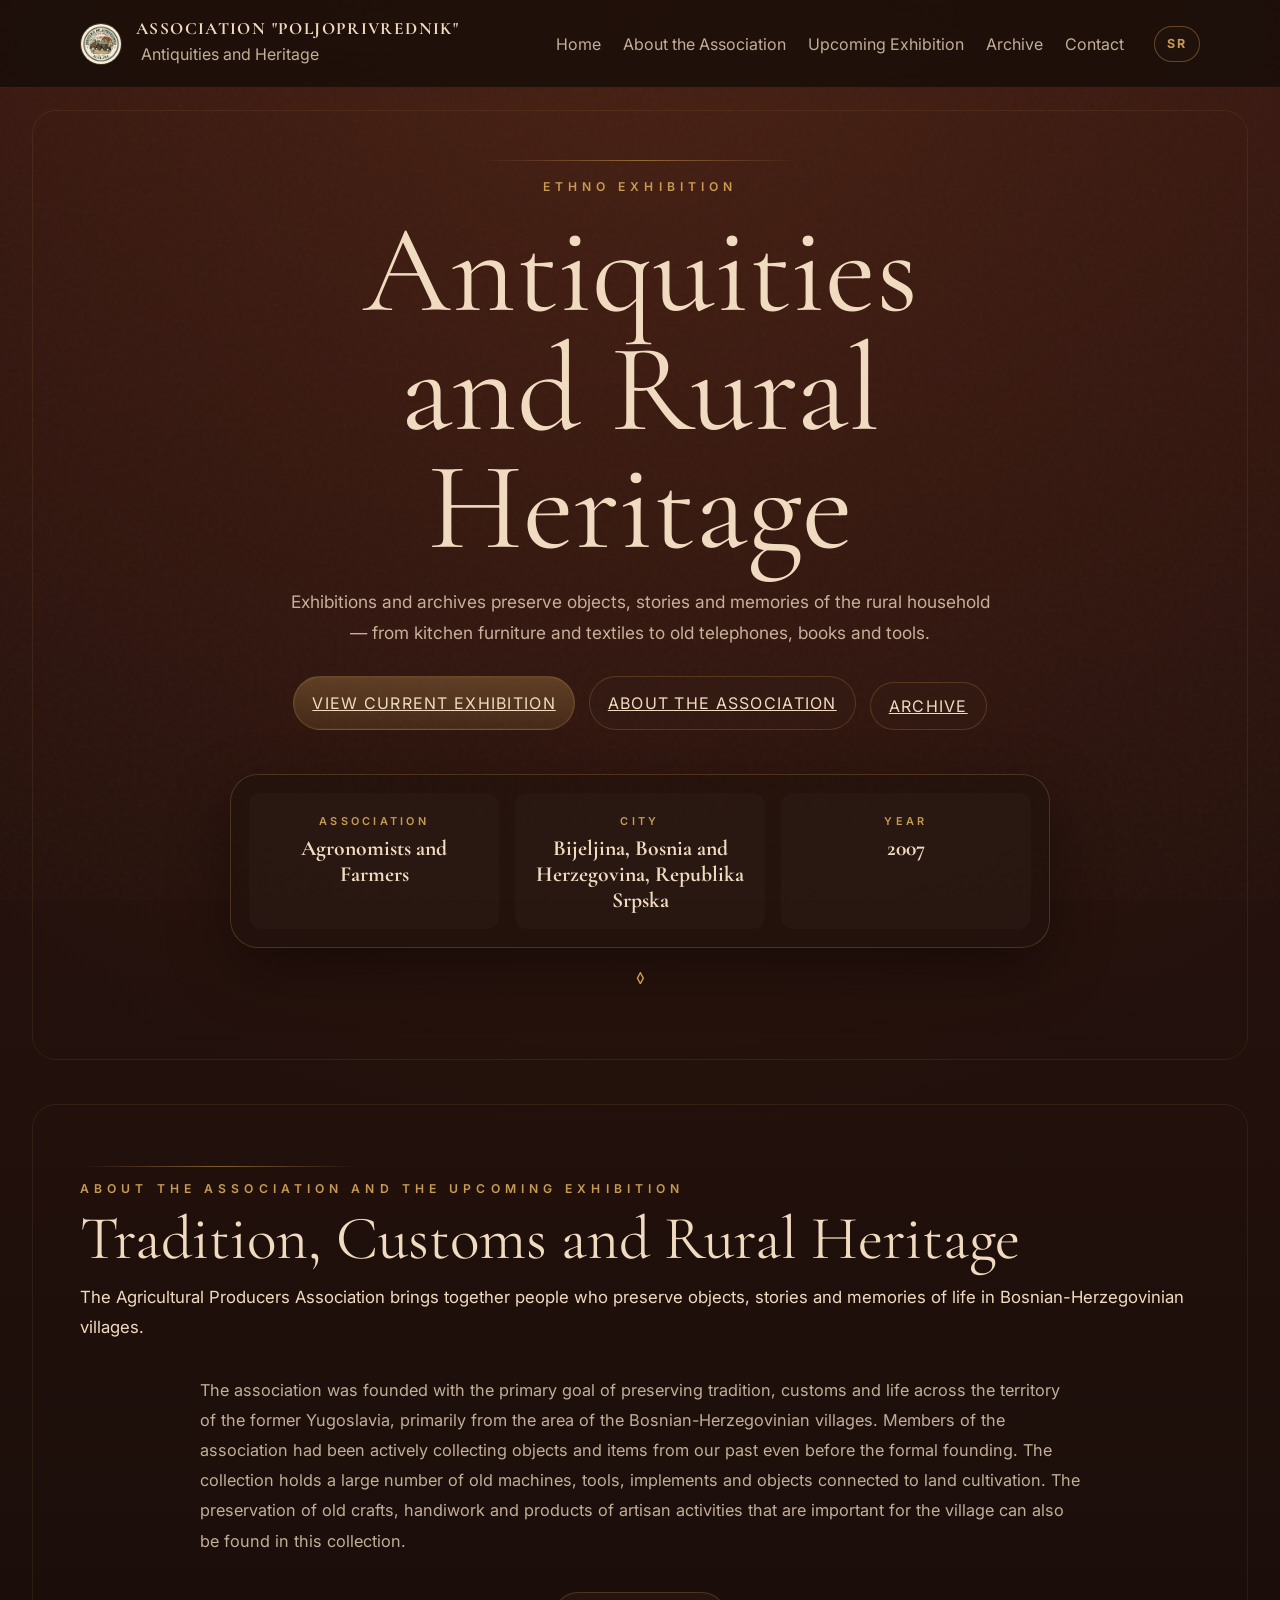
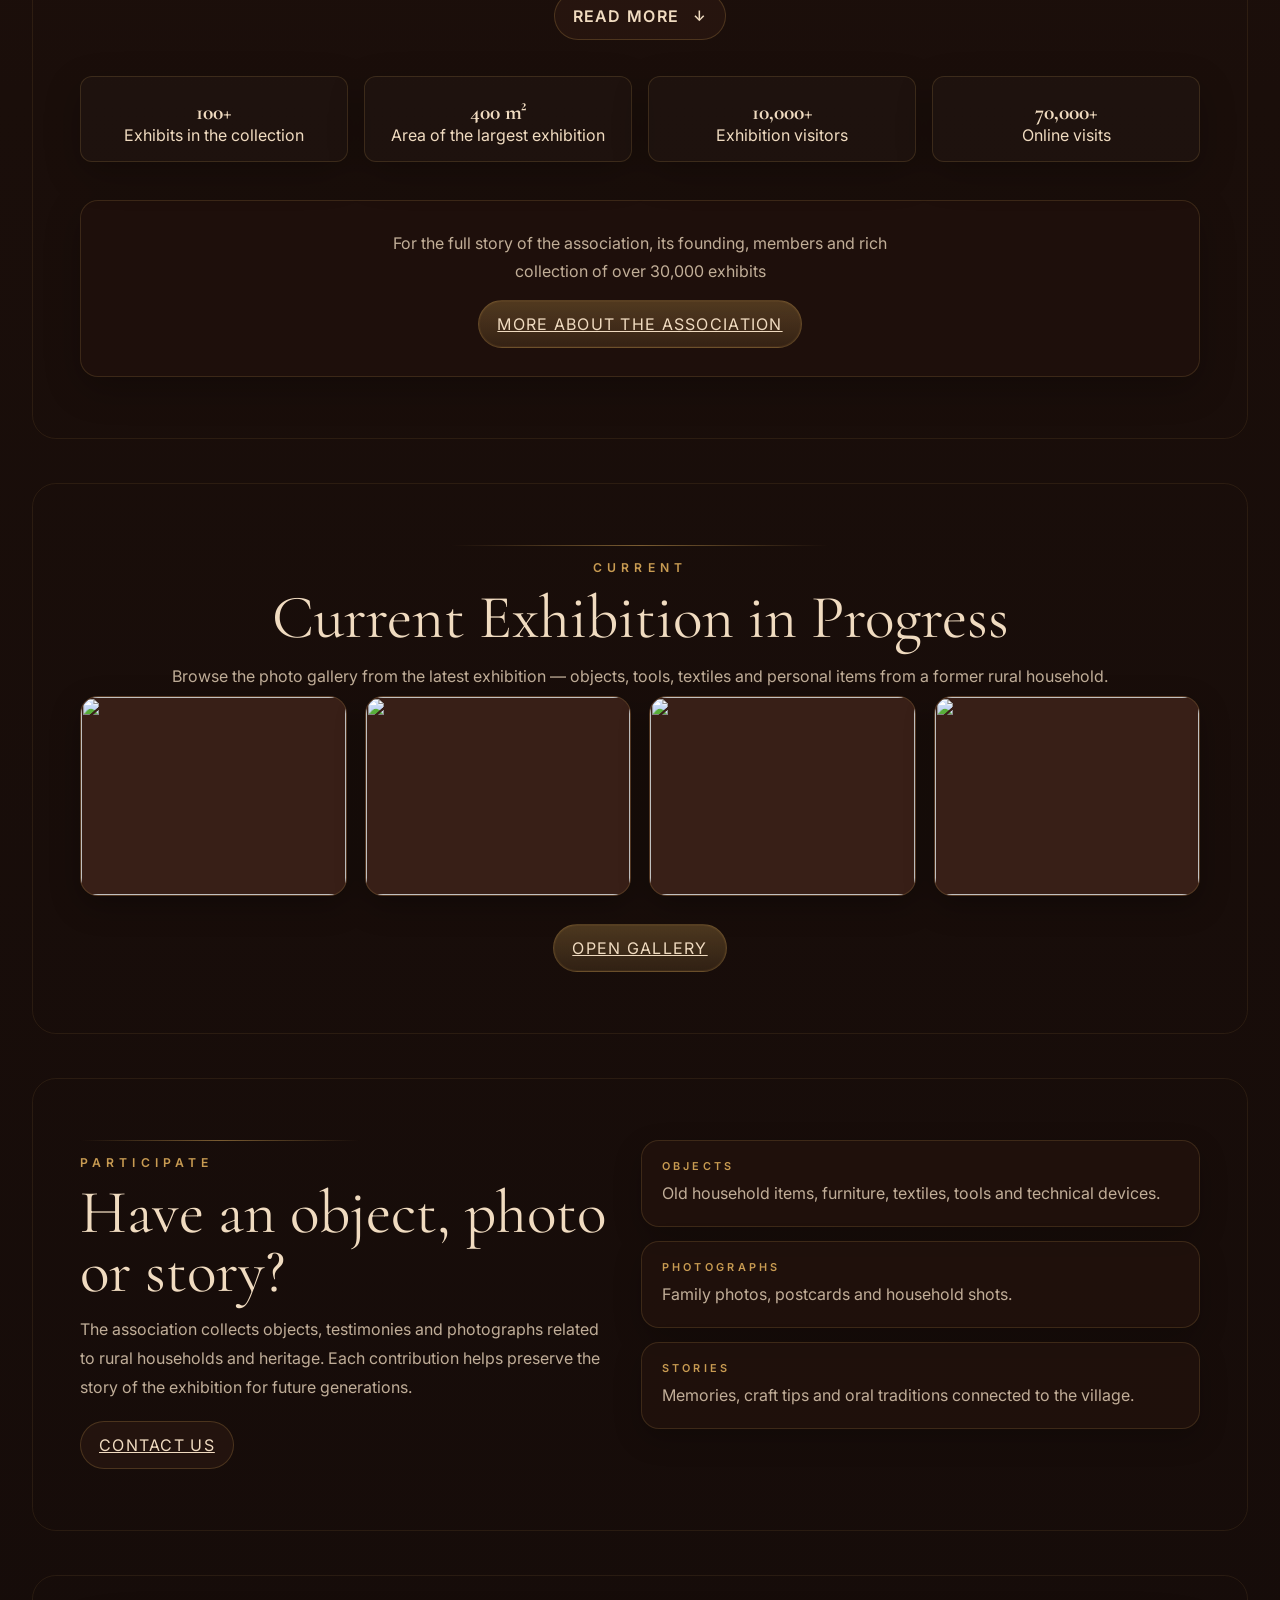
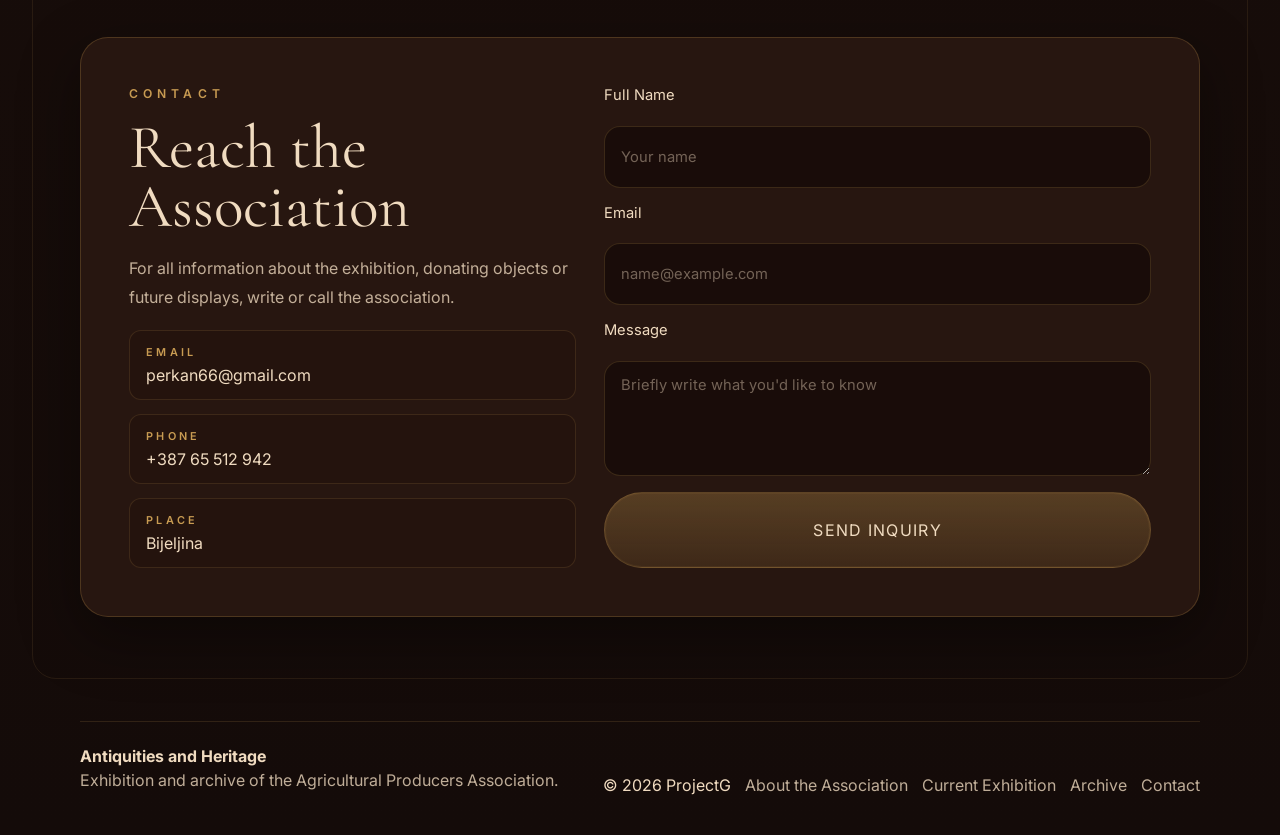
==== index.html @ a97cc7c9 "Add Formspree integration for contact form (currently placeholder), fix contact-info mailto link" ====
<!doctype html>
<html lang="en" data-i18n-title="site.title">
  <head>
    <meta charset="UTF-8" />
    <meta name="viewport" content="width=device-width, initial-scale=1.0" />
    <title>Antiquities and Heritage | Home</title>
    <meta
      name="description"
      data-i18n="site.description.home"
      content="Exhibition and archive of antiquities and rural heritage of the Agricultural Producers Association."
    />
    <meta name="theme-color" content="#1b0f0b" />
    <meta property="og:site_name" content="Antiquities and Heritage" />
    <meta property="og:locale" content="en_US" />
    <meta property="og:type" content="website" />
    <meta property="og:title" content="Antiquities and Heritage | Agricultural Producers Association" />
    <meta
      property="og:description"
      content="Exhibition and archive of antiquities and rural heritage of the Agricultural Producers Association."
    />
    <meta property="og:image" content="slike/1a49226b314358939cae71356e4f564d.JPEG" />
    <meta name="twitter:card" content="summary_large_image" />
    <script type="application/ld+json">
      {
        "@context": "https://schema.org",
        "@type": "Organization",
        "name": "Agricultural Producers Association",
        "alternateName": "Antiquities and Heritage",
        "description": "Association that preserves rural heritage, objects, crafts and memories from villages in Bosnia and Herzegovina."
      }
    </script>
    <link rel="preconnect" href="https://fonts.googleapis.com" />
    <link rel="preconnect" href="https://fonts.gstatic.com" crossorigin />
    <link
      href="https://fonts.googleapis.com/css2?family=Cormorant+Garamond:wght@500;600;700&family=Inter:wght@400;500;600;700&display=swap"
      rel="stylesheet"
    />
    <link rel="icon" href="favicon.svg" type="image/svg+xml" />
    <link rel="stylesheet" href="styles.css" />
    <script defer src="script.js"></script>
  </head>
  <body>
    <div class="page-noise"></div>

    <header class="site-header">
      <div class="container header-inner">
        <a class="brand" href="index.html">
          <span class="brand-mark"><img src="logo.jpg" data-i18n-alt="brand.img.alt" alt="Antiquities and Heritage" /></span>
          <span>
            <strong class="brand-title" data-i18n="brand.home">Association "Poljoprivrednik"</strong>
            <small class="brand-subtitle" data-i18n="brand.subtitle.home">Antiquities and Heritage</small>
          </span>
        </a>

        <button class="menu-toggle" type="button" aria-expanded="false" aria-controls="site-nav">
          <span></span>
          <span></span>
          <span></span>
        </button>

        <nav id="site-nav" class="site-nav">
          <a href="index.html" data-i18n="nav.home">Home</a>
          <a href="udruzenje.html" data-i18n="nav.about">About the Association</a>
          <a href="current.html" data-i18n="nav.upcoming">Upcoming Exhibition</a>
          <a href="archive.html" data-i18n="nav.archive">Archive</a>
          <a href="#kontakt" data-i18n="nav.contact">Contact</a>
          <button class="lang-toggle" type="button" data-lang-toggle>SR</button>
        </nav>
      </div>
    </header>

    <main>
      <section class="hero section reveal">
        <div class="container hero-grid">
          <div class="eyebrow" data-i18n="hero.eyebrow.home">Ethno Exhibition</div>
          <h1 data-i18n="hero.h1.home">Antiquities and Rural Heritage</h1>
          <p class="hero-lead" data-i18n="hero.lead.home">
            Exhibitions and archives preserve objects, stories and memories of the rural
            household — from kitchen furniture and textiles to old telephones, books
            and tools.
          </p>

          <div class="hero-actions">
            <a class="button button-primary" href="current.html" data-i18n="hero.cta.view">View Current Exhibition</a>
            <a class="button button-secondary" href="udruzenje.html" data-i18n="hero.cta.about">About the Association</a>
            <a class="button button-secondary intro-cta" href="udruzenje.html" data-i18n="hero.cta.archive">Archive</a>

          </div>

          <div class="hero-panel">
            <article>
              <span class="label" data-i18n="hero.panel.association">Association</span>
              <strong data-i18n="hero.panel.association.value">Agronomists and Farmers</strong>
            </article>
            <article>
              <span class="label" data-i18n="hero.panel.city">City</span>
              <strong data-i18n="hero.panel.city.value">Bijeljina, Bosnia and Herzegovina, Republika Srpska</strong>
            </article>
            <article>
              <span class="label" data-i18n="hero.panel.year">Year</span>
              <strong>2007</strong>
            </article>
          </div>
        </div>
      </section>



      <section id="o-udruzenju" class="section reveal">
        <div class="container">
          <div class="section-heading narrow">
            <span class="eyebrow" data-i18n="about.eyebrow">About the Association and the Upcoming Exhibition</span>
            <h2 data-i18n="about.h2">Tradition, Customs and Rural Heritage</h2>
            <p class="about-lead" data-i18n="about.lead">
              The Agricultural Producers Association brings together people who preserve
              objects, stories and memories of life in Bosnian-Herzegovinian villages.
            </p>
          </div>

          <div class="about-prose">
            <p data-i18n="about.p1">
              The association was founded with the primary goal of preserving tradition,
              customs and life across the territory of the former Yugoslavia, primarily
              from the area of the Bosnian-Herzegovinian villages. Members of the
              association had been actively collecting objects and items from our past
              even before the formal founding. The collection holds a large number of
              old machines, tools, implements and objects connected to land cultivation.
              The preservation of old crafts, handiwork and products of artisan
              activities that are important for the village can also be found in this
              collection.
            </p>

            <div class="about-more" id="about-more-text" hidden>
              <p data-i18n="about.more.p1">
                Hundreds of books, textiles and clothing, an impressive collection of old
                radio and TV sets, a rich collection of old furniture and carpets will
              be displayed at the ethno exhibition "Srce Semberije" (Heart of Semberija).
              The exhibition aims to show what was used in our region at the end of the
              19th and the beginning of the 20th century, which materials were used, how
              they were made, how long they lasted, and many other questions this
              exhibition will answer.
              </p>
              <p data-i18n="about.more.p2">
                The careful visitor of the exhibition will not miss how rational, efficient
                and simple life and work in the past were, how everyday objects were made of
                natural materials, how much harmony existed between life in the village
                and the natural surroundings — and that is just one of the goals this
                exhibition aims to show. We particularly want to point out that each visitor
                should pay attention to the design, ergonomics and colours of the objects
                as well as the textiles and clothing used in the past.
              </p>
              <p data-i18n="about.more.p3">
                The exhibition will display more than 1,000 exhibits covering a range of
                segments from the past, such as agriculture, crafts, education, music and
                medicine. We highlight the collection of old irons, cameras, radio devices,
                clocks, books, dishes, clothing, carpets, handiwork, vinyl records,
                furniture, typewriters, lamps and more.
              </p>
              <p data-i18n="about.more.p4">
                The goal of the exhibition is to educate and inform visitors about the past
                and to encourage them to think about the connection between the past and
                the present, and to awaken feeling and emotion. The association has
                repeatedly appeared publicly at fairs and ethno gatherings in Republika
                Srpska, and during 2026 they independently organised an ethno exhibition
                set up across a surface of 400 m² with an equally impressive number of
                displayed objects. The exhibition lasted two months and was visited by more
                than 10,000 visitors. More than 70,000 visitors viewed the online
                presentation.
              </p>
              <p data-i18n="about.more.p5">
                We were particularly pleased by the positive comments about the exhibition,
                and what is encouraging is the fact that the exhibition presented only a
                part of the objects in our collection. Due to conditions, the impossibility
                of properly processing the objects, and the lack of adequate exhibition
                space and furniture, a large part of the objects remained in the
                association's storage to be preserved, hopefully until the next exhibition.
                We invite you to visit our exhibition.
              </p>
            </div>

            <div class="about-readmore" style="margin-top: 18px; display: flex; justify-content: center;">
              <button
                class="button button-secondary about-readmore-btn"
                type="button"
                aria-expanded="false"
                aria-controls="about-more-text"
                style="
                  display: inline-flex;
                  align-items: center;
                  gap: 10px;
                  font-weight: 600;
                "
              >
                <span class="readmore-text-show" data-i18n="about.readmore.show">Read more</span>
                <span class="readmore-text-hide" hidden data-i18n="about.readmore.hide">Read less</span>
                <span class="readmore-icon" aria-hidden="true" style="
                  display: inline-block;
                  margin-left: 4px;
                  transition: transform 220ms ease;
                  font-size: 0.9em;
                ">↓</span>
              </button>
            </div>
          </div>

          <ul class="about-cards">
            <li class="info-card">
              <strong data-i18n="about.stat1.value">100+</strong>
              <span data-i18n="about.stat1.label">Exhibits in the collection</span>
            </li>
            <li class="info-card">
              <strong data-i18n="about.stat2.value">400 m²</strong>
              <span data-i18n="about.stat2.label">Area of the largest exhibition</span>
            </li>
            <li class="info-card">
              <strong data-i18n="about.stat3.value">10,000+</strong>
              <span data-i18n="about.stat3.label">Exhibition visitors</span>
            </li>
            <li class="info-card">
              <strong data-i18n="about.stat4.value">70,000+</strong>
              <span data-i18n="about.stat4.label">Online visits</span>
            </li>
          </ul>

          <div class="about-cta">
            <p data-i18n="about.cta.text">
              For the full story of the association, its founding, members and rich
              collection of over 30,000 exhibits
            </p>
            <a class="button button-primary" href="udruzenje.html" data-i18n="about.cta.button">More about the Association</a>
          </div>
        </div>
      </section>

      <section class="section reveal">
        <div class="container">
          <div class="section-heading">
            <span class="eyebrow" data-i18n="current.eyebrow">Current</span>
            <h2 data-i18n="current.h2">Current Exhibition in Progress</h2>
            <p data-i18n="current.lead">
              Browse the photo gallery from the latest exhibition — objects, tools,
              textiles and personal items from a former rural household.
            </p>
          </div>

          <div class="current-teaser">
            <div class="current-teaser-grid">
              <a class="current-teaser-card" href="current.html">
                <img src="trenutnaizlozba/jpg/IMG_4612.jpg" alt="" loading="lazy" decoding="async" />
              </a>
              <a class="current-teaser-card" href="current.html">
                <img src="trenutnaizlozba/jpg/IMG_4615.jpg" alt="" loading="lazy" decoding="async" />
              </a>
              <a class="current-teaser-card" href="current.html">
                <img src="trenutnaizlozba/jpg/IMG_4623.jpg" alt="" loading="lazy" decoding="async" />
              </a>
              <a class="current-teaser-card" href="current.html">
                <img src="trenutnaizlozba/jpg/IMG_4643.jpg" alt="" loading="lazy" decoding="async" />
              </a>
            </div>
            <a class="button button-primary current-teaser-cta" href="current.html" data-i18n="current.cta">
              Open Gallery
            </a>
          </div>
        </div>
      </section>



      <section class="section reveal">
        <div class="container contribute-grid">
          <div class="section-heading narrow">
            <span class="eyebrow" data-i18n="contribute.eyebrow">Participate</span>
            <h2 data-i18n="contribute.h2">Have an object, photo or story?</h2>
            <p data-i18n="contribute.lead">
              The association collects objects, testimonies and photographs related to
              rural households and heritage. Each contribution helps preserve the story
              of the exhibition for future generations.
            </p>
            <a class="button button-secondary intro-cta" href="#kontakt" data-i18n="contribute.cta">Contact Us</a>
          </div>

          <ul class="contribute-list">
            <li>
              <span class="label" data-i18n="contribute.item1.label">Objects</span>
              <p data-i18n="contribute.item1.text">Old household items, furniture, textiles, tools and technical devices.</p>
            </li>
            <li>
              <span class="label" data-i18n="contribute.item2.label">Photographs</span>
              <p data-i18n="contribute.item2.text">Family photos, postcards and household shots.</p>
            </li>
            <li>
              <span class="label" data-i18n="contribute.item3.label">Stories</span>
              <p data-i18n="contribute.item3.text">Memories, craft tips and oral traditions connected to the village.</p>
            </li>
          </ul>
        </div>
      </section>

      <section class="section reveal">
        <div class="container contact-card" id="kontakt">
          <div class="contact-info">
            <span class="eyebrow" data-i18n="contact.eyebrow">Contact</span>
            <h2 data-i18n="contact.h2">Reach the Association</h2>
            <p data-i18n="contact.lead">
              For all information about the exhibition, donating objects or future
              displays, write or call the association.
            </p>

            <ul class="contact-list">
              <li>
                <span class="label" data-i18n="contact.label.email">Email</span>
                <a href="mailto:perkan66@gmail.com?subject=Inquiry%20from%20Antiquities%20and%20Heritage%20website">perkan66@gmail.com</a>
              </li>
              <li>
                <span class="label" data-i18n="contact.label.phone">Phone</span>
                <a href="tel:+381000000000">+387 65 512 942</a>
              </li>
              <li>
                <span class="label" data-i18n="contact.label.place">Place</span>
                <span>Bijeljina</span>
              </li>
            </ul>
          </div>

          <form class="contact-form" novalidate>
            <label class="contact-field">
              <span data-i18n="contact.form.name">Full Name</span>
              <input type="text" name="name" data-i18n-placeholder="contact.form.name.placeholder" placeholder="Your name" required />
            </label>
            <label class="contact-field">
              <span data-i18n="contact.form.email">Email</span>
              <input type="email" name="email" data-i18n-placeholder="contact.form.email.placeholder" placeholder="name@example.com" required />
            </label>
            <label class="contact-field">
              <span data-i18n="contact.form.message">Message</span>
              <textarea name="message" rows="4" data-i18n-placeholder="contact.form.message.placeholder" placeholder="Briefly write what you'd like to know" required></textarea>
            </label>
            <button class="button button-primary" type="submit" data-i18n="contact.form.submit">Send Inquiry</button>

            <div class="form-confirmation" data-form-confirmation hidden role="status" aria-live="polite">
              <h3 data-i18n="contact.form.confirmation.title">Your message has been received</h3>
              <p class="form-confirmation-lead" data-i18n="contact.form.confirmation.lead">
                Thank you for reaching out. Here is what we received from you:
              </p>
              <dl class="form-confirmation-list">
                <div>
                  <dt data-i18n="contact.form.confirmation.name">Name</dt>
                  <dd data-confirmation-field="name"></dd>
                </div>
                <div>
                  <dt data-i18n="contact.form.confirmation.email">Email</dt>
                  <dd data-confirmation-field="email"></dd>
                </div>
                <div>
                  <dt data-i18n="contact.form.confirmation.message">Message</dt>
                  <dd data-confirmation-field="message"></dd>
                </div>
              </dl>
              <button class="button button-secondary" type="button" data-form-reset data-i18n="contact.form.confirmation.new">
                Send another message
              </button>
            </div>
          </form>
        </div>
      </section>
    </main>

    <footer class="site-footer">
      <div class="container footer-inner">
        <div>
          <strong>Antiquities and Heritage</strong>
          <p data-i18n="footer.copy">Exhibition and archive of the Agricultural Producers Association.</p>
        </div>
        <div class="footer-meta">
          <span>© 2026 ProjectG</span>
          <a href="udruzenje.html" data-i18n="footer.about">About the Association</a>
          <a href="current.html" data-i18n="footer.current">Current Exhibition</a>
          <a href="archive.html" data-i18n="footer.archive">Archive</a>
          <a href="#kontakt" data-i18n="footer.contact">Contact</a>
        </div>
      </div>
    </footer>
  </body>
</html>
---- styles.css ----
:root {
  color-scheme: dark;
  --bg: #1b0f0b;
  --bg-soft: #26140f;
  --panel: rgba(43, 24, 18, 0.88);
  --panel-strong: rgba(58, 33, 24, 0.96);
  --text: #f0dbc0;
  --muted: rgba(240, 219, 192, 0.78);
  --gold: #c89b52;
  --line: rgba(200, 155, 82, 0.24);
  --shadow: 0 20px 60px rgba(0, 0, 0, 0.38);
  --radius-lg: 28px;
  --radius-md: 18px;
  --radius-sm: 12px;
  --container: min(1120px, calc(100vw - 32px));
}

* {
  box-sizing: border-box;
}

html {
  scroll-behavior: smooth;
}

body {
  margin: 0;
  font-family: "Inter", system-ui, sans-serif;
  background:
    radial-gradient(circle at top, rgba(139, 65, 32, 0.28), transparent 28%),
    linear-gradient(180deg, #2f140f 0%, #1a0e0a 42%, #140b09 100%);
  color: var(--text);
}

body::before {
  content: "";
  position: fixed;
  inset: 0;
  pointer-events: none;
  background:
    linear-gradient(90deg, rgba(255, 255, 255, 0.025) 1px, transparent 1px),
    linear-gradient(rgba(255, 255, 255, 0.015) 1px, transparent 1px);
  background-size: 54px 54px;
  opacity: 0.16;
}

.page-noise {
  position: fixed;
  inset: 0;
  pointer-events: none;
  opacity: 0.08;
  background-image: url("data:image/svg+xml,%3Csvg xmlns='http://www.w3.org/2000/svg' viewBox='0 0 200 200'%3E%3Cfilter id='n'%3E%3CfeTurbulence type='fractalNoise' baseFrequency='0.9' numOctaves='2' stitchTiles='stitch'/%3E%3C/filter%3E%3Crect width='200' height='200' filter='url(%23n)' opacity='0.35'/%3E%3C/svg%3E");
}

.container {
  width: var(--container);
  margin: 0 auto;
}

.section {
  position: relative;
  padding: 84px 0;
}

.section::before {
  content: "";
  position: absolute;
  inset: 22px clamp(16px, 3vw, 32px);
  border: 1px solid rgba(200, 155, 82, 0.11);
  border-radius: 24px;
  pointer-events: none;
}

.site-header {
  position: sticky;
  top: 0;
  z-index: 20;
  backdrop-filter: blur(18px);
  background: rgba(20, 11, 8, 0.74);
  border-bottom: 1px solid rgba(200, 155, 82, 0.14);
}

.brand-title{
  font: size 10px;
}
.site-header .brand-subtitle{
  color: var(--muted);
  font-size: 1rem;
  padding: 5px;
}

.header-inner {
  display: flex;
  align-items: center;
  justify-content: space-between;
  gap: 18px;
  padding: 18px 0;
}

.brand {
  display: inline-flex;
  align-items: center;
  gap: 14px;
  color: var(--text);
  text-decoration: none;
}

.brand strong,
.brand small {
  display: block;
}

.brand strong {
  font-family: "Cormorant Garamond", Georgia, serif;
  font-size: 1.08rem;
  letter-spacing: 0.08em;
  text-transform: uppercase;
}

.brand small {
  color: var(--muted);
  font-size: 0.82rem;
}

.brand-mark {
  display: grid;
  place-items: center;
  width: 42px;
  height: 42px;
  border: 1px solid var(--line);
  border-radius: 999px;
  color: var(--gold);
  overflow: hidden;
}

.brand-mark img {
  display: block;
  width: 100%;
  height: 100%;
  object-fit: cover;
}

.site-nav {
  display: flex;
  align-items: center;
  gap: 22px;
}

.site-nav a,
.site-header .button,
.footer-inner a {
  color: var(--muted);
  text-decoration: none;
  transition: color 180ms ease, border-color 180ms ease, transform 180ms ease;
}

.site-nav a:hover,
.footer-inner a:hover {
  color: var(--text);
}

.lang-toggle {
  display: inline-flex;
  align-items: center;
  justify-content: center;
  min-width: 40px;
  height: 36px;
  padding: 0 12px;
  border: 1px solid rgba(200, 155, 82, 0.4);
  border-radius: 999px;
  background: rgba(34, 18, 13, 0.85);
  color: var(--gold);
  font-family: "Inter", system-ui, sans-serif;
  font-size: 0.78rem;
  font-weight: 700;
  letter-spacing: 0.18em;
  cursor: pointer;
  margin-left: 8px;
  transition: transform 200ms ease, border-color 200ms ease,
    background 200ms ease, color 200ms ease, box-shadow 220ms ease;
}

.lang-toggle:hover {
  transform: translateY(-2px);
  border-color: var(--gold);
  background: rgba(200, 155, 82, 0.18);
  color: var(--text);
  box-shadow: 0 8px 22px rgba(0, 0, 0, 0.3);
}

.lang-toggle:focus-visible {
  outline: 2px solid var(--gold);
  outline-offset: 3px;
}

.lang-toggle:active {
  transform: scale(0.95);
}

.menu-toggle {
  display: none;
  width: 48px;
  height: 48px;
  border: 1px solid var(--line);
  border-radius: 999px;
  background: rgba(43, 24, 18, 0.8);
}

.menu-toggle span {
  display: block;
  width: 18px;
  height: 2px;
  margin: 4px auto;
  background: var(--text);
}

.eyebrow,
.label {
  color: var(--gold);
  letter-spacing: 0.42em;
  text-transform: uppercase;
  font-size: 0.76rem;
  font-weight: 600;
}

.label {
  letter-spacing: 0.3em;
  font-size: 0.68rem;
}

h1,
h2,
h3 {
  margin: 0;
  font-family: "Cormorant Garamond", Georgia, serif;
  font-weight: 400;
  line-height: 0.95;
}

h1 {
  font-size: clamp(3.6rem, 10vw, 7.8rem);
  max-width: 10.5ch;
}

h2 {
  font-size: clamp(2.3rem, 4.8vw, 4rem);
}

h3 {
  font-size: clamp(1.6rem, 2.8vw, 2.4rem);
}

p {
  margin: 0;
  color: var(--muted);
  line-height: 1.8;
}

.hero {
  padding-top: 72px;
  padding-bottom: 92px;
}

.hero-grid {
  display: grid;
  gap: 18px;
  justify-items: center;
  text-align: center;
}

.hero-grid::before {
  content: "";
  width: min(320px, 72vw);
  height: 1px;
  background: linear-gradient(90deg, transparent, rgba(200, 155, 82, 0.6), transparent);
}

.hero-grid::after {
  content: "◊";
  display: grid;
  place-items: center;
  width: 24px;
  height: 24px;
  color: var(--gold);
}

.hero-lead {
  max-width: 720px;
  font-size: 1.08rem;
}

.hero-actions {
  display: flex;
  flex-wrap: wrap;
  justify-content: center;
  gap: 14px;
  margin-top: 10px;
}

.button {
  display: inline-flex;
  align-items: center;
  justify-content: center;
  gap: 10px;
  min-height: 48px;
  padding: 0 18px;
  border: 1px solid var(--line);
  border-radius: 999px;
  background: transparent;
  color: var(--text);
  font: inherit;
  letter-spacing: 0.08em;
  text-transform: uppercase;
  cursor: pointer;
  transition: transform 180ms ease, border-color 180ms ease, background 180ms ease;
}

.button:hover {
  transform: translateY(-1px);
  border-color: rgba(200, 155, 82, 0.5);
}

.button-primary {
  background: linear-gradient(180deg, rgba(200, 155, 82, 0.3), rgba(200, 155, 82, 0.14));
  box-shadow: inset 0 0 0 1px rgba(200, 155, 82, 0.08);
}

.button-secondary {
  background: rgba(54, 30, 22, 0.44);
}

.hero-panel {
  width: min(820px, 100%);
  display: grid;
  grid-template-columns: repeat(3, 1fr);
  gap: 16px;
  margin-top: 26px;
  padding: 18px;
  border: 1px solid var(--line);
  border-radius: var(--radius-lg);
  background: rgba(34, 18, 13, 0.74);
  box-shadow: var(--shadow);
}

.hero-panel article,
.info-card {
  padding: 16px 18px;
  border-radius: var(--radius-sm);
  background: rgba(255, 255, 255, 0.02);
}

.hero-panel strong,
.info-card strong {
  display: block;
  margin-top: 6px;
  font-family: "Cormorant Garamond", Georgia, serif;
  font-size: 1.35rem;
}

.section-heading {
  display: grid;
  gap: 14px;
  align-content: start;
  justify-items: center;
  text-align: center;
}

.section-heading::before {
  content: "";
  width: min(380px, 70vw);
  height: 1px;
  background: linear-gradient(90deg, transparent, rgba(200, 155, 82, 0.56), transparent);
}

.section-heading::after {
  
  display: grid;
  place-items: center;
  width: 24px;
  height: 24px;
  color: var(--gold);
}

.section-heading.narrow {
  justify-items: start;
  text-align: left;
}

.section-heading.narrow::before {
  width: min(280px, 58vw);
}

.section-heading.narrow::after {
  justify-self: start;
}

.intro-grid,
.about-grid,
.contact-card {
  display: grid;
  gap: 28px;
}

.intro-grid {
  grid-template-columns: minmax(0, 0.92fr) minmax(0, 1.08fr);
  align-items: start;
}

.feature-card,
.contact-card {
  border: 1px solid var(--line);
  border-radius: var(--radius-lg);
  overflow: hidden;
  background: var(--panel);
  box-shadow: var(--shadow);
}

.feature-card {
  display: grid;
  grid-template-columns: minmax(280px, 0.95fr) minmax(0, 1.05fr);
}

.feature-media {
  min-height: 100%;
}

.feature-media img {
  display: block;
  width: 100%;
  height: 100%;
  min-height: 420px;
  object-fit: cover;
}

.feature-copy {
  display: grid;
  align-content: center;
  gap: 18px;
  padding: clamp(24px, 4vw, 48px);
}

#o-udruzenju .section-heading {
  margin-bottom: 32px;
}

.about-prose {
  display: grid;
  gap: 18px;
  max-width: 880px;
  margin: 0 auto 36px;
}

.about-prose p {
  font-size: 1.02rem;
  line-height: 1.85;
}

.about-lead {
  color: var(--text);
  font-size: 1.05rem;
}

.about-cards {
  display: grid;
  grid-template-columns: repeat(4, minmax(0, 1fr));
  gap: 16px;
  list-style: none;
  margin: 0;
  padding: 0;
}

.about-cards .info-card {
  text-align: center;
}

.info-card {
  border: 1px solid rgba(200, 155, 82, 0.18);
  box-shadow: 0 12px 36px rgba(0, 0, 0, 0.24);
}

.intro-cta {
  justify-self: start;
  margin-top: 6px;
}

.category-grid {
  display: grid;
  grid-template-columns: repeat(4, minmax(0, 1fr));
  gap: 18px;
  margin-top: 18px;
}

.category-card {
  position: relative;
  display: block;
  min-height: 260px;
  border-radius: var(--radius-md);
  overflow: hidden;
  border: 1px solid rgba(200, 155, 82, 0.18);
  background-color: #25130f;
  background-image: linear-gradient(180deg, rgba(20, 11, 8, 0.35), rgba(20, 11, 8, 0.85)), var(--card-bg);
  background-size: cover;
  background-position: center;
  color: var(--text);
  text-decoration: none;
  transition: transform 200ms ease, border-color 200ms ease;
  box-shadow: 0 12px 36px rgba(0, 0, 0, 0.28);
}

.category-card:hover {
  transform: translateY(-3px);
  border-color: rgba(200, 155, 82, 0.5);
}

.category-overlay {
  position: absolute;
  inset: auto 0 0 0;
  padding: 22px 22px 24px;
  display: grid;
  gap: 6px;
}

.category-overlay h3 {
  font-size: 1.6rem;
}

.category-overlay p {
  font-size: 0.95rem;
}

.contribute-grid {
  display: grid;
  grid-template-columns: minmax(0, 1fr) minmax(0, 1.05fr);
  gap: 28px;
  align-items: start;
}

.contribute-list {
  list-style: none;
  margin: 0;
  padding: 0;
  display: grid;
  gap: 14px;
}

.contribute-list li {
  padding: 18px 20px;
  border: 1px solid rgba(200, 155, 82, 0.18);
  border-radius: var(--radius-md);
  background: rgba(34, 18, 13, 0.74);
  box-shadow: 0 10px 28px rgba(0, 0, 0, 0.22);
  display: grid;
  gap: 6px;
}

.contact-card {
  align-items: stretch;
}

.contact-info {
  display: grid;
  align-content: start;
  gap: 18px;
}

.contact-list {
  list-style: none;
  margin: 0;
  padding: 0;
  display: grid;
  gap: 14px;
}

.contact-list li {
  display: grid;
  gap: 6px;
  padding: 14px 16px;
  border: 1px solid rgba(200, 155, 82, 0.16);
  border-radius: var(--radius-sm);
  background: rgba(34, 18, 13, 0.56);
}

.contact-list a {
  color: var(--text);
  text-decoration: none;
}

.contact-list a:hover {
  color: var(--gold);
}

.form-status {
  margin-top: 4px;
  padding: 12px 14px;
  border-radius: var(--radius-sm);
  background: rgba(200, 155, 82, 0.14);
  border: 1px solid rgba(200, 155, 82, 0.32);
  color: var(--text);
  font-size: 0.95rem;
}

/* Confirmation panel (shown after submit) */
.contact-field {
  display: grid;
  gap: 8px;
  color: var(--text);
  font-size: 0.92rem;
}

.form-confirmation[hidden] {
  display: none;
}

.form-confirmation {
  margin-top: 8px;
  padding: 22px 24px;
  border-radius: var(--radius-md);
  border: 1px solid rgba(200, 155, 82, 0.36);
  background: rgba(34, 18, 13, 0.62);
  box-shadow: 0 16px 44px rgba(0, 0, 0, 0.36);
  display: grid;
  gap: 14px;
  animation: confirm-in 480ms cubic-bezier(0.22, 1, 0.36, 1);
}

.form-confirmation h3 {
  font-family: "Cormorant Garamond", Georgia, serif;
  color: var(--gold);
  font-size: 1.55rem;
  margin: 0;
  letter-spacing: 0.02em;
}

.form-confirmation-lead {
  color: var(--muted);
  font-size: 0.95rem;
  margin: 0;
}

.form-confirmation-list {
  display: grid;
  gap: 12px;
  margin: 6px 0 12px;
}

.form-confirmation-list > div {
  display: grid;
  grid-template-columns: minmax(80px, max-content) 1fr;
  gap: 14px;
  align-items: start;
  padding: 12px 14px;
  border-radius: var(--radius-sm);
  background: rgba(20, 11, 8, 0.5);
  border: 1px solid rgba(200, 155, 82, 0.18);
}

.form-confirmation-list dt {
  font-size: 0.78rem;
  letter-spacing: 0.22em;
  text-transform: uppercase;
  font-weight: 600;
  color: var(--gold);
  margin: 0;
  padding-top: 2px;
}

.form-confirmation-list dd {
  margin: 0;
  color: var(--text);
  font-size: 1rem;
  line-height: 1.55;
  word-break: break-word;
  white-space: pre-wrap;
}

@keyframes confirm-in {
  from {
    opacity: 0;
    transform: translateY(8px);
  }
  to {
    opacity: 1;
    transform: translateY(0);
  }
}

.footer-meta {
  display: flex;
  align-items: center;
  gap: 14px;
  flex-wrap: wrap;
}

.footer-meta a {
  color: var(--muted);
  text-decoration: none;
}

.footer-meta a:hover {
  color: var(--text);
}

.header-action {
  white-space: nowrap;
}

.current-hero {
  padding-top: 72px;
  padding-bottom: 40px;
}

.current-grid {
  display: grid;
  grid-template-columns: repeat(3, minmax(0, 1fr));
  gap: 28px;
}

.current-card {
  margin: 0;
  overflow: hidden;
  border: 1px solid rgba(200, 155, 82, 0.18);
  border-radius: var(--radius-lg);
  background: var(--panel-strong);
  box-shadow: 0 14px 40px rgba(0, 0, 0, 0.32);
}

.current-card img {
  display: block;
  width: 100%;
  height: 280px;
  object-fit: cover;
  background: #25130f;
}

.current-card figcaption {
  display: grid;
  gap: 8px;
  padding: 22px 24px 24px;
}

.current-card h3 {
  font-size: clamp(1.4rem, 2.1vw, 1.9rem);
}

.current-card-feature {
  grid-column: span 2;
}

.current-card-feature img {
  height: 380px;
}

.current-divider {
  padding: 40px 0 8px;
}

.current-divider .section-heading::before,
.current-divider .section-heading::after {
  display: none;
}

.current-teaser {
  display: grid;
  gap: 28px;
  justify-items: center;
  margin-top: 6px;
}

.current-teaser-grid {
  display: grid;
  grid-template-columns: repeat(4, minmax(0, 1fr));
  gap: 18px;
  width: 100%;
}

.current-teaser-card {
  display: block;
  overflow: hidden;
  border-radius: var(--radius-md);
  border: 1px solid rgba(200, 155, 82, 0.2);
  background: var(--panel-strong);
  box-shadow: 0 10px 30px rgba(0, 0, 0, 0.28);
  aspect-ratio: 4 / 3;
}

.current-teaser-card img {
  display: block;
  width: 100%;
  height: 100%;
  object-fit: cover;
  transition: transform 240ms ease;
}

.current-teaser-card:hover img {
  transform: scale(1.04);
}

.current-teaser-cta {
  justify-self: center;
}

.header-actions,
.footer-actions {
  display: flex;
  align-items: center;
  gap: 10px;
  flex-wrap: wrap;
}

.contact-card {
  grid-template-columns: minmax(0, 0.9fr) minmax(0, 1.1fr);
  padding: clamp(24px, 5vw, 48px);
}

.contact-form {
  display: grid;
  gap: 16px;
}

.contact-form label {
  display: grid;
  gap: 8px;
  color: var(--text);
  font-size: 0.92rem;
}

.contact-form input,
.contact-form textarea {
  width: 100%;
  border: 1px solid rgba(200, 155, 82, 0.2);
  border-radius: 16px;
  padding: 14px 16px;
  background: rgba(21, 11, 8, 0.72);
  color: var(--text);
  font: inherit;
}

.contact-form input::placeholder,
.contact-form textarea::placeholder {
  color: rgba(240, 219, 192, 0.42);
}

.archive-block {
  display: grid;
  gap: 24px;
}

.archive-grid,
.archive-grid-large,
.archive-final-grid {
  display: grid;
  gap: 18px;
}

.archive-grid {
  grid-template-columns: repeat(3, minmax(0, 1fr));
}

.archive-grid-large {
  grid-template-columns: minmax(0, 1.25fr) repeat(2, minmax(0, 1fr));
}

.archive-final-grid {
  grid-template-columns: repeat(4, minmax(0, 1fr));
}

.archive-card {
  margin: 0;
  overflow: hidden;
  border: 1px solid rgba(200, 155, 82, 0.18);
  border-radius: var(--radius-md);
  background: var(--panel-strong);
  box-shadow: 0 12px 36px rgba(0, 0, 0, 0.26);
}

.archive-card-large {
  grid-column: span 2;
}

.archive-card img {
  display: block;
  width: 100%;
  height: 300px;
  object-fit: cover;
  background: #25130f;
}

.archive-card-large img {
  height: 420px;
}

.archive-card figcaption {
  display: grid;
  gap: 10px;
  padding: 18px 20px 20px;
}

.archive-card h3 {
  font-size: clamp(1.5rem, 2.3vw, 2.1rem);
}

.archive-hero {
  padding-top: 72px;
  padding-bottom: 54px;
}

.archive-page .hero-lead {
  max-width: 780px;
}

.reveal {
  opacity: 0;
  transform: translateY(24px);
  transition: opacity 700ms ease, transform 700ms ease;
}

.reveal.is-visible {
  opacity: 1;
  transform: translateY(0);
}

.site-footer {
  padding: 20px 0 40px;
}

.footer-inner {
  display: flex;
  justify-content: space-between;
  align-items: end;
  gap: 20px;
  padding-top: 24px;
  border-top: 1px solid rgba(200, 155, 82, 0.16);
}

.archive-page .site-header .button {
  white-space: nowrap;
}

@media (max-width: 980px) {
  .intro-grid,
  .feature-card,
  .contact-card,
  .contribute-grid,
  .archive-grid-large,
  .archive-final-grid {
    grid-template-columns: 1fr;
  }

  .archive-grid {
    grid-template-columns: 1fr;
  }

  .current-grid {
    grid-template-columns: repeat(2, minmax(0, 1fr));
    gap: 22px;
  }

  .current-card-feature {
    grid-column: span 2;
  }

  .about-cards {
    grid-template-columns: repeat(2, minmax(0, 1fr));
  }

  .category-grid {
    grid-template-columns: repeat(2, minmax(0, 1fr));
  }

  .current-teaser-grid {
    grid-template-columns: repeat(2, minmax(0, 1fr));
  }

  .archive-card-large {
    grid-column: auto;
  }

  .hero-panel {
    grid-template-columns: 1fr;
  }

  .feature-media img,
  .archive-card img {
    min-height: 360px;
  }
}

@media (max-width: 760px) {
  .menu-toggle {
    display: inline-grid;
    place-items: center;
  }

  .site-nav {
    position: absolute;
    inset: calc(100% + 1px) 0 auto;
    display: grid;
    gap: 0;
    padding: 14px;
    background: rgba(22, 12, 9, 0.98);
    border-bottom: 1px solid rgba(200, 155, 82, 0.16);
    transform-origin: top;
    transform: scaleY(0);
    opacity: 0;
    pointer-events: none;
    transition: transform 180ms ease, opacity 180ms ease;
  }

  .site-nav.is-open {
    transform: scaleY(1);
    opacity: 1;
    pointer-events: auto;
  }

  .site-nav a {
    padding: 14px 10px;
    border-radius: 12px;
  }

  .header-inner {
    position: relative;
  }

  .section {
    padding: 64px 0;
  }

  .section::before {
    inset: 16px;
    border-radius: 18px;
  }

  .hero {
    padding-top: 46px;
  }

  .site-header .button {
    padding-inline: 14px;
  }

  .footer-inner {
    flex-direction: column;
    align-items: start;
  }

  .about-cards {
    grid-template-columns: 1fr;
  }

  .current-grid {
    grid-template-columns: 1fr;
  }

  .current-card-feature {
    grid-column: auto;
  }

  .current-teaser-grid {
    grid-template-columns: 1fr;
  }
}

/* Accessibility: visible keyboard focus */
:focus-visible {
  outline: 2px solid var(--gold);
  outline-offset: 3px;
}

/* Accessibility: respect reduced-motion preference */
@media (prefers-reduced-motion: reduce) {
  html {
    scroll-behavior: auto;
  }

  .reveal {
    opacity: 1;
    transform: none;
    transition: none;
  }

  .button,
  .category-card,
  .current-teaser-card img {
    transition: none;
  }

  * {
    animation-duration: 0.001ms !important;
    animation-iteration-count: 1 !important;
  }
}

/* Lightbox for gallery pages */
.lightbox {
  position: fixed;
  inset: 0;
  z-index: 100;
  display: grid;
  place-items: center;
  padding: 24px;
  background: rgba(10, 5, 3, 0.94);
  opacity: 0;
  pointer-events: none;
  transition: opacity 200ms ease;
}

.lightbox.is-open {
  opacity: 1;
  pointer-events: auto;
}

.lightbox-figure {
  margin: 0;
  display: grid;
  gap: 14px;
  max-width: min(1000px, 92vw);
  text-align: center;
}

.lightbox-figure img {
  max-width: 100%;
  max-height: 82vh;
  width: auto;
  margin: 0 auto;
  border-radius: 12px;
  box-shadow: 0 30px 80px rgba(0, 0, 0, 0.6);
}

.lightbox-figure figcaption {
  color: var(--text);
  font-family: "Cormorant Garamond", Georgia, serif;
  font-size: 1.3rem;
}

.lightbox-close,
.lightbox-nav {
  position: absolute;
  border: 1px solid var(--line);
  background: rgba(43, 24, 18, 0.9);
  color: var(--text);
  cursor: pointer;
  border-radius: 999px;
  transition: border-color 180ms ease, background 180ms ease;
}

.lightbox-close:hover,
.lightbox-nav:hover {
  border-color: var(--gold);
}

.lightbox-close {
  top: 20px;
  right: 20px;
  width: 48px;
  height: 48px;
  font-size: 1.7rem;
  line-height: 1;
}

.lightbox-nav {
  top: 50%;
  transform: translateY(-50%);
  width: 52px;
  height: 52px;
  font-size: 2.1rem;
  line-height: 1;
}

.lightbox-prev {
  left: 18px;
}

.lightbox-next {
  right: 18px;
}

.no-scroll {
  overflow: hidden;
}

/* "O udruženju" dedicated page */
.udruzenje-hero {
  padding-top: 72px;
  padding-bottom: 64px;
}

.about-cta {
  display: grid;
  justify-items: center;
  text-align: center;
  gap: 14px;
  margin-top: 38px;
  padding: 28px 24px;
  border: 1px solid rgba(200, 155, 82, 0.18);
  border-radius: var(--radius-md);
  background: rgba(34, 18, 13, 0.6);
  box-shadow: 0 12px 36px rgba(0, 0, 0, 0.24);
}

.about-cta p {
  max-width: 540px;
  color: var(--muted);
}

.contact-person {
  display: inline-block;
  margin-top: 2px;
  padding: 6px 12px;
  border-radius: 999px;
  background: linear-gradient(180deg, rgba(200, 155, 82, 0.32), rgba(200, 155, 82, 0.16));
  color: var(--text);
  font-family: "Cormorant Garamond", Georgia, serif;
  font-size: 1.18rem;
  letter-spacing: 0.04em;
  box-shadow: inset 0 0 0 1px rgba(200, 155, 82, 0.18);
}

.outro-cta {
  display: grid;
  gap: 22px;
  justify-items: start;
}

.outro-cta-actions {
  display: flex;
  flex-wrap: wrap;
  gap: 12px;
}

/* Carousel gallery for current exhibition */
.carousel {
  display: grid;
  grid-template-columns: auto minmax(0, 1fr) auto;
  align-items: center;
  gap: 18px;
  margin-top: 14px;
}

.carousel-arrow {
  display: inline-grid;
  place-items: center;
  width: 60px;
  height: 60px;
  border: 1px solid var(--line);
  border-radius: 999px;
  background: rgba(43, 24, 18, 0.84);
  color: var(--gold);
  font-size: 2.4rem;
  line-height: 1;
  cursor: pointer;
  transition: transform 220ms ease, border-color 220ms ease,
    background 220ms ease, color 220ms ease, box-shadow 220ms ease;
  flex-shrink: 0;
  box-shadow: 0 10px 28px rgba(0, 0, 0, 0.28);
  font-family: "Cormorant Garamond", Georgia, serif;
}

.carousel-arrow:hover {
  border-color: rgba(200, 155, 82, 0.7);
  background: rgba(200, 155, 82, 0.2);
  color: var(--text);
  transform: translateY(-2px) scale(1.06);
  box-shadow: 0 16px 36px rgba(0, 0, 0, 0.38);
}

.carousel-arrow:active {
  transform: scale(0.94);
}

.carousel-arrow:focus-visible {
  outline: 2px solid var(--gold);
  outline-offset: 3px;
}

.carousel-stage {
  display: grid;
  grid-template-columns: 0.78fr 1.55fr 0.78fr;
  gap: 18px;
  align-items: stretch;
  min-width: 0;
}

.carousel-card {
  position: relative;
  display: block;
  margin: 0;
  border-radius: var(--radius-lg);
  overflow: hidden;
  background: var(--panel-strong);
  border: 1px solid rgba(200, 155, 82, 0.2);
  cursor: pointer;
  transition: transform 460ms cubic-bezier(0.22, 1, 0.36, 1),
    filter 380ms ease, opacity 380ms ease, box-shadow 380ms ease,
    border-color 220ms ease;
}

.carousel-card img {
  display: block;
  width: 100%;
  height: 460px;
  object-fit: cover;
  background: #25130f;
  transition: transform 520ms ease;
}

.carousel-card-side {
  transform: scale(0.9);
  filter: brightness(0.66) saturate(0.92);
  opacity: 0.72;
  box-shadow: 0 12px 32px rgba(0, 0, 0, 0.26);
}

.carousel-card-side::after {
  content: "";
  position: absolute;
  inset: 0;
  background: linear-gradient(
    135deg,
    rgba(20, 11, 8, 0) 0%,
    rgba(20, 11, 8, 0.34) 100%
  );
  pointer-events: none;
  transition: opacity 220ms ease;
}

.carousel-card-active {
  transform: scale(1);
  filter: brightness(1);
  opacity: 1;
  z-index: 2;
  box-shadow: 0 30px 80px rgba(0, 0, 0, 0.46);
  border-color: rgba(200, 155, 82, 0.42);
}

.carousel-card figcaption {
  display: grid;
  gap: 6px;
  padding: 18px 22px 20px;
  background: linear-gradient(
    180deg,
    rgba(20, 11, 8, 0) 0%,
    rgba(20, 11, 8, 0.9) 100%
  );
  position: absolute;
  inset: auto 0 0 0;
  transition: padding-bottom 220ms ease;
}

.carousel-card-active figcaption {
  padding: 22px 26px 26px;
}

.carousel-card-side figcaption {
  opacity: 0.9;
}

.carousel-card-side figcaption h3 {
  font-size: 1.05rem;
}

.carousel-card-active figcaption h3 {
  font-size: clamp(1.5rem, 2.4vw, 2.05rem);
}

.carousel-card figcaption h3 {
  color: var(--text);
}

/* Hover animations */
.carousel-card:hover {
  box-shadow: 0 26px 70px rgba(0, 0, 0, 0.42);
}

.carousel-card-active:hover {
  transform: translateY(-4px) scale(1.012);
  box-shadow: 0 34px 90px rgba(200, 155, 82, 0.18),
    0 18px 60px rgba(0, 0, 0, 0.5);
}

.carousel-card-active:hover img {
  transform: scale(1.05);
}

.carousel-card-side:hover {
  transform: scale(0.95) translateY(-3px);
  filter: brightness(0.92);
  opacity: 1;
  border-color: rgba(200, 155, 82, 0.5);
}

.carousel-card-side:hover::after {
  opacity: 0.5;
}

.carousel-card-side:hover img {
  transform: scale(1.04);
}

.carousel-card:focus-visible {
  outline: 2px solid var(--gold);
  outline-offset: 4px;
}

.carousel-caption {
  display: grid;
  gap: 8px;
  text-align: center;
  margin: 28px auto 0;
  padding: 20px 24px;
  border: 1px solid rgba(200, 155, 82, 0.18);
  border-radius: var(--radius-md);
  background: rgba(34, 18, 13, 0.6);
  box-shadow: 0 12px 36px rgba(0, 0, 0, 0.24);
  max-width: 920px;
  transition: border-color 240ms ease, transform 240ms ease;
}

.carousel-caption-meta {
  display: inline-flex;
  flex-wrap: wrap;
  align-items: center;
  justify-content: center;
  gap: 14px;
  margin-bottom: 2px;
}

.carousel-theme-chip {
  display: inline-flex;
  align-items: center;
  gap: 6px;
  padding: 5px 12px;
  border: 1px solid rgba(200, 155, 82, 0.36);
  border-radius: 999px;
  background: linear-gradient(180deg, rgba(200, 155, 82, 0.22), rgba(200, 155, 82, 0.08));
  color: var(--gold);
  font-size: 0.74rem;
  letter-spacing: 0.3em;
  text-transform: uppercase;
  font-weight: 600;
  box-shadow: inset 0 0 0 1px rgba(200, 155, 82, 0.14);
  transition: transform 220ms ease, box-shadow 220ms ease;
}

.carousel-theme-chip[hidden] {
  display: none;
}

.carousel-caption:hover .carousel-theme-chip {
  transform: translateY(-1px);
  box-shadow: 0 4px 18px rgba(200, 155, 82, 0.2),
    inset 0 0 0 1px rgba(200, 155, 82, 0.22);
}

.carousel-caption:hover {
  border-color: rgba(200, 155, 82, 0.4);
  transform: translateY(-1px);
}

.carousel-caption h3 {
  font-size: clamp(1.45rem, 2.5vw, 2.2rem);
  margin: 0;
}

.carousel-caption p {
  color: var(--muted);
  font-size: 1rem;
  max-width: 720px;
  margin: 0 auto;
  line-height: 1.7;
}

.carousel-dots {
  list-style: none;
  margin: 22px auto 0;
  padding: 0;
  display: flex;
  flex-wrap: wrap;
  justify-content: center;
  gap: 8px;
  max-width: 760px;
}

.carousel-dot {
  width: 32px;
  height: 5px;
  border-radius: 999px;
  background: rgba(240, 219, 192, 0.18);
  border: none;
  cursor: pointer;
  padding: 0;
  transition: background 200ms ease, transform 200ms ease,
    box-shadow 220ms ease;
}

.carousel-dot[aria-current="true"] {
  background: linear-gradient(
    90deg,
    rgba(200, 155, 82, 0.92),
    rgba(200, 155, 82, 0.55)
  );
  transform: scaleY(1.6);
  box-shadow: 0 0 14px rgba(200, 155, 82, 0.5);
}

.carousel-dot:hover {
  background: rgba(200, 155, 82, 0.5);
  transform: scaleY(1.3);
}

.carousel-dot:focus-visible {
  outline: 2px solid var(--gold);
  outline-offset: 3px;
}

.carousel-hint {
  display: flex;
  flex-wrap: wrap;
  justify-content: center;
  gap: 6px;
  align-items: center;
  margin: 22px auto 0;
  color: var(--muted);
  font-size: 0.92rem;
  text-align: center;
}

.carousel-hint kbd {
  display: inline-grid;
  place-items: center;
  min-width: 24px;
  padding: 2px 6px;
  border: 1px solid rgba(200, 155, 82, 0.4);
  border-radius: 6px;
  background: rgba(43, 24, 18, 0.84);
  color: var(--text);
  font-family: "Inter", system-ui, sans-serif;
  font-size: 0.82rem;
}

/* Archive theme tabs (archive.html) */
.archive-themes {
  display: flex;
  flex-wrap: wrap;
  justify-content: center;
  gap: 10px;
  margin: 20px auto 28px;
}

.archive-theme-tab {
  display: inline-flex;
  align-items: center;
  gap: 10px;
  padding: 10px 18px;
  border: 1px solid var(--line);
  border-radius: 999px;
  background: rgba(43, 24, 18, 0.78);
  color: var(--text);
  font: inherit;
  font-size: 0.86rem;
  letter-spacing: 0.16em;
  text-transform: uppercase;
  text-decoration: none;
  cursor: pointer;
  box-shadow: 0 8px 22px rgba(0, 0, 0, 0.22);
  transition: transform 220ms cubic-bezier(0.22, 1, 0.36, 1),
    border-color 220ms ease, background 220ms ease,
    box-shadow 220ms ease, color 220ms ease;
}

.archive-theme-tab .archive-theme-index {
  display: inline-grid;
  place-items: center;
  width: 24px;
  height: 24px;
  border-radius: 999px;
  background: rgba(200, 155, 82, 0.22);
  color: var(--gold);
  font-family: "Cormorant Garamond", Georgia, serif;
  font-size: 0.78rem;
  letter-spacing: 0.04em;
  transition: background 220ms ease, color 220ms ease;
}

.archive-theme-tab:hover {
  transform: translateY(-3px);
  border-color: rgba(200, 155, 82, 0.6);
  background: rgba(200, 155, 82, 0.18);
  box-shadow: 0 14px 32px rgba(0, 0, 0, 0.32);
  color: var(--text);
}

.archive-theme-tab:hover .archive-theme-index {
  background: rgba(200, 155, 82, 0.5);
  color: var(--text);
}

.archive-theme-tab:focus-visible {
  outline: 2px solid var(--gold);
  outline-offset: 3px;
}

.archive-theme-tab[aria-current="true"] {
  background: linear-gradient(180deg, rgba(200, 155, 82, 0.32), rgba(200, 155, 82, 0.16));
  border-color: rgba(200, 155, 82, 0.7);
  color: var(--text);
  box-shadow: 0 10px 28px rgba(200, 155, 82, 0.18),
    0 6px 18px rgba(0, 0, 0, 0.32);
}

.archive-theme-tab[aria-current="true"] .archive-theme-index {
  background: rgba(200, 155, 82, 0.78);
  color: #1a0e0a;
}

.archive-theme-anchor {
  display: block;
  height: 0;
  scroll-margin-top: 90px;
}

/* Archive media list (TV, video, articles) */
.archive-media-list {
  list-style: none;
  margin: 0;
  padding: 0;
  display: grid;
  gap: 14px;
}

.archive-media-list li {
  display: grid;
  grid-template-columns: minmax(0, 1fr);
  gap: 6px;
  padding: 18px 22px;
  border: 1px solid rgba(200, 155, 82, 0.18);
  border-radius: var(--radius-md);
  background: rgba(34, 18, 13, 0.74);
  box-shadow: 0 10px 28px rgba(0, 0, 0, 0.22);
  transition: transform 220ms ease, border-color 220ms ease,
    background 220ms ease, box-shadow 220ms ease;
}

.archive-media-list li:hover {
  transform: translateY(-3px);
  border-color: rgba(200, 155, 82, 0.5);
  background: rgba(200, 155, 82, 0.08);
  box-shadow: 0 16px 36px rgba(0, 0, 0, 0.3);
}

.archive-media-list li .label {
  align-self: start;
}

.archive-media-list a {
  color: var(--text);
  text-decoration: none;
  font-family: "Cormorant Garamond", Georgia, serif;
  font-size: 1.2rem;
  line-height: 1.5;
  transition: color 180ms ease;
}

.archive-media-list a:hover {
  color: var(--gold);
}

/* Previous events */
.archive-event {
  display: grid;
  gap: 10px;
  margin: 12px auto;
  padding: 22px 26px;
  border: 1px solid rgba(200, 155, 82, 0.18);
  border-radius: var(--radius-md);
  background: rgba(34, 18, 13, 0.6);
  box-shadow: 0 12px 36px rgba(0, 0, 0, 0.22);
}

.archive-event h3 {
  font-size: clamp(1.4rem, 2.2vw, 1.95rem);
  color: var(--text);
  margin: 0;
}

.archive-event p {
  color: var(--muted);
  margin: 0;
}

.archive-event-links {
  list-style: none;
  margin: 8px 0 0;
  padding: 0;
  display: grid;
  gap: 6px;
}

.archive-event-links a {
  color: var(--text);
  text-decoration: none;
  display: inline-flex;
  align-items: center;
  gap: 8px;
  padding: 6px 0;
  transition: color 180ms ease, transform 180ms ease;
}

.archive-event-links a::before {
  content: "→";
  color: var(--gold);
  font-size: 0.9em;
}

.archive-event-links a:hover {
  color: var(--gold);
  transform: translateX(3px);
}

/* Tablet */
@media (max-width: 980px) {
  .carousel-stage {
    grid-template-columns: 0.7fr 1.4fr 0.7fr;
    gap: 12px;
  }

  .carousel-card img {
    height: 380px;
  }

  .carousel-arrow {
    width: 50px;
    height: 50px;
    font-size: 2rem;
  }
}

/* Mobile — show only the active center image */
@media (max-width: 760px) {
  .carousel {
    grid-template-columns: auto minmax(0, 1fr) auto;
    gap: 10px;
  }

  .carousel-arrow {
    width: 44px;
    height: 44px;
    font-size: 1.7rem;
  }

  .carousel-card-side {
    display: none;
  }

  .carousel-stage {
    grid-template-columns: 1fr;
    gap: 0;
  }

  .carousel-card img {
    height: 320px;
  }
}

@media (max-width: 480px) {
  .carousel-arrow {
    width: 40px;
    height: 40px;
    font-size: 1.5rem;
  }

  .carousel-card img {
    height: 260px;
  }
}

@media (max-width: 760px) {
  .lightbox-nav {
    width: 42px;
    height: 42px;
    font-size: 1.7rem;
  }

  .lightbox-prev {
    left: 8px;
  }

  .lightbox-next {
    right: 8px;
  }
}
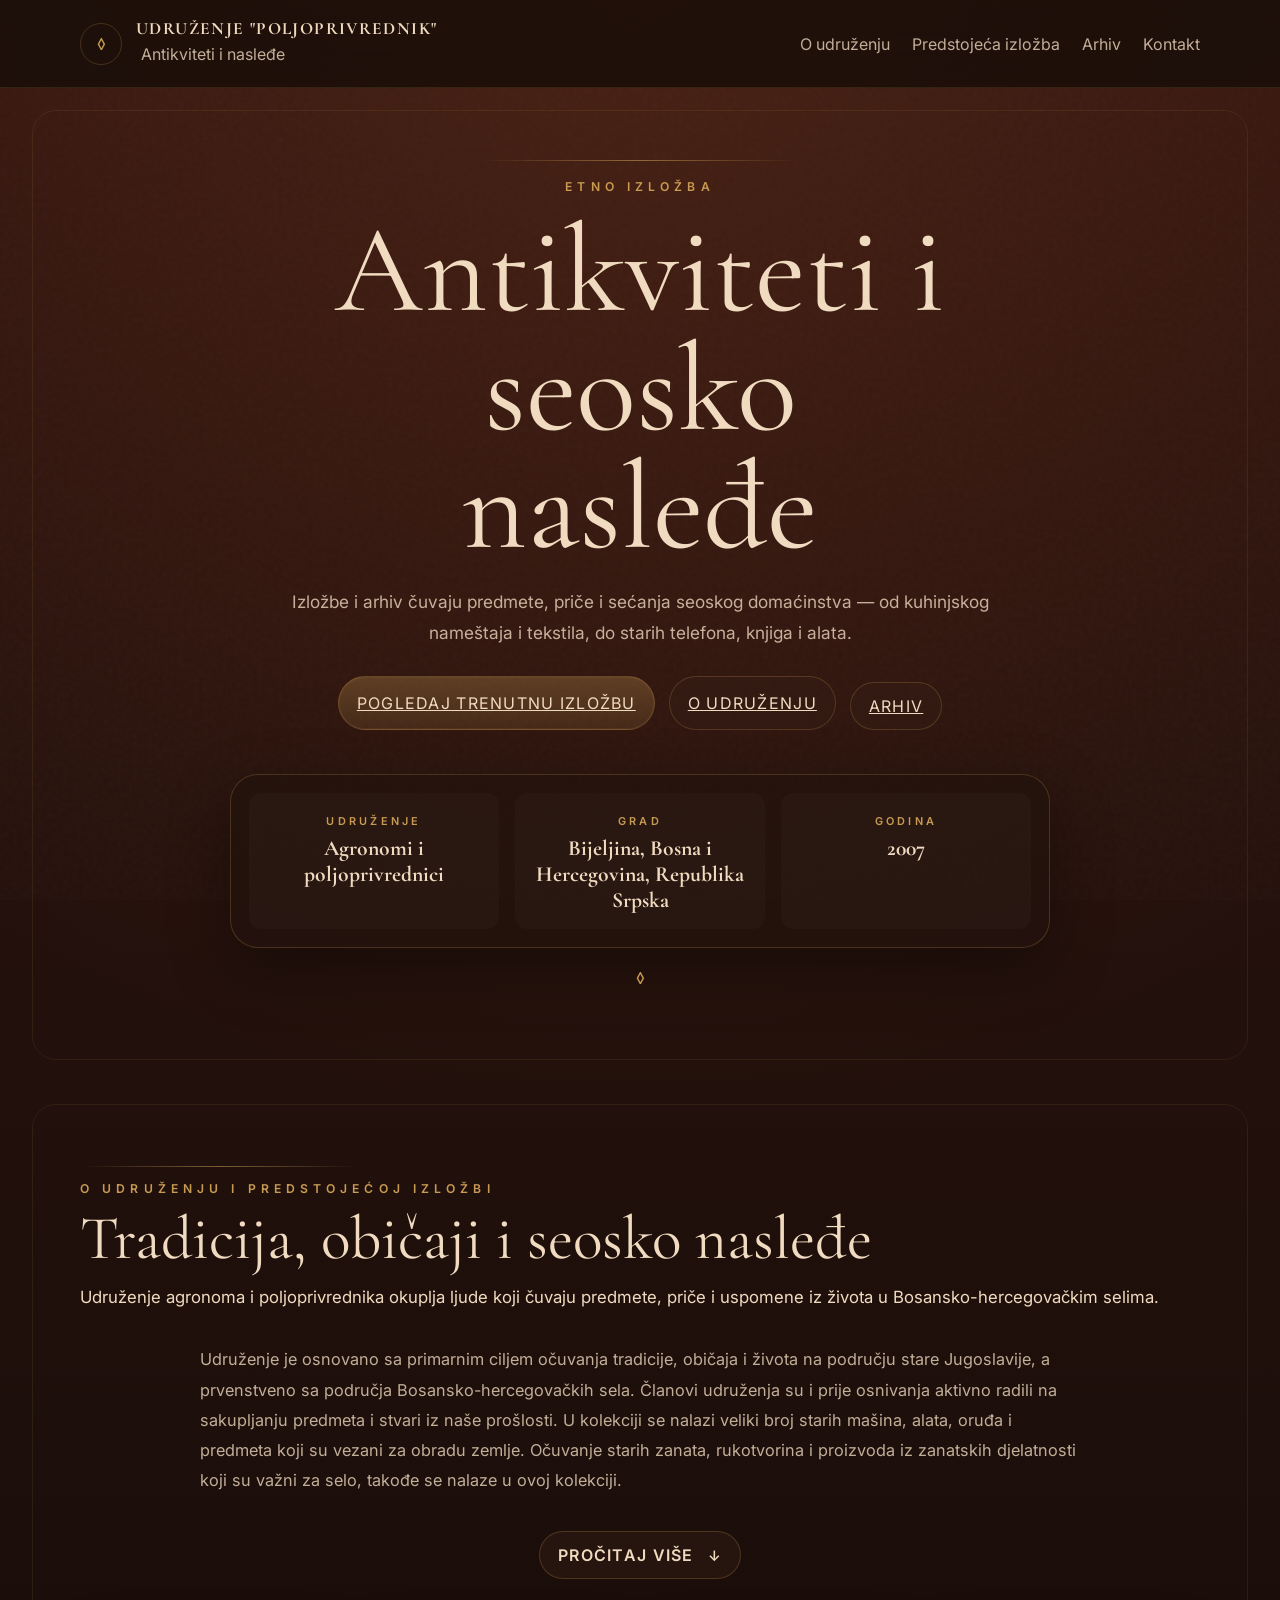
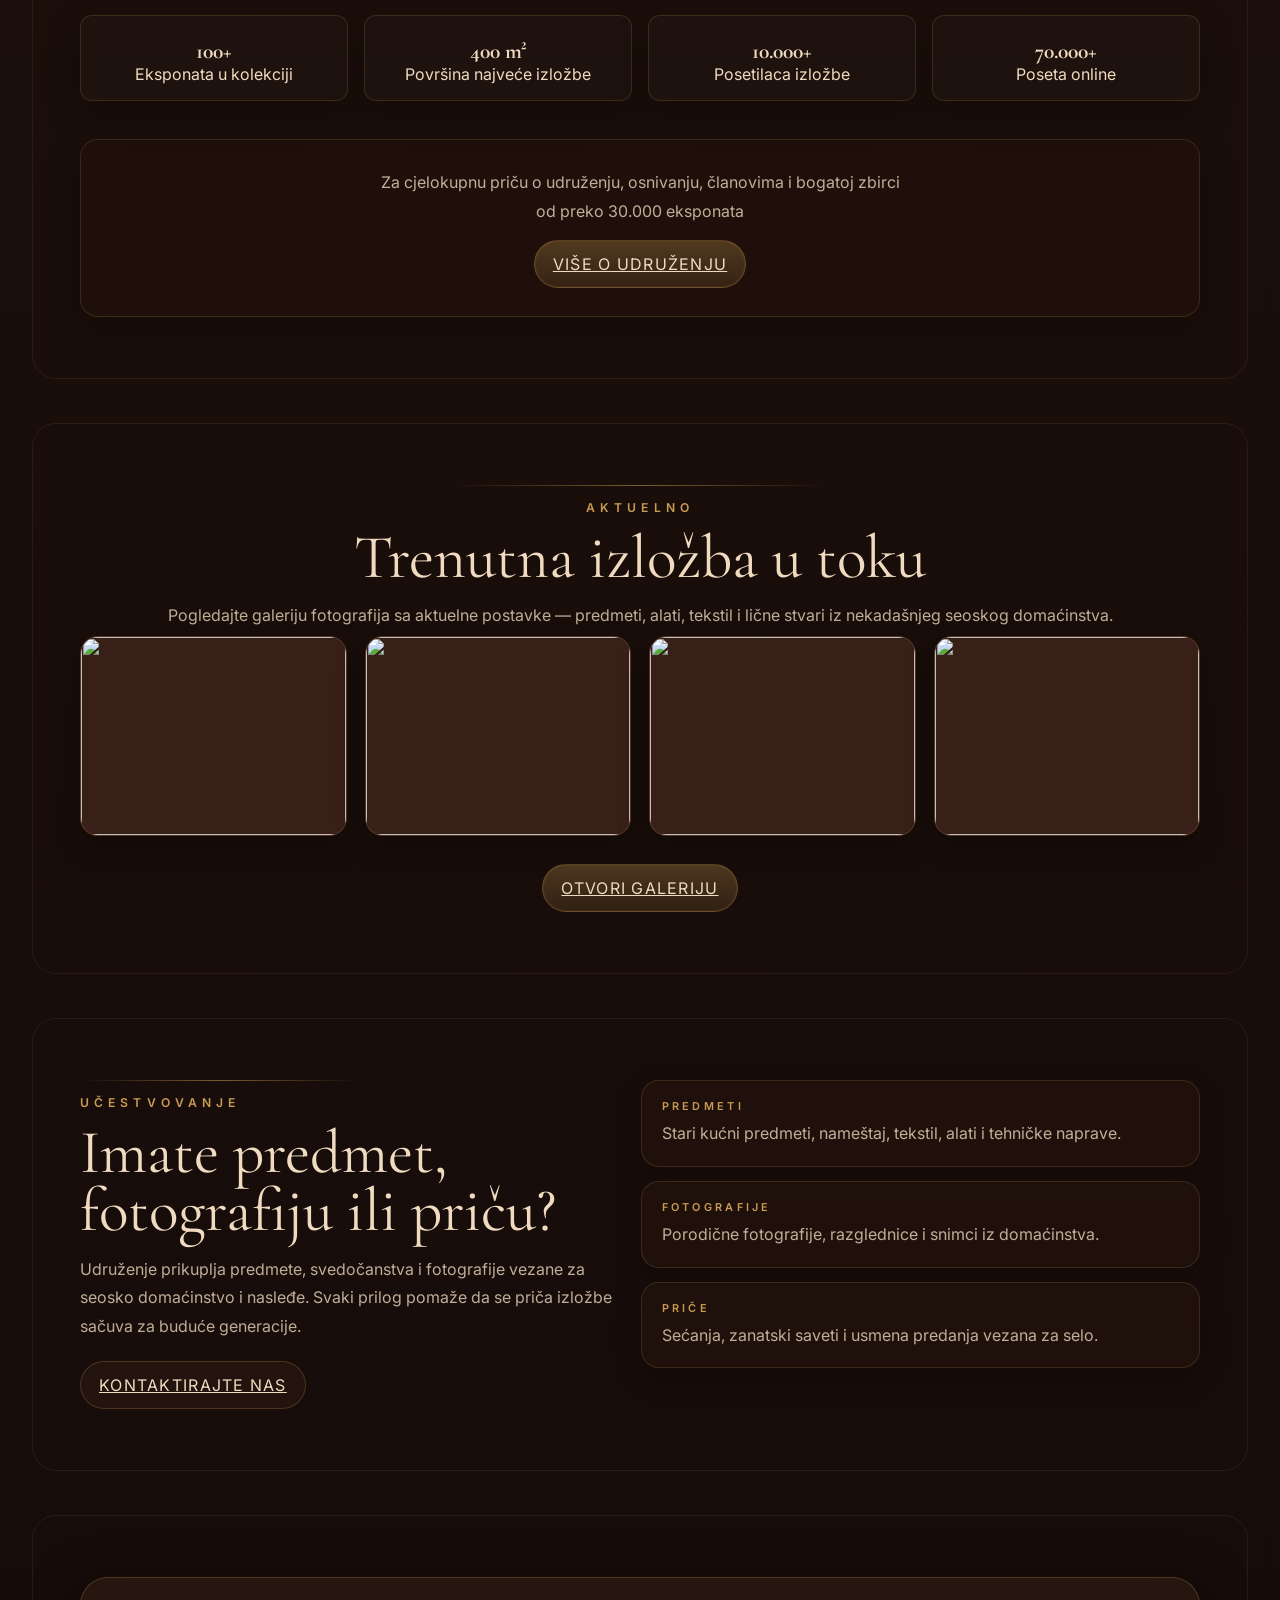
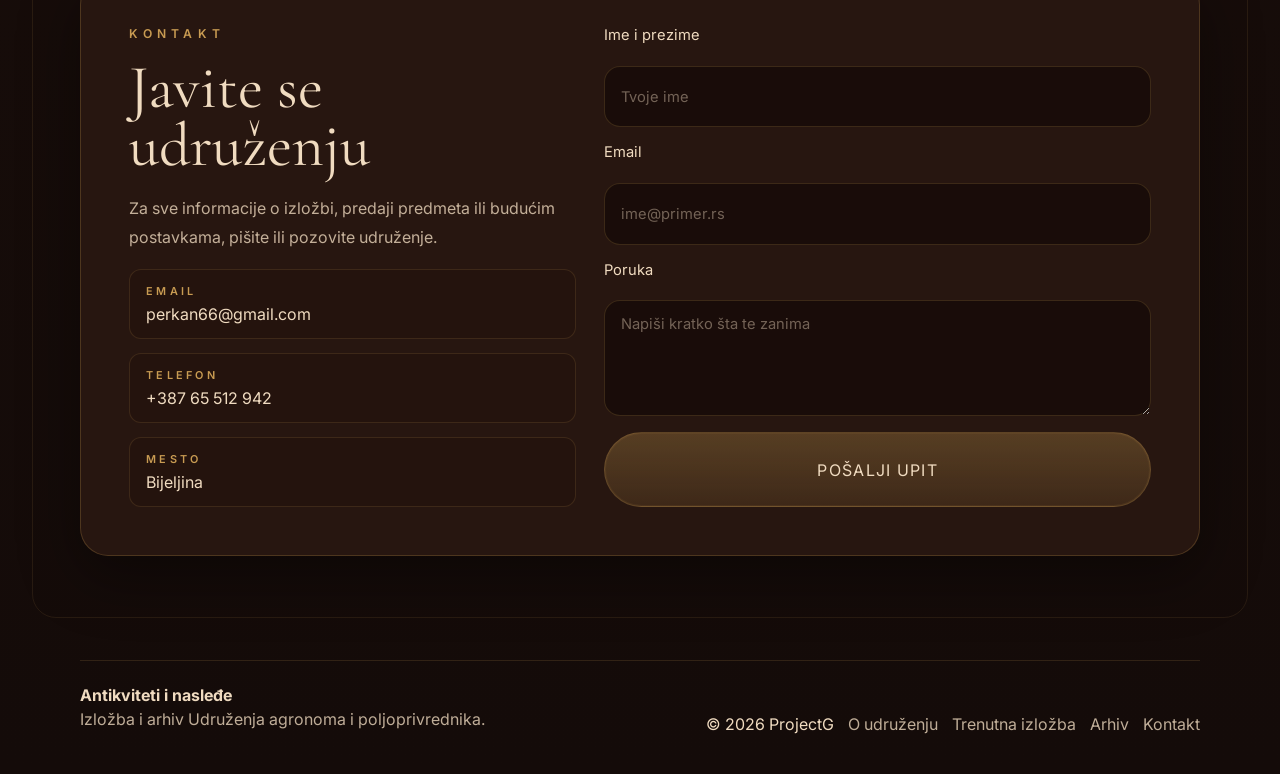
==== commit 6daf1309: "ispravljen naslov , vrijeme i adresa." ====
--- a/index.html
+++ b/index.html
@@ -1,22 +1,21 @@
 <!doctype html>
-<html lang="en" data-i18n-title="site.title">
+<html lang="sr-Latn">
   <head>
     <meta charset="UTF-8" />
     <meta name="viewport" content="width=device-width, initial-scale=1.0" />
-    <title>Antiquities and Heritage | Home</title>
+    <title>Antikviteti i nasleđe | Početna</title>
     <meta
       name="description"
-      data-i18n="site.description.home"
-      content="Exhibition and archive of antiquities and rural heritage of the Agricultural Producers Association."
+      content="Izložba i arhiv antikviteta i seoskog nasleđa Udruženja agronoma i poljoprivrednika."
     />
     <meta name="theme-color" content="#1b0f0b" />
-    <meta property="og:site_name" content="Antiquities and Heritage" />
-    <meta property="og:locale" content="en_US" />
+    <meta property="og:site_name" content="Antikviteti i nasleđe" />
+    <meta property="og:locale" content="sr_Latn_RS" />
     <meta property="og:type" content="website" />
-    <meta property="og:title" content="Antiquities and Heritage | Agricultural Producers Association" />
+    <meta property="og:title" content="Antikviteti i nasleđe | Udruženje agronoma i poljoprivrednika" />
     <meta
       property="og:description"
-      content="Exhibition and archive of antiquities and rural heritage of the Agricultural Producers Association."
+      content="Izložba i arhiv antikviteta i seoskog nasleđa Udruženja agronoma i poljoprivrednika."
     />
     <meta property="og:image" content="slike/1a49226b314358939cae71356e4f564d.JPEG" />
     <meta name="twitter:card" content="summary_large_image" />
@@ -24,9 +23,9 @@
       {
         "@context": "https://schema.org",
         "@type": "Organization",
-        "name": "Agricultural Producers Association",
-        "alternateName": "Antiquities and Heritage",
-        "description": "Association that preserves rural heritage, objects, crafts and memories from villages in Bosnia and Herzegovina."
+        "name": "Udruženje agronoma i poljoprivrednika",
+        "alternateName": "Antikviteti i nasleđe",
+        "description": "Udruženje koje čuva seosko nasleđe, predmete, zanate i uspomene iz bosansko-hercegovačkih sela."
       }
     </script>
     <link rel="preconnect" href="https://fonts.googleapis.com" />
@@ -45,10 +44,10 @@
     <header class="site-header">
       <div class="container header-inner">
         <a class="brand" href="index.html">
-          <span class="brand-mark"><img src="logo.jpg" data-i18n-alt="brand.img.alt" alt="Antiquities and Heritage" /></span>
+          <span class="brand-mark">◊</span>
           <span>
-            <strong class="brand-title" data-i18n="brand.home">Association "Poljoprivrednik"</strong>
-            <small class="brand-subtitle" data-i18n="brand.subtitle.home">Antiquities and Heritage</small>
+            <strong class="brand-title">Udruženje "Poljoprivrednik"</strong>
+            <small class="brand-subtitle">Antikviteti i nasleđe</small>
           </span>
         </a>
 
@@ -59,12 +58,10 @@
         </button>
 
         <nav id="site-nav" class="site-nav">
-          <a href="index.html" data-i18n="nav.home">Home</a>
-          <a href="udruzenje.html" data-i18n="nav.about">About the Association</a>
-          <a href="current.html" data-i18n="nav.upcoming">Upcoming Exhibition</a>
-          <a href="archive.html" data-i18n="nav.archive">Archive</a>
-          <a href="#kontakt" data-i18n="nav.contact">Contact</a>
-          <button class="lang-toggle" type="button" data-lang-toggle>SR</button>
+          <a href="udruzenje.html">O udruženju</a>
+          <a href="current.html">Predstojeća izložba</a>
+          <a href="archive.html">Arhiv</a>
+          <a href="#kontakt">Kontakt</a>
         </nav>
       </div>
     </header>
@@ -72,109 +69,98 @@
     <main>
       <section class="hero section reveal">
         <div class="container hero-grid">
-          <div class="eyebrow" data-i18n="hero.eyebrow.home">Ethno Exhibition</div>
-          <h1 data-i18n="hero.h1.home">Antiquities and Rural Heritage</h1>
-          <p class="hero-lead" data-i18n="hero.lead.home">
-            Exhibitions and archives preserve objects, stories and memories of the rural
-            household — from kitchen furniture and textiles to old telephones, books
-            and tools.
+          <div class="eyebrow">Etno izložba</div>
+          <h1>Antikviteti i seosko nasleđe</h1>
+          <p class="hero-lead">
+            Izložbe i arhiv čuvaju predmete, priče i sećanja seoskog domaćinstva —
+            od kuhinjskog nameštaja i tekstila, do starih telefona, knjiga i alata. 
           </p>
 
           <div class="hero-actions">
-            <a class="button button-primary" href="current.html" data-i18n="hero.cta.view">View Current Exhibition</a>
-            <a class="button button-secondary" href="udruzenje.html" data-i18n="hero.cta.about">About the Association</a>
-            <a class="button button-secondary intro-cta" href="udruzenje.html" data-i18n="hero.cta.archive">Archive</a>
-
+            <a class="button button-primary" href="current.html">Pogledaj trenutnu izložbu</a>
+            <a class="button button-secondary" href="udruzenje.html">O udruženju</a>
+            <a class="button button-secondary intro-cta" href="udruzenje.html">Arhiv</a>
+            
           </div>
 
           <div class="hero-panel">
             <article>
-              <span class="label" data-i18n="hero.panel.association">Association</span>
-              <strong data-i18n="hero.panel.association.value">Agronomists and Farmers</strong>
+              <span class="label">Udruženje</span>
+              <strong>Agronomi i poljoprivrednici</strong>
             </article>
             <article>
-              <span class="label" data-i18n="hero.panel.city">City</span>
-              <strong data-i18n="hero.panel.city.value">Bijeljina, Bosnia and Herzegovina, Republika Srpska</strong>
+              <span class="label">Grad</span>
+              <strong>Bijeljina, Bosna i Hercegovina, Republika Srpska</strong>
             </article>
             <article>
-              <span class="label" data-i18n="hero.panel.year">Year</span>
+              <span class="label">Godina</span>
               <strong>2007</strong>
             </article>
           </div>
         </div>
       </section>
 
-
+      
 
       <section id="o-udruzenju" class="section reveal">
         <div class="container">
           <div class="section-heading narrow">
-            <span class="eyebrow" data-i18n="about.eyebrow">About the Association and the Upcoming Exhibition</span>
-            <h2 data-i18n="about.h2">Tradition, Customs and Rural Heritage</h2>
-            <p class="about-lead" data-i18n="about.lead">
-              The Agricultural Producers Association brings together people who preserve
-              objects, stories and memories of life in Bosnian-Herzegovinian villages.
+            <span class="eyebrow">O udruženju i predstojećoj izložbi</span>
+            <h2>Tradicija, običaji i seosko nasleđe</h2>
+            <p class="about-lead">
+              Udruženje agronoma i poljoprivrednika okuplja ljude koji čuvaju predmete,
+              priče i uspomene iz života u Bosansko-hercegovačkim selima. 
             </p>
           </div>
 
           <div class="about-prose">
-            <p data-i18n="about.p1">
-              The association was founded with the primary goal of preserving tradition,
-              customs and life across the territory of the former Yugoslavia, primarily
-              from the area of the Bosnian-Herzegovinian villages. Members of the
-              association had been actively collecting objects and items from our past
-              even before the formal founding. The collection holds a large number of
-              old machines, tools, implements and objects connected to land cultivation.
-              The preservation of old crafts, handiwork and products of artisan
-              activities that are important for the village can also be found in this
-              collection.
+            <p>
+              Udruženje je osnovano sa primarnim ciljem očuvanja tradicije, običaja i života
+              na području stare Jugoslavije, a prvenstveno sa područja Bosansko-hercegovačkih
+              sela. Članovi udruženja su i prije osnivanja aktivno radili na
+              sakupljanju predmeta i stvari iz naše prošlosti. U kolekciji se nalazi veliki
+              broj starih mašina, alata, oruđa i predmeta koji su vezani za obradu zemlje.
+              Očuvanje starih zanata, rukotvorina i proizvoda iz zanatskih djelatnosti koji
+              su važni za selo, takođe se nalaze u ovoj kolekciji.
             </p>
 
             <div class="about-more" id="about-more-text" hidden>
-              <p data-i18n="about.more.p1">
-                Hundreds of books, textiles and clothing, an impressive collection of old
-                radio and TV sets, a rich collection of old furniture and carpets will
-              be displayed at the ethno exhibition "Srce Semberije" (Heart of Semberija).
-              The exhibition aims to show what was used in our region at the end of the
-              19th and the beginning of the 20th century, which materials were used, how
-              they were made, how long they lasted, and many other questions this
-              exhibition will answer.
-              </p>
-              <p data-i18n="about.more.p2">
-                The careful visitor of the exhibition will not miss how rational, efficient
-                and simple life and work in the past were, how everyday objects were made of
-                natural materials, how much harmony existed between life in the village
-                and the natural surroundings — and that is just one of the goals this
-                exhibition aims to show. We particularly want to point out that each visitor
-                should pay attention to the design, ergonomics and colours of the objects
-                as well as the textiles and clothing used in the past.
-              </p>
-              <p data-i18n="about.more.p3">
-                The exhibition will display more than 1,000 exhibits covering a range of
-                segments from the past, such as agriculture, crafts, education, music and
-                medicine. We highlight the collection of old irons, cameras, radio devices,
-                clocks, books, dishes, clothing, carpets, handiwork, vinyl records,
-                furniture, typewriters, lamps and more.
-              </p>
-              <p data-i18n="about.more.p4">
-                The goal of the exhibition is to educate and inform visitors about the past
-                and to encourage them to think about the connection between the past and
-                the present, and to awaken feeling and emotion. The association has
-                repeatedly appeared publicly at fairs and ethno gatherings in Republika
-                Srpska, and during 2026 they independently organised an ethno exhibition
-                set up across a surface of 400 m² with an equally impressive number of
-                displayed objects. The exhibition lasted two months and was visited by more
-                than 10,000 visitors. More than 70,000 visitors viewed the online
-                presentation.
-              </p>
-              <p data-i18n="about.more.p5">
-                We were particularly pleased by the positive comments about the exhibition,
-                and what is encouraging is the fact that the exhibition presented only a
-                part of the objects in our collection. Due to conditions, the impossibility
-                of properly processing the objects, and the lack of adequate exhibition
-                space and furniture, a large part of the objects remained in the
-                association's storage to be preserved, hopefully until the next exhibition.
-                We invite you to visit our exhibition.
+              <p>
+                Više stotina knjiga, tekstila i odjeće, zavidna kolekcija starih radio i TV
+              aparata, bogata kolekcija starog namještaja i ćilima će biti izložena na etno
+              izložbi „Srce Semberije - život u prošlosti". Izložba treba da prikaže šta se sve koristilo na
+              našim prostorima krajem 19. i početkom 20. vijeka, koji materijali su se
+              koristili, kako su pravljeni, koliko su trajali i niz drugih pitanja i
+              odgovora daće ova izložba.
+            </p>
+            <p>
+              Pažljivom posjetiocu izložbe neće promaći koliko je život i rad u prošlosti
+              bio racionalan, efikasan i jednostavan, koliko su svakodnevni predmeti bili od
+              prirodnih materijala, koliki je sklad postojao između života na selu i
+              prirodnog okruženja, i to je samo jedan od ciljeva koje treba da prikaže ova izložba.
+              Posebno želimo da istaknemo da svaki posjetilac obrati pažnju na dizajn, ergonomiju i
+              boje predmeta ali i tekstila kao i odjeće koja se koristila u prošlosti.
+            </p>
+            <p>
+              Na izložbi će biti prikazano više od 1000 eksponata, kojim je obuhvaćen niz segmenata iz prošlosti, kao što su: poljoprivreda, zanatstvo, školstvo, muzika i medicina. Ističemo kolekciju starih pegli,
+              fotoaparata, radio uređaja, satova, knjiga, posuđa, odjeće, ćilima,
+              rukotvorina, ploča, namještaja, pisaćih mašina, lampi i drugog.
+            </p>
+            <p>
+              Cilj izložbe je da edukuje i informiše posjetioce o prošlosti i da ih podstakne da razmišljaju o vezi između prošlosti i sadašnjosti, ali i da probudi osjećaj i emocije. Udruženje je do sada više puta javno nastupalo na
+              sajmovima i etno smotrama u Republici Srpskoj, a tokom 2026. godine samostalno su organizovali
+              etno izložbu koja je bila postavljena na površini od 400 m² sa takođe zavidnim
+              brojem izloženih predmeta. Izložba je trajala dva mjeseca, a istu je posjetilo
+              preko 10.000 posjetilaca. Internet prezentaciju je pogledalo više od 70.000
+              posjetilaca.
+            </p>
+            <p>
+              Posebno su nas obradovali pozitivni komentari izložbe, a ono što ohrabruje
+              jeste činjenica da je na izložbi predstavljen samo dio predmeta koji se nalaze
+              u našoj kolekciji. Zbog uslova, nemogućnosti pravilne obrade predmeta,
+              nepostojanja adekvatnog izložbenog prostora i namještaja, veliki dio predmeta
+              ostao je u magacinu udruženja da se čuva, nadamo se, do sledeće izložbe.
+              Pozivamo vas da posjetite našu izložbu.
               </p>
             </div>
 
@@ -191,8 +177,8 @@
                   font-weight: 600;
                 "
               >
-                <span class="readmore-text-show" data-i18n="about.readmore.show">Read more</span>
-                <span class="readmore-text-hide" hidden data-i18n="about.readmore.hide">Read less</span>
+                <span class="readmore-text-show">Pročitaj više</span>
+                <span class="readmore-text-hide" hidden>Pročitaj manje</span>
                 <span class="readmore-icon" aria-hidden="true" style="
                   display: inline-block;
                   margin-left: 4px;
@@ -205,29 +191,29 @@
 
           <ul class="about-cards">
             <li class="info-card">
-              <strong data-i18n="about.stat1.value">100+</strong>
-              <span data-i18n="about.stat1.label">Exhibits in the collection</span>
+              <strong>100+</strong>
+              <span>Eksponata u kolekciji</span>
             </li>
             <li class="info-card">
-              <strong data-i18n="about.stat2.value">400 m²</strong>
-              <span data-i18n="about.stat2.label">Area of the largest exhibition</span>
+              <strong>400 m²</strong>
+              <span>Površina najveće izložbe</span>
             </li>
             <li class="info-card">
-              <strong data-i18n="about.stat3.value">10,000+</strong>
-              <span data-i18n="about.stat3.label">Exhibition visitors</span>
+              <strong>10.000+</strong>
+              <span>Posetilaca izložbe</span>
             </li>
             <li class="info-card">
-              <strong data-i18n="about.stat4.value">70,000+</strong>
-              <span data-i18n="about.stat4.label">Online visits</span>
+              <strong>70.000+</strong>
+              <span>Poseta online</span>
             </li>
           </ul>
 
           <div class="about-cta">
-            <p data-i18n="about.cta.text">
-              For the full story of the association, its founding, members and rich
-              collection of over 30,000 exhibits
-            </p>
-            <a class="button button-primary" href="udruzenje.html" data-i18n="about.cta.button">More about the Association</a>
+            <p>
+              Za cjelokupnu priču o udruženju, osnivanju, članovima i bogatoj zbirci od
+              preko 30.000 eksponata
+            </p>
+            <a class="button button-primary" href="udruzenje.html">Više o udruženju</a>
           </div>
         </div>
       </section>
@@ -235,11 +221,11 @@
       <section class="section reveal">
         <div class="container">
           <div class="section-heading">
-            <span class="eyebrow" data-i18n="current.eyebrow">Current</span>
-            <h2 data-i18n="current.h2">Current Exhibition in Progress</h2>
-            <p data-i18n="current.lead">
-              Browse the photo gallery from the latest exhibition — objects, tools,
-              textiles and personal items from a former rural household.
+            <span class="eyebrow">Aktuelno</span>
+            <h2>Trenutna izložba u toku</h2>
+            <p>
+              Pogledajte galeriju fotografija sa aktuelne postavke — predmeti, alati,
+              tekstil i lične stvari iz nekadašnjeg seoskog domaćinstva.
             </p>
           </div>
 
@@ -258,40 +244,40 @@
                 <img src="trenutnaizlozba/jpg/IMG_4643.jpg" alt="" loading="lazy" decoding="async" />
               </a>
             </div>
-            <a class="button button-primary current-teaser-cta" href="current.html" data-i18n="current.cta">
-              Open Gallery
+            <a class="button button-primary current-teaser-cta" href="current.html">
+              Otvori galeriju
             </a>
           </div>
         </div>
       </section>
 
-
+      
 
       <section class="section reveal">
         <div class="container contribute-grid">
           <div class="section-heading narrow">
-            <span class="eyebrow" data-i18n="contribute.eyebrow">Participate</span>
-            <h2 data-i18n="contribute.h2">Have an object, photo or story?</h2>
-            <p data-i18n="contribute.lead">
-              The association collects objects, testimonies and photographs related to
-              rural households and heritage. Each contribution helps preserve the story
-              of the exhibition for future generations.
-            </p>
-            <a class="button button-secondary intro-cta" href="#kontakt" data-i18n="contribute.cta">Contact Us</a>
+            <span class="eyebrow">Učestvovanje</span>
+            <h2>Imate predmet, fotografiju ili priču?</h2>
+            <p>
+              Udruženje prikuplja predmete, svedočanstva i fotografije vezane za seosko
+              domaćinstvo i nasleđe. Svaki prilog pomaže da se priča izložbe sačuva za
+              buduće generacije.
+            </p>
+            <a class="button button-secondary intro-cta" href="#kontakt">Kontaktirajte nas</a>
           </div>
 
           <ul class="contribute-list">
             <li>
-              <span class="label" data-i18n="contribute.item1.label">Objects</span>
-              <p data-i18n="contribute.item1.text">Old household items, furniture, textiles, tools and technical devices.</p>
+              <span class="label">Predmeti</span>
+              <p>Stari kućni predmeti, nameštaj, tekstil, alati i tehničke naprave.</p>
             </li>
             <li>
-              <span class="label" data-i18n="contribute.item2.label">Photographs</span>
-              <p data-i18n="contribute.item2.text">Family photos, postcards and household shots.</p>
+              <span class="label">Fotografije</span>
+              <p>Porodične fotografije, razglednice i snimci iz domaćinstva.</p>
             </li>
             <li>
-              <span class="label" data-i18n="contribute.item3.label">Stories</span>
-              <p data-i18n="contribute.item3.text">Memories, craft tips and oral traditions connected to the village.</p>
+              <span class="label">Priče</span>
+              <p>Sećanja, zanatski saveti i usmena predanja vezana za selo.</p>
             </li>
           </ul>
         </div>
@@ -300,67 +286,46 @@
       <section class="section reveal">
         <div class="container contact-card" id="kontakt">
           <div class="contact-info">
-            <span class="eyebrow" data-i18n="contact.eyebrow">Contact</span>
-            <h2 data-i18n="contact.h2">Reach the Association</h2>
-            <p data-i18n="contact.lead">
-              For all information about the exhibition, donating objects or future
-              displays, write or call the association.
+            <span class="eyebrow">Kontakt</span>
+            <h2>Javite se udruženju</h2>
+            <p>
+              Za sve informacije o izložbi, predaji predmeta ili budućim postavkama,
+              pišite ili pozovite udruženje.
             </p>
 
             <ul class="contact-list">
               <li>
-                <span class="label" data-i18n="contact.label.email">Email</span>
-                <a href="mailto:perkan66@gmail.com?subject=Inquiry%20from%20Antiquities%20and%20Heritage%20website">perkan66@gmail.com</a>
+                <span class="label">Email</span>
+                <a href="mailto:perkan66@gmail.com">perkan66@gmail.com</a>
               </li>
               <li>
-                <span class="label" data-i18n="contact.label.phone">Phone</span>
-                <a href="tel:+381000000000">+387 65 512 942</a>
+                <span class="label">Telefon</span>
+                <a href="tel:+38765512942">+387 65 512 942</a>
               </li>
               <li>
-                <span class="label" data-i18n="contact.label.place">Place</span>
+                <span class="label">Mesto</span>
                 <span>Bijeljina</span>
               </li>
             </ul>
           </div>
 
           <form class="contact-form" novalidate>
-            <label class="contact-field">
-              <span data-i18n="contact.form.name">Full Name</span>
-              <input type="text" name="name" data-i18n-placeholder="contact.form.name.placeholder" placeholder="Your name" required />
+            <label>
+              Ime i prezime
+              <input type="text" name="name" placeholder="Tvoje ime" required />
             </label>
-            <label class="contact-field">
-              <span data-i18n="contact.form.email">Email</span>
-              <input type="email" name="email" data-i18n-placeholder="contact.form.email.placeholder" placeholder="name@example.com" required />
+            <label>
+              Email
+              <input type="email" name="email" placeholder="ime@primer.rs" required />
             </label>
-            <label class="contact-field">
-              <span data-i18n="contact.form.message">Message</span>
-              <textarea name="message" rows="4" data-i18n-placeholder="contact.form.message.placeholder" placeholder="Briefly write what you'd like to know" required></textarea>
+            <label>
+              Poruka
+              <textarea name="message" rows="4" placeholder="Napiši kratko šta te zanima" required></textarea>
             </label>
-            <button class="button button-primary" type="submit" data-i18n="contact.form.submit">Send Inquiry</button>
-
-            <div class="form-confirmation" data-form-confirmation hidden role="status" aria-live="polite">
-              <h3 data-i18n="contact.form.confirmation.title">Your message has been received</h3>
-              <p class="form-confirmation-lead" data-i18n="contact.form.confirmation.lead">
-                Thank you for reaching out. Here is what we received from you:
-              </p>
-              <dl class="form-confirmation-list">
-                <div>
-                  <dt data-i18n="contact.form.confirmation.name">Name</dt>
-                  <dd data-confirmation-field="name"></dd>
-                </div>
-                <div>
-                  <dt data-i18n="contact.form.confirmation.email">Email</dt>
-                  <dd data-confirmation-field="email"></dd>
-                </div>
-                <div>
-                  <dt data-i18n="contact.form.confirmation.message">Message</dt>
-                  <dd data-confirmation-field="message"></dd>
-                </div>
-              </dl>
-              <button class="button button-secondary" type="button" data-form-reset data-i18n="contact.form.confirmation.new">
-                Send another message
-              </button>
-            </div>
+            <button class="button button-primary" type="submit">Pošalji upit</button>
+            <p class="form-status" role="status" aria-live="polite" hidden>
+              Hvala na poruci. Udruženje će odgovoriti u najkraćem roku.
+            </p>
           </form>
         </div>
       </section>
@@ -369,15 +334,15 @@
     <footer class="site-footer">
       <div class="container footer-inner">
         <div>
-          <strong>Antiquities and Heritage</strong>
-          <p data-i18n="footer.copy">Exhibition and archive of the Agricultural Producers Association.</p>
+          <strong>Antikviteti i nasleđe</strong>
+          <p>Izložba i arhiv Udruženja agronoma i poljoprivrednika.</p>
         </div>
         <div class="footer-meta">
           <span>© 2026 ProjectG</span>
-          <a href="udruzenje.html" data-i18n="footer.about">About the Association</a>
-          <a href="current.html" data-i18n="footer.current">Current Exhibition</a>
-          <a href="archive.html" data-i18n="footer.archive">Archive</a>
-          <a href="#kontakt" data-i18n="footer.contact">Contact</a>
+          <a href="udruzenje.html">O udruženju</a>
+          <a href="current.html">Trenutna izložba</a>
+          <a href="archive.html">Arhiv </a>
+          <a href="#kontakt">Kontakt</a>
         </div>
       </div>
     </footer>
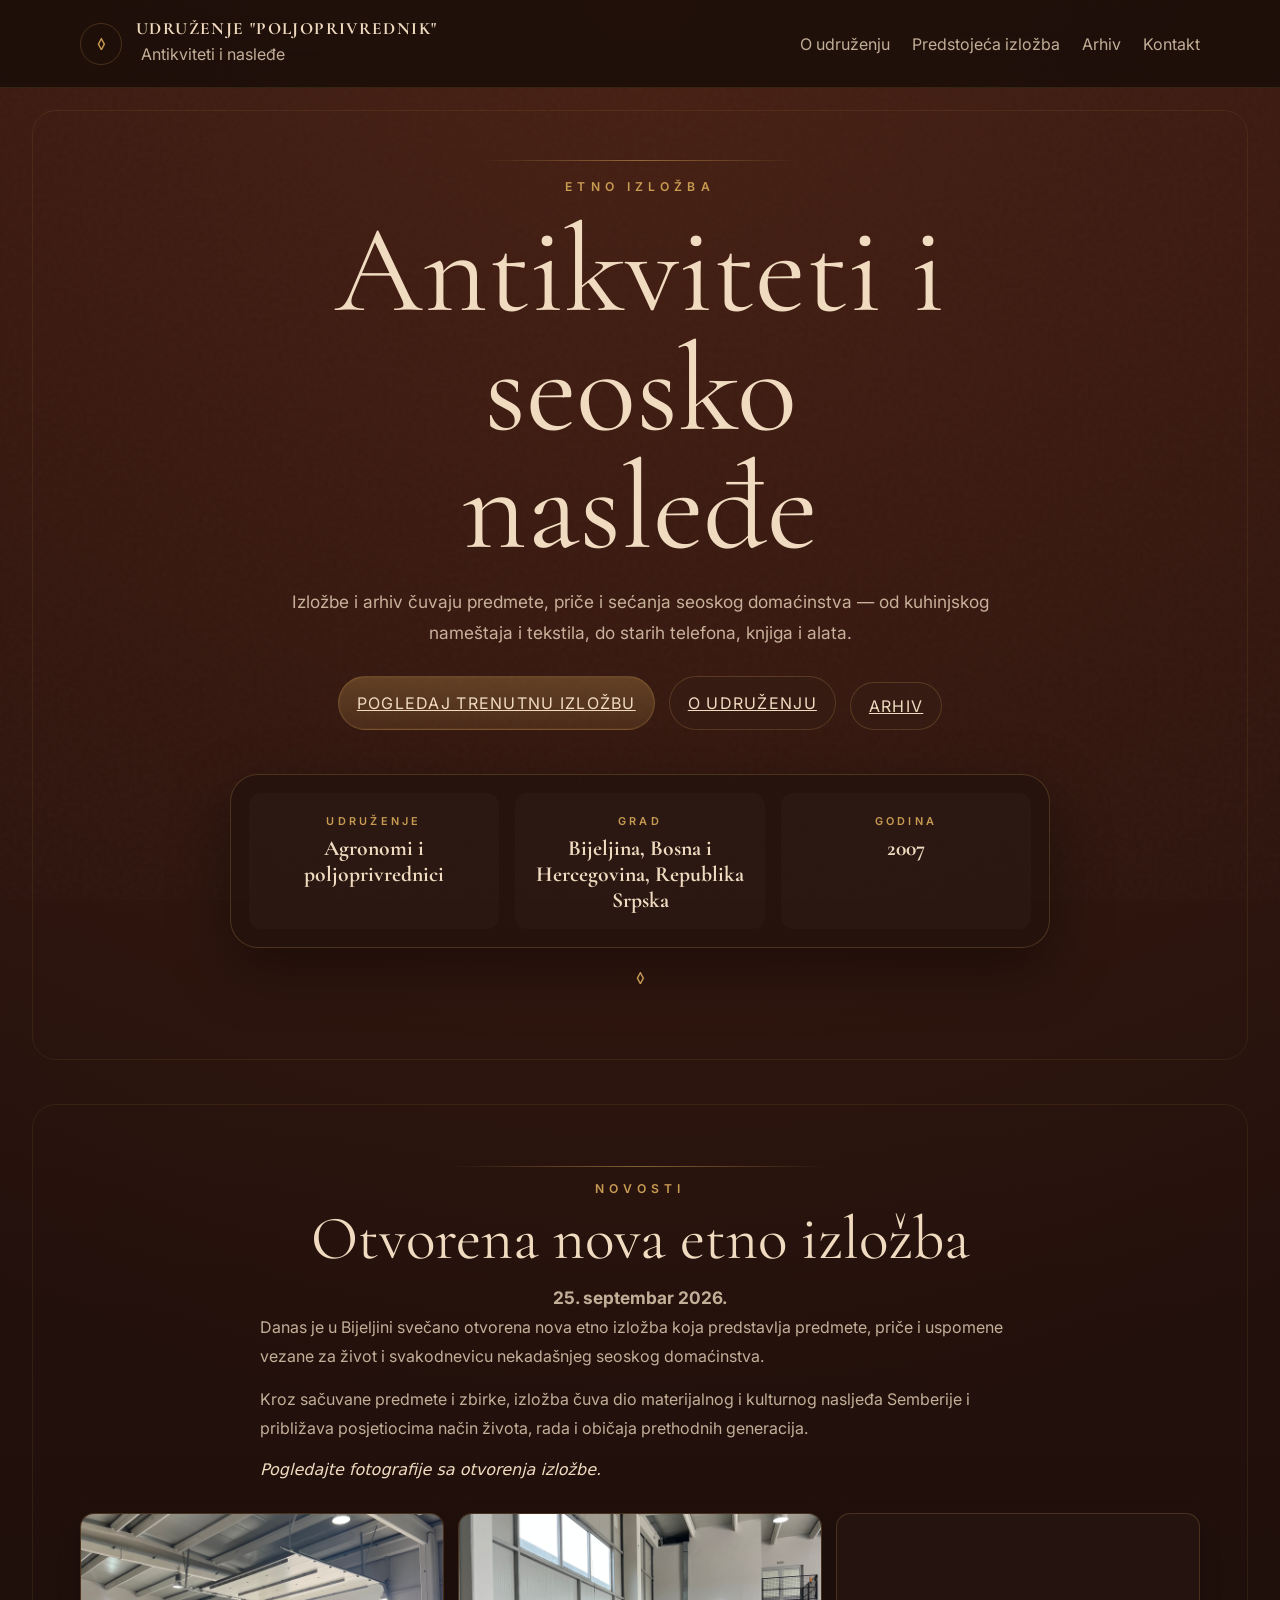
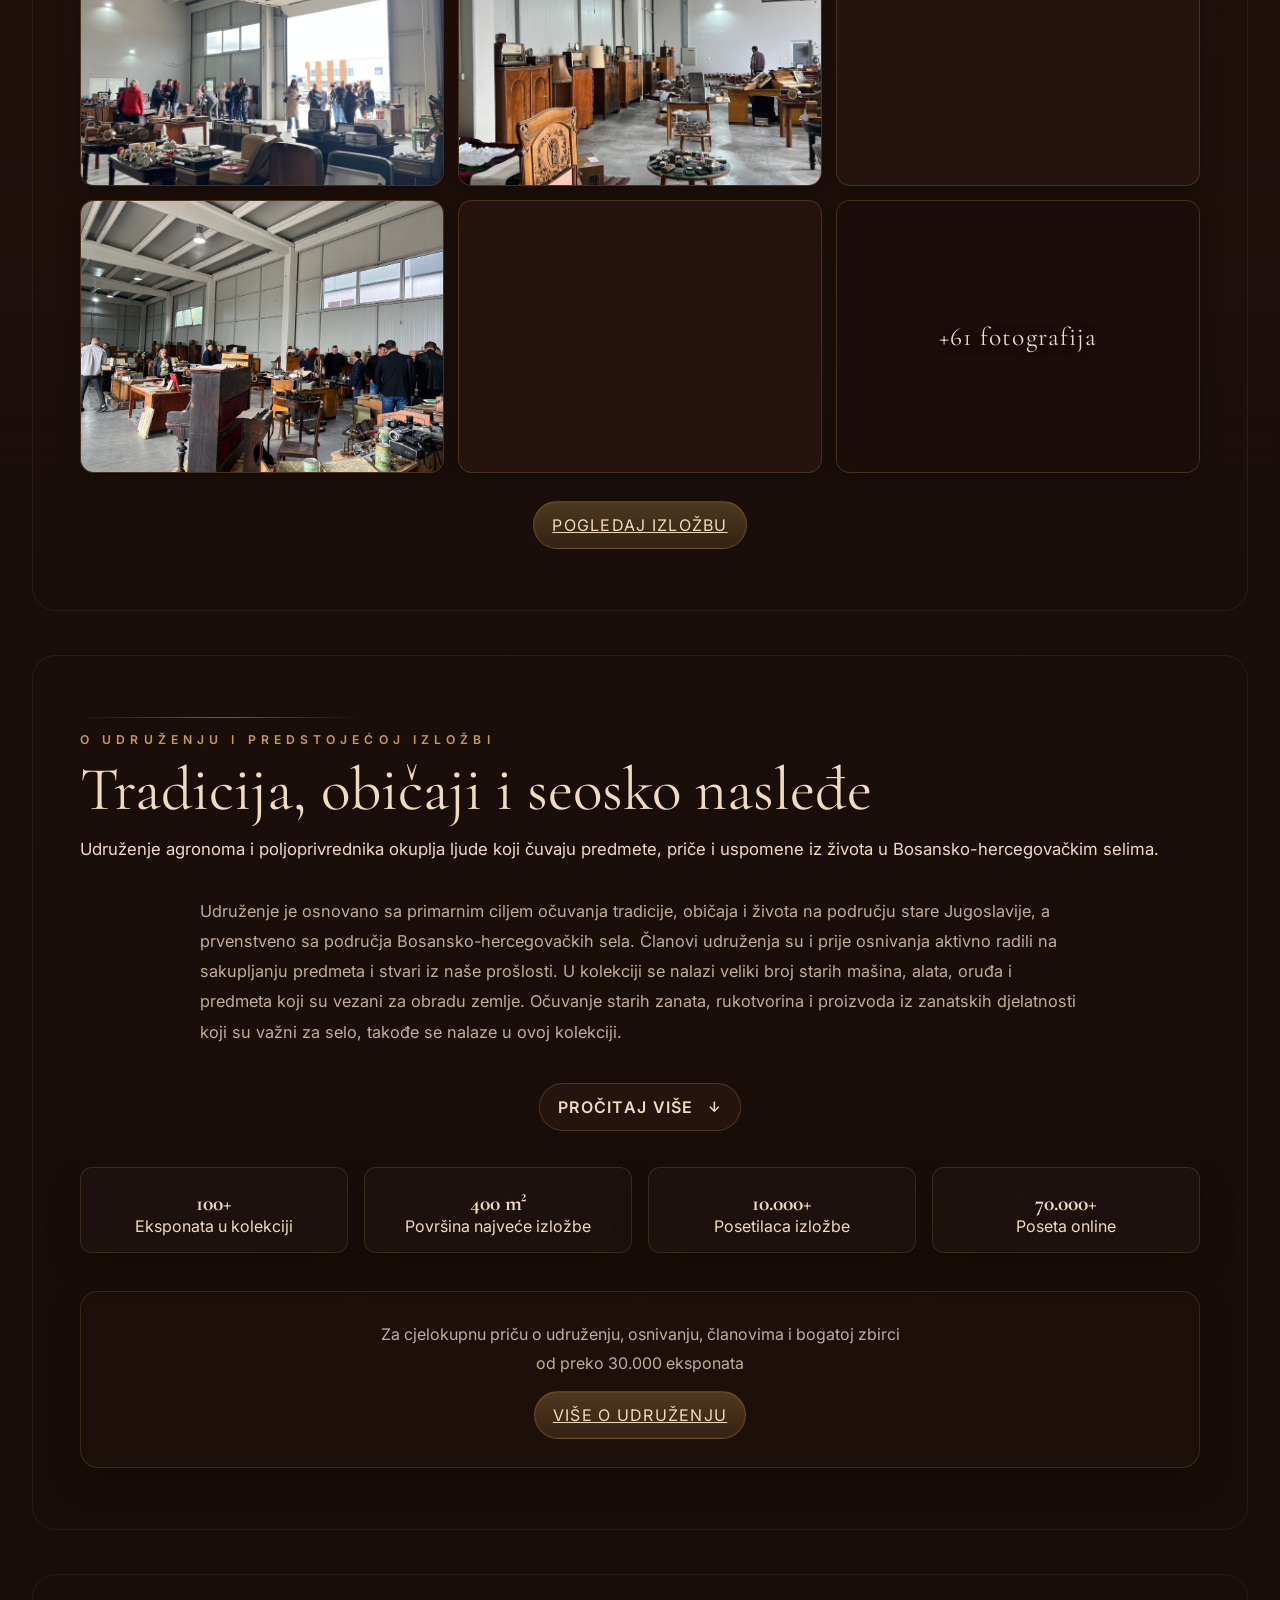
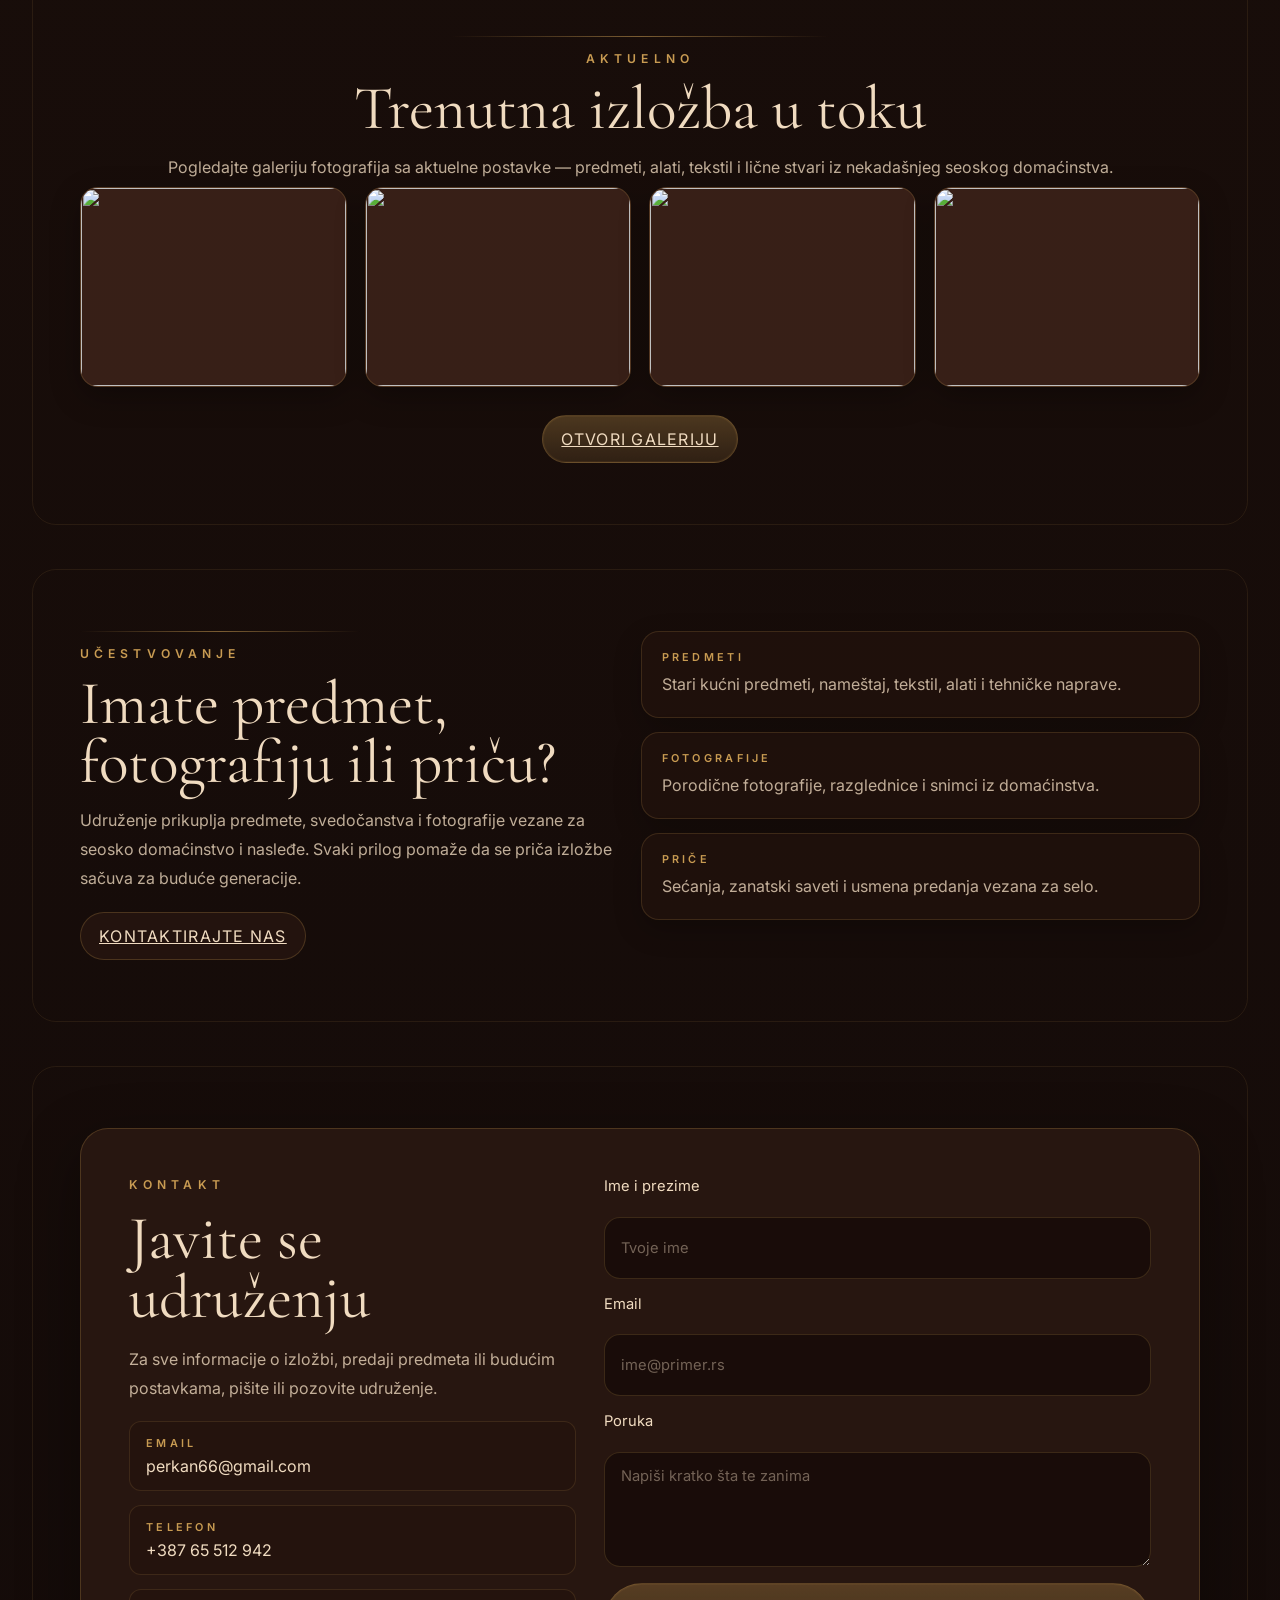
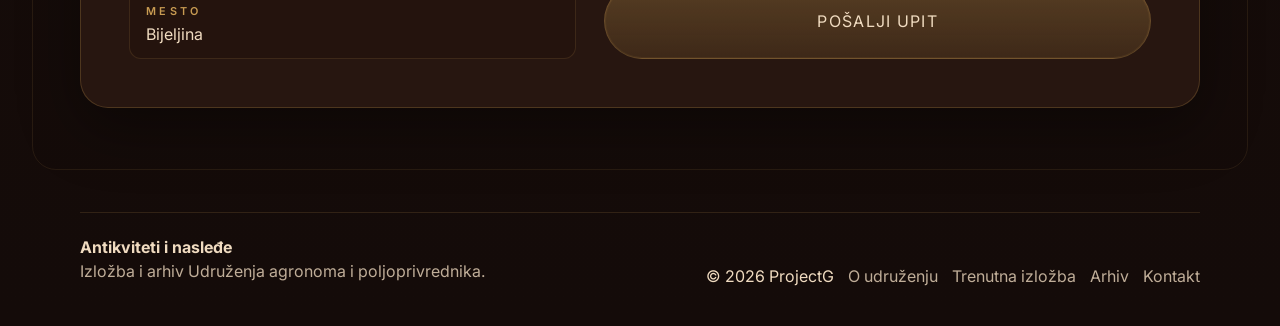
==== commit 27f06a41: "Add 'Otvorenje izložbe' Novosti section with photo gallery to index.html and current.html" ====
--- a/index.html
+++ b/index.html
@@ -100,7 +100,37 @@
         </div>
       </section>
 
-      
+      <section class="section reveal">
+        <div class="container">
+          <div class="section-heading">
+            <span class="eyebrow">Novosti</span>
+            <h2>Otvorena nova etno izložba</h2>
+            <p class="hero-lead"><strong>25. septembar 2026.</strong></p>
+          </div>
+
+          <div class="opening-news">
+            <p>
+              Danas je u Bijeljini svečano otvorena nova etno izložba koja
+              predstavlja predmete, priče i uspomene vezane za život i
+              svakodnevicu nekadašnjeg seoskog domaćinstva.
+            </p>
+            <p>
+              Kroz sačuvane predmete i zbirke, izložba čuva dio materijalnog
+              i kulturnog nasljeđa Semberije i približava posjetiocima način
+              života, rada i običaja prethodnih generacija.
+            </p>
+            <p class="opening-hint">Pogledajte fotografije sa otvorenja izložbe.</p>
+          </div>
+
+          <div class="opening-gallery" data-opening-gallery aria-label="Galerija sa otvorenja izložbe">
+            <div class="opening-gallery-grid" data-opening-grid></div>
+          </div>
+
+          <div class="opening-cta">
+            <a class="button button-primary" href="current.html">Pogledaj izložbu</a>
+          </div>
+        </div>
+      </section>
 
       <section id="o-udruzenju" class="section reveal">
         <div class="container">
--- a/styles.css
+++ b/styles.css
@@ -1788,3 +1788,201 @@
     right: 8px;
   }
 }
+
+
+/* Otvorenje izložbe — gallery section (index.html & current.html) */
+.opening-news {
+  display: grid;
+  gap: 14px;
+  max-width: 760px;
+  margin: 0 auto 28px;
+  color: var(--muted, rgba(240, 219, 192, 0.78));
+  line-height: 1.8;
+  font-size: 1rem;
+}
+.opening-news p {
+  margin: 0;
+}
+.opening-news .opening-hint {
+  color: var(--text, #f0dbc0);
+  font-style: italic;
+}
+.opening-gallery {
+  margin-top: 8px;
+}
+.opening-gallery-grid {
+  display: grid;
+  grid-template-columns: repeat(3, minmax(0, 1fr));
+  gap: 14px;
+}
+.opening-gallery-item {
+  position: relative;
+  display: block;
+  margin: 0;
+  padding: 0;
+  border: 1px solid rgba(200, 155, 82, 0.22);
+  border-radius: 14px;
+  overflow: hidden;
+  cursor: zoom-in;
+  background: #25130f;
+  aspect-ratio: 4 / 3;
+  box-shadow: 0 8px 22px rgba(0, 0, 0, 0.22);
+  transition: transform 220ms ease, border-color 220ms ease,
+    box-shadow 220ms ease;
+  font: inherit;
+  color: inherit;
+}
+.opening-gallery-item:hover,
+.opening-gallery-item:focus-visible {
+  transform: translateY(-3px) scale(1.012);
+  border-color: rgba(200, 155, 82, 0.62);
+  box-shadow: 0 16px 36px rgba(0, 0, 0, 0.4);
+  outline: none;
+}
+.opening-gallery-item img {
+  display: block;
+  width: 100%;
+  height: 100%;
+  object-fit: cover;
+}
+.opening-gallery-overlay {
+  position: absolute;
+  inset: 0;
+  display: grid;
+  place-items: center;
+  background: rgba(20, 11, 8, 0.62);
+  color: var(--text, #f0dbc0);
+  font-family: "Cormorant Garamond", Georgia, serif;
+  font-size: clamp(1.2rem, 2vw, 1.6rem);
+  letter-spacing: 0.04em;
+  text-shadow: 0 1px 12px rgba(0, 0, 0, 0.65);
+  pointer-events: none;
+  transition: background 200ms ease;
+}
+.opening-gallery-item:hover .opening-gallery-overlay {
+  background: rgba(20, 11, 8, 0.5);
+}
+.opening-cta {
+  display: flex;
+  justify-content: center;
+  margin-top: 28px;
+}
+
+/* Lightbox for opening gallery (clean image, no caption) */
+.opening-lightbox {
+  position: fixed;
+  inset: 0;
+  z-index: 9999;
+  background: rgba(8, 4, 2, 0.94);
+  display: none;
+  align-items: center;
+  justify-content: center;
+  padding: 24px;
+}
+.opening-lightbox.is-open {
+  display: flex;
+}
+.opening-lb-img {
+  display: block;
+  max-width: 100%;
+  max-height: 88vh;
+  width: auto;
+  height: auto;
+  object-fit: contain;
+  border-radius: 6px;
+  box-shadow: 0 20px 60px rgba(0, 0, 0, 0.55);
+  user-select: none;
+}
+.opening-lb {
+  position: absolute;
+  border: 1px solid rgba(200, 155, 82, 0.45);
+  background: rgba(43, 24, 18, 0.92);
+  color: #c89b52;
+  cursor: pointer;
+  border-radius: 999px;
+  font-family: "Cormorant Garamond", Georgia, serif;
+  display: inline-flex;
+  align-items: center;
+  justify-content: center;
+  line-height: 1;
+  padding: 0;
+  transition: transform 180ms ease, border-color 180ms ease,
+    background 180ms ease, color 180ms ease;
+}
+.opening-lb:hover {
+  border-color: #c89b52;
+  background: rgba(200, 155, 82, 0.2);
+  color: #f0dbc0;
+}
+.opening-lb:focus-visible {
+  outline: 2px solid #c89b52;
+  outline-offset: 3px;
+}
+.opening-lb-close {
+  top: 18px;
+  right: 18px;
+  width: 50px;
+  height: 50px;
+  font-size: 2rem;
+}
+.opening-lb-close:hover {
+  transform: scale(1.06);
+}
+.opening-lb-prev,
+.opening-lb-next {
+  top: 50%;
+  width: 58px;
+  height: 58px;
+  font-size: 2.4rem;
+  transform: translateY(-50%);
+}
+.opening-lb-prev {
+  left: 18px;
+}
+.opening-lb-next {
+  right: 18px;
+}
+.opening-lb-prev:hover {
+  transform: translateY(-50%) scale(1.06);
+}
+.opening-lb-next:hover {
+  transform: translateY(-50%) scale(1.06);
+}
+body.opening-lb-active {
+  overflow: hidden;
+}
+
+@media (max-width: 980px) {
+  .opening-gallery-grid {
+    grid-template-columns: repeat(3, minmax(0, 1fr));
+    gap: 12px;
+  }
+}
+@media (max-width: 760px) {
+  .opening-gallery-grid {
+    grid-template-columns: repeat(2, minmax(0, 1fr));
+    gap: 10px;
+  }
+  .opening-lightbox {
+    padding: 16px;
+  }
+  .opening-lb-close {
+    width: 44px;
+    height: 44px;
+    font-size: 1.6rem;
+    top: 12px;
+    right: 12px;
+  }
+  .opening-lb-prev,
+  .opening-lb-next {
+    width: 48px;
+    height: 48px;
+    font-size: 1.7rem;
+  }
+  .opening-lb-prev {
+    left: 12px;
+  }
+  .opening-lb-next {
+    right: 12px;
+  }
+}
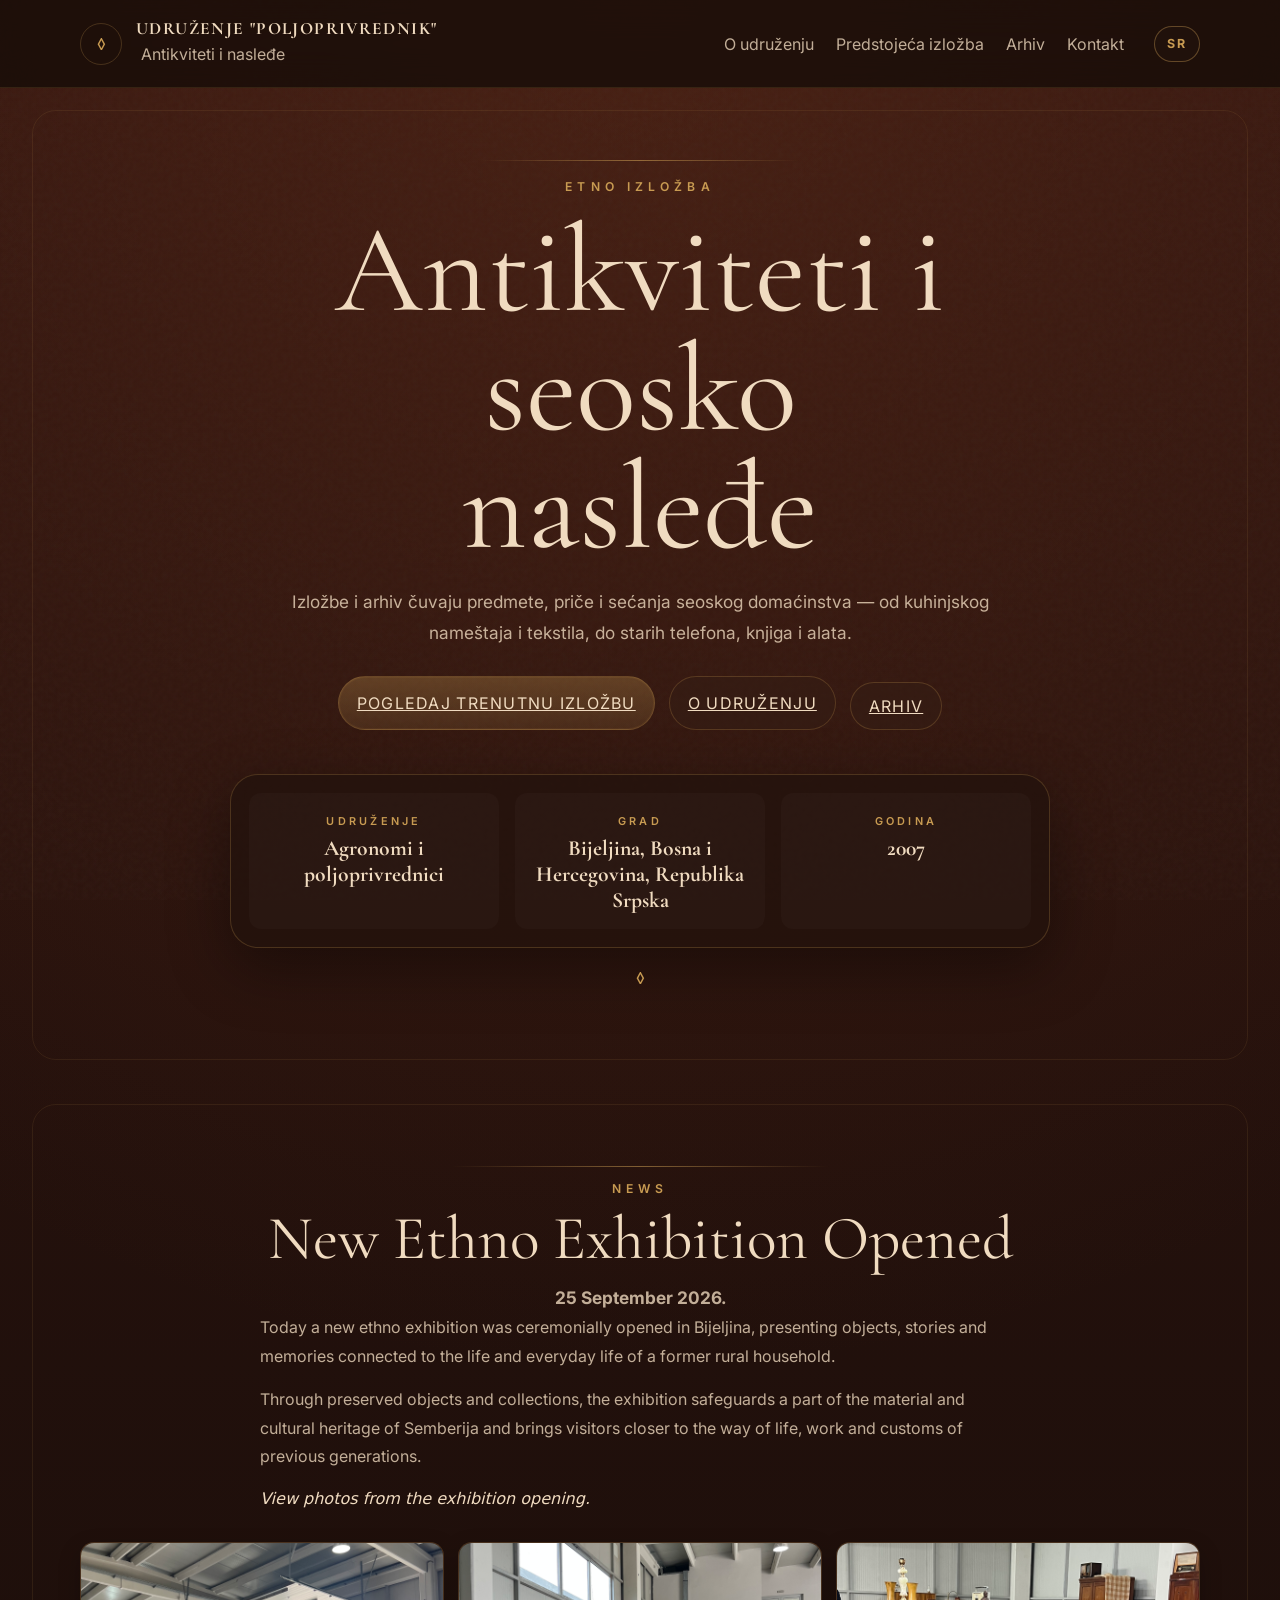
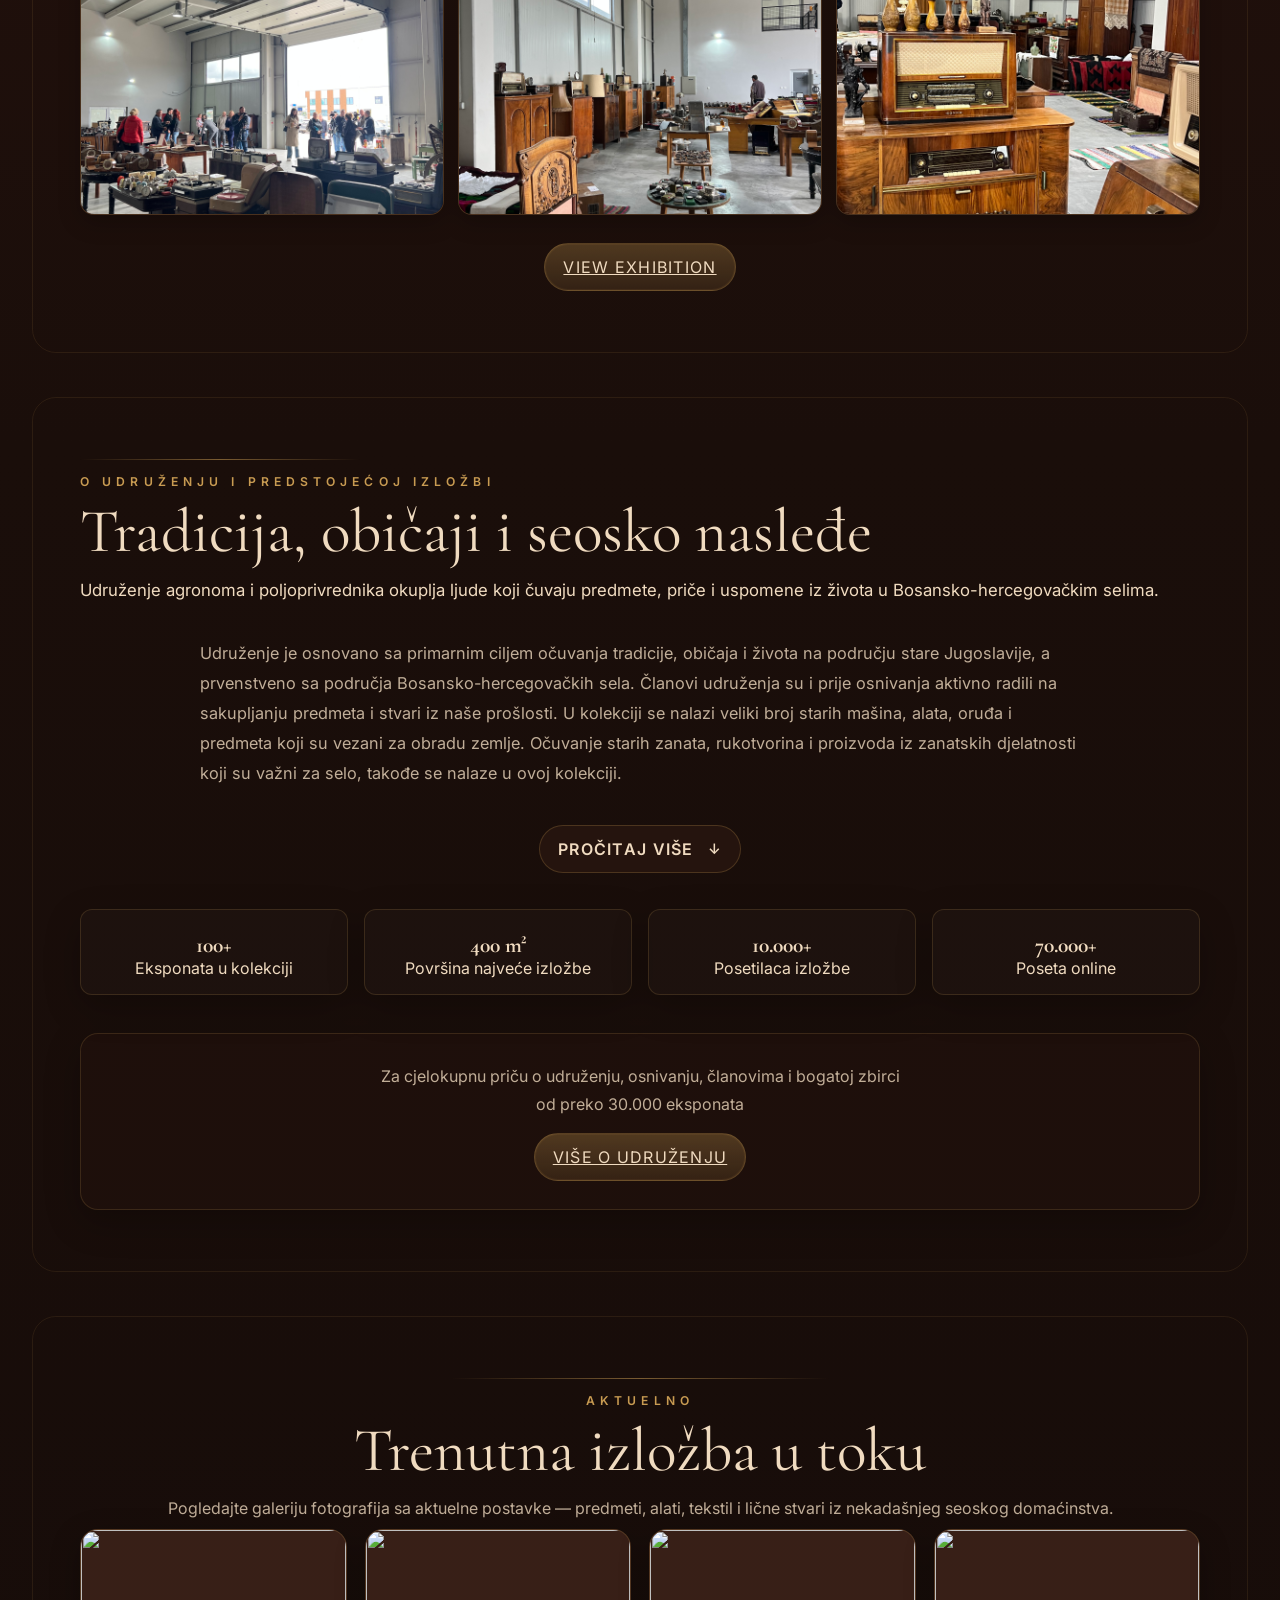
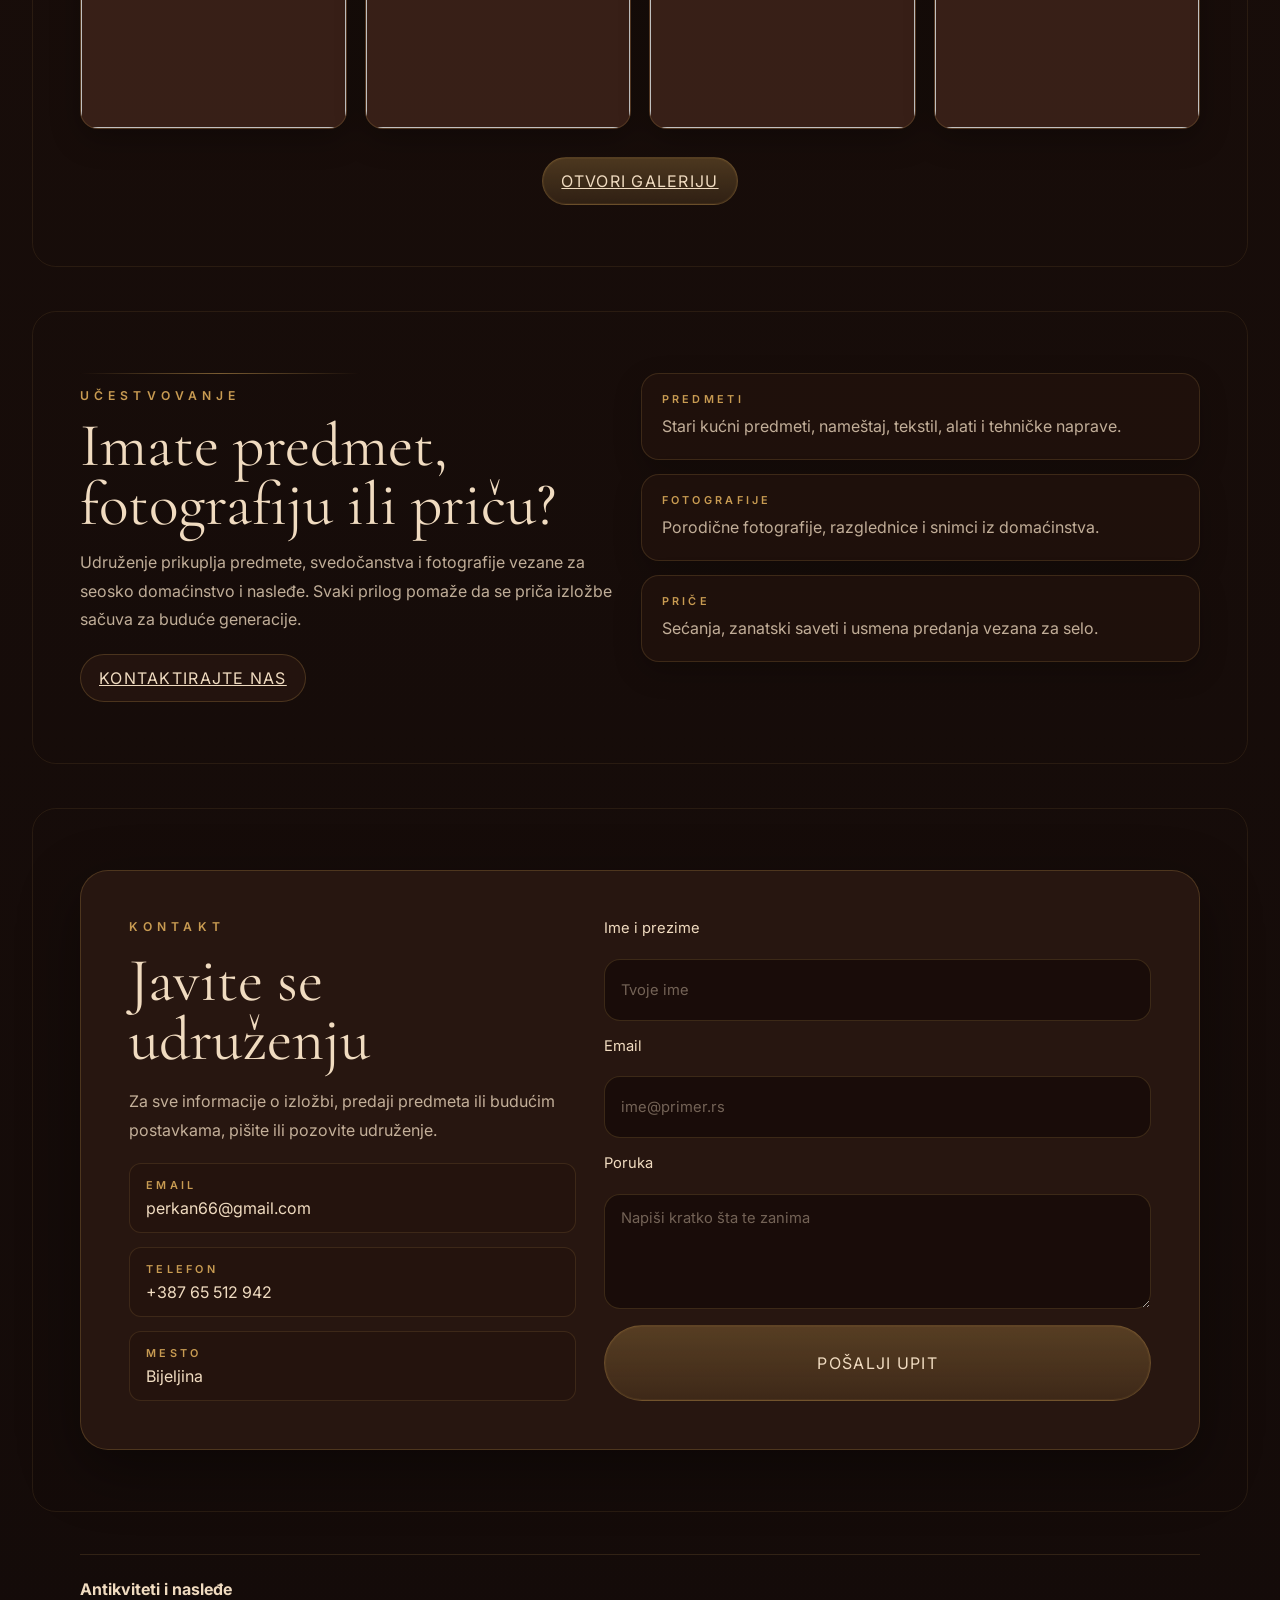
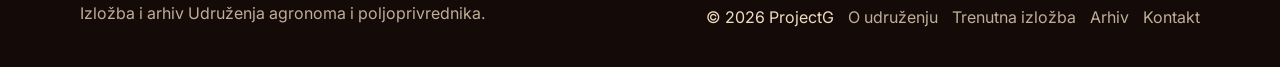
==== commit b9a8ae9c: "Add i18n for opening news; lang-toggle on index.html; homepage shows 3 photos without overlay" ====
--- a/index.html
+++ b/index.html
@@ -62,6 +62,7 @@
           <a href="current.html">Predstojeća izložba</a>
           <a href="archive.html">Arhiv</a>
           <a href="#kontakt">Kontakt</a>
+          <button class="lang-toggle" type="button" data-lang-toggle>SR</button>
         </nav>
       </div>
     </header>
@@ -103,31 +104,34 @@
       <section class="section reveal">
         <div class="container">
           <div class="section-heading">
-            <span class="eyebrow">Novosti</span>
-            <h2>Otvorena nova etno izložba</h2>
-            <p class="hero-lead"><strong>25. septembar 2026.</strong></p>
+            <span class="eyebrow" data-i18n="opening.eyebrow">Novosti</span>
+            <h2 data-i18n="opening.h2.index">Otvorena nova etno izložba</h2>
+            <p class="hero-lead"><strong data-i18n="opening.date">25. septembar 2026.</strong></p>
           </div>
 
           <div class="opening-news">
-            <p>
-              Danas je u Bijeljini svečano otvorena nova etno izložba koja
+            <p data-i18n="opening.p1.index">Danas je u Bijeljini svečano otvorena nova etno izložba koja
               predstavlja predmete, priče i uspomene vezane za život i
-              svakodnevicu nekadašnjeg seoskog domaćinstva.
-            </p>
-            <p>
-              Kroz sačuvane predmete i zbirke, izložba čuva dio materijalnog
+              svakodnevicu nekadašnjeg seoskog domaćinstva.</p>
+            <p data-i18n="opening.p2">Kroz sačuvane predmete i zbirke, izložba čuva dio materijalnog
               i kulturnog nasljeđa Semberije i približava posjetiocima način
-              života, rada i običaja prethodnih generacija.
-            </p>
-            <p class="opening-hint">Pogledajte fotografije sa otvorenja izložbe.</p>
-          </div>
-
-          <div class="opening-gallery" data-opening-gallery aria-label="Galerija sa otvorenja izložbe">
+              života, rada i običaja prethodnih generacija.</p>
+            <p class="opening-hint" data-i18n="opening.hint">Pogledajte fotografije sa otvorenja izložbe.</p>
+          </div>
+
+          <div
+            class="opening-gallery opening-gallery-compact"
+            data-opening-gallery
+            data-opening-count="3"
+            data-opening-overlay="false"
+            data-i18n-aria="opening.gallery.aria"
+            aria-label="Galerija sa otvorenja izložbe"
+          >
             <div class="opening-gallery-grid" data-opening-grid></div>
           </div>
 
           <div class="opening-cta">
-            <a class="button button-primary" href="current.html">Pogledaj izložbu</a>
+            <a class="button button-primary" href="current.html" data-i18n="opening.cta">Pogledaj izložbu</a>
           </div>
         </div>
       </section>
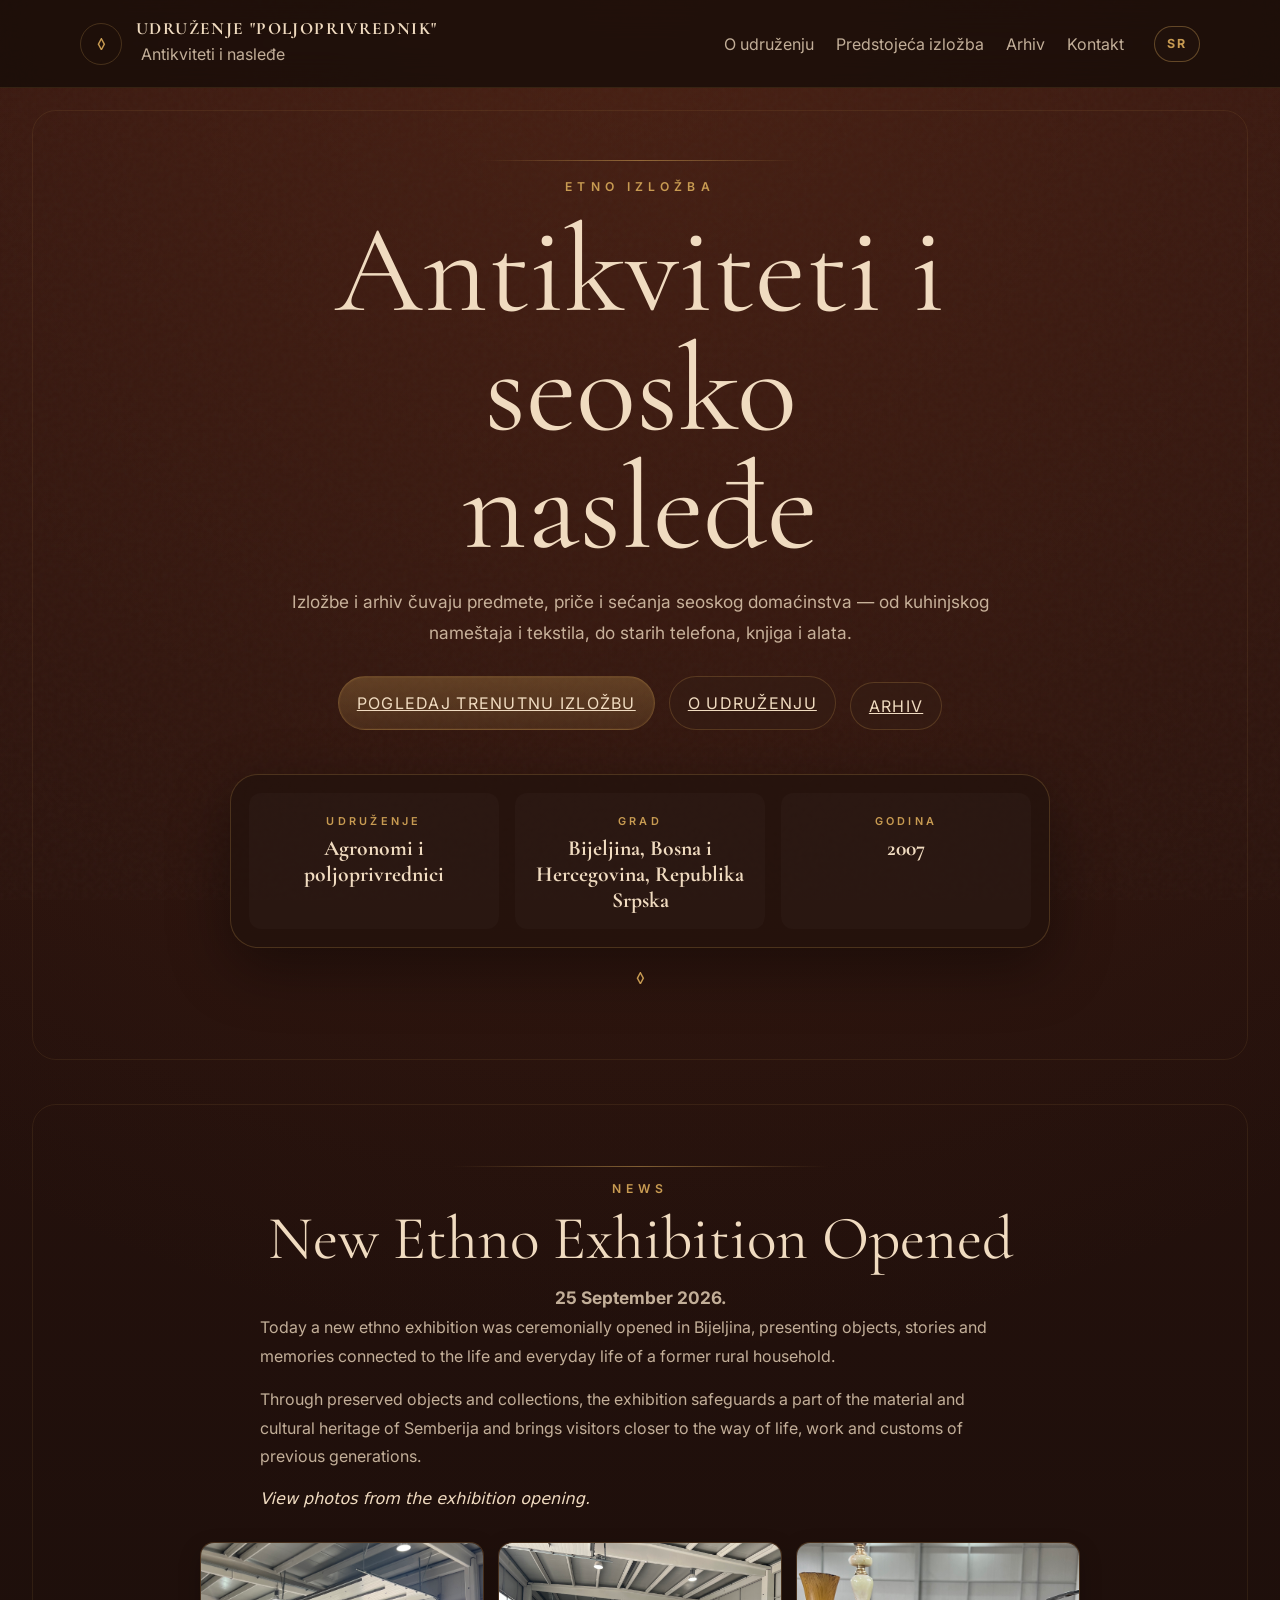
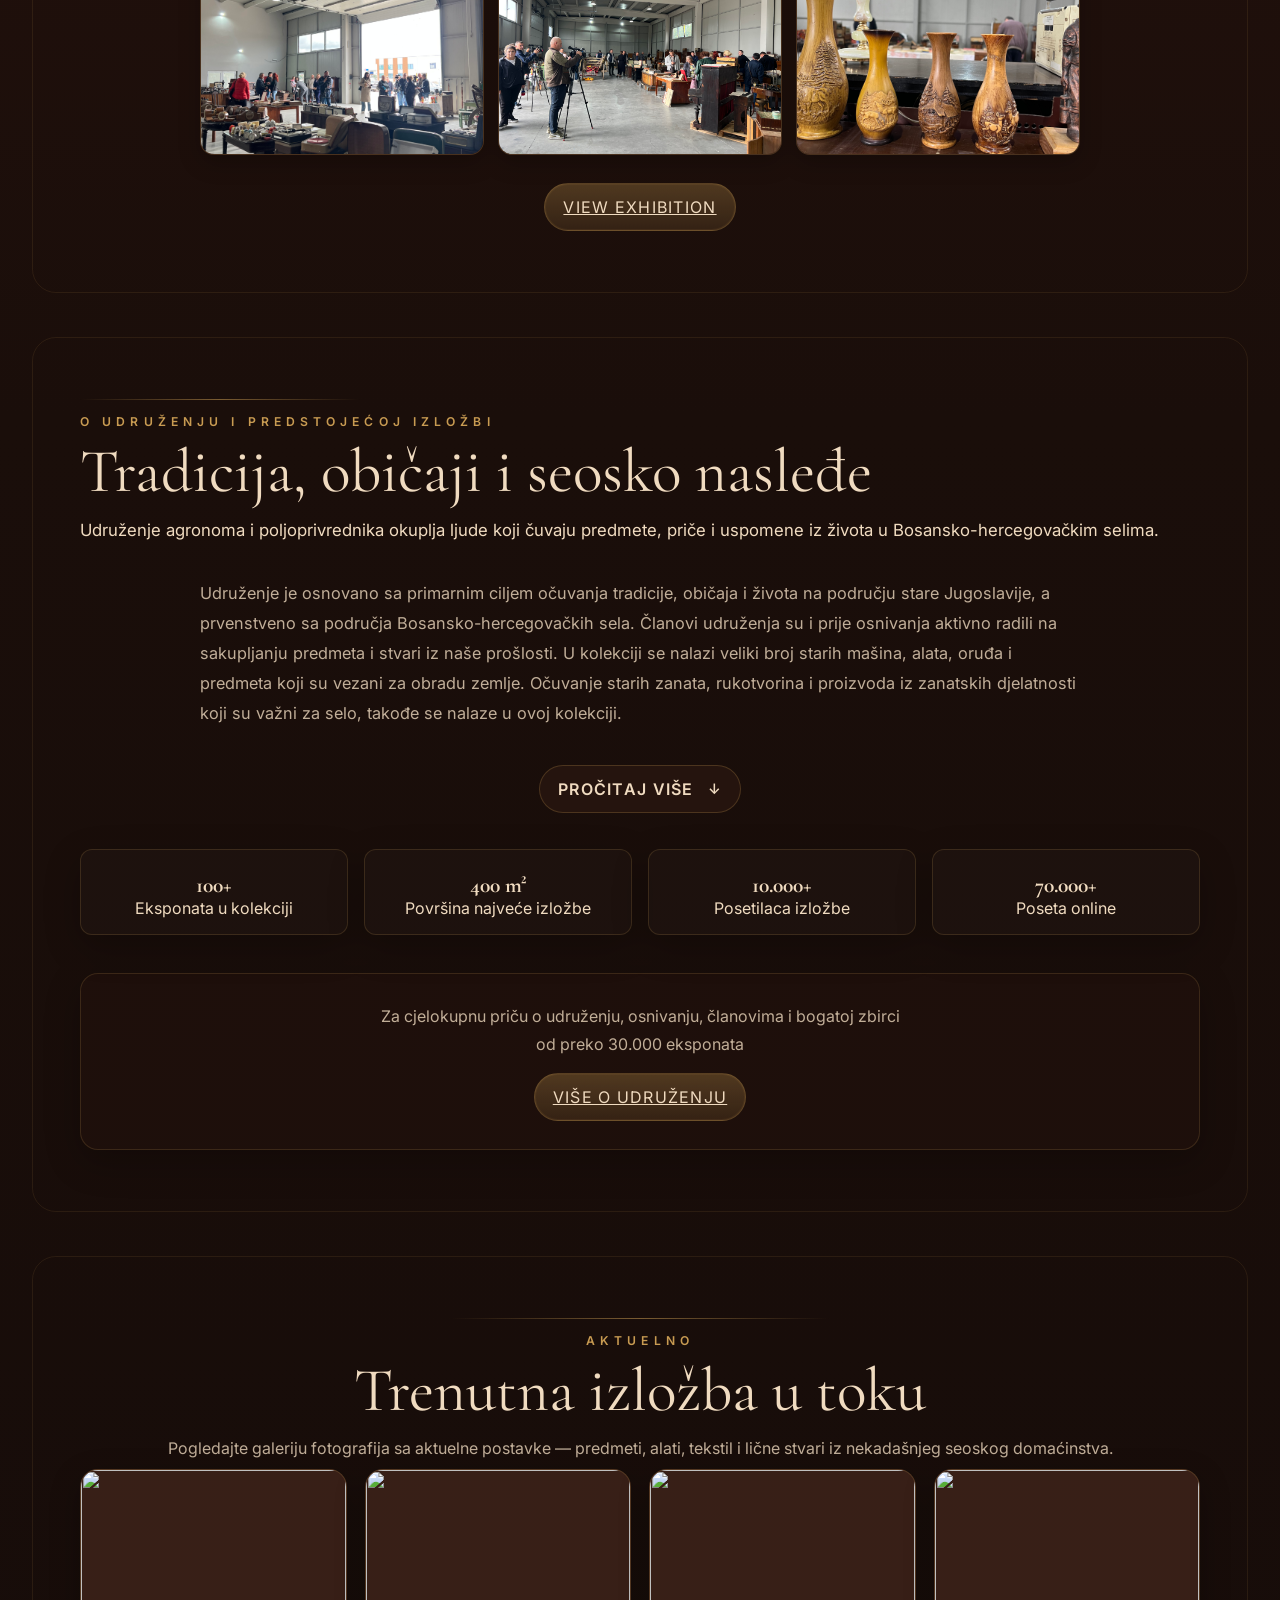
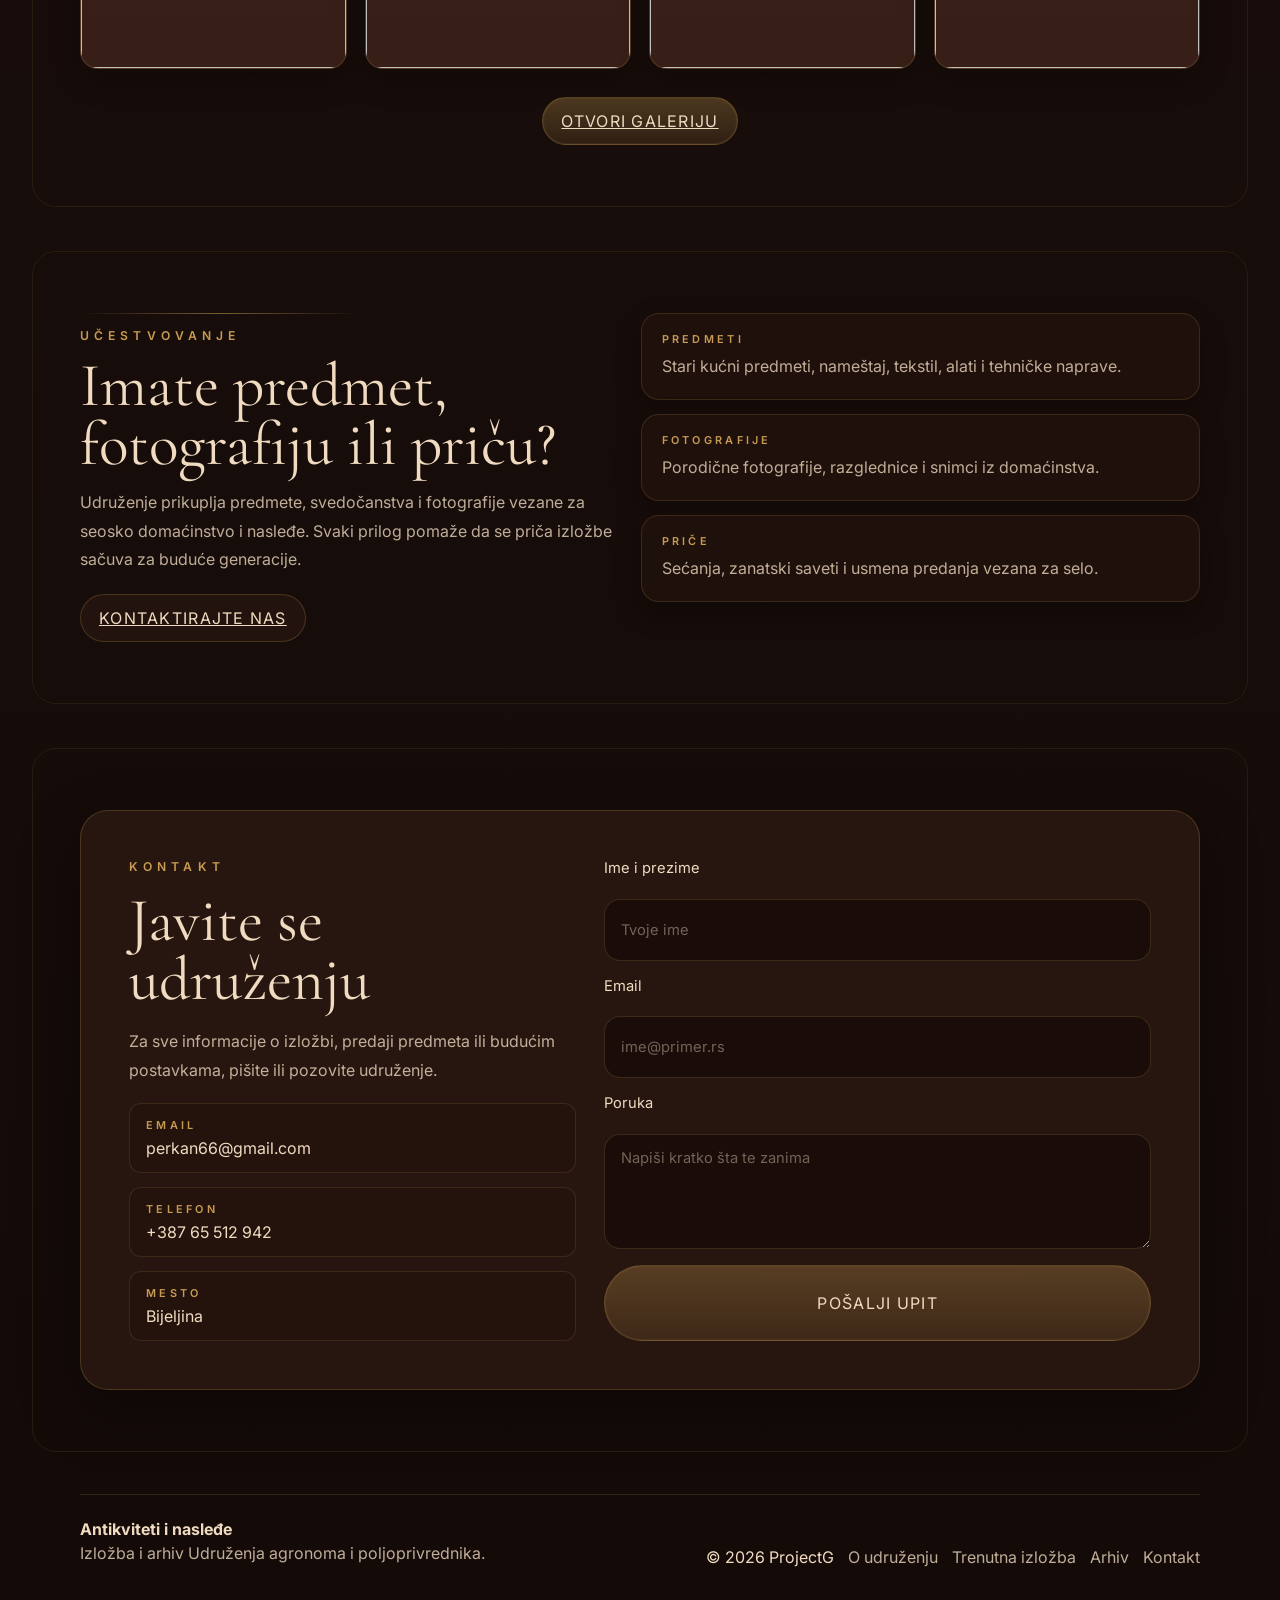
==== commit d799b2fe: "index.html: replace JS gallery with 3 static photos, no lightbox" ====
--- a/index.html
+++ b/index.html
@@ -120,14 +120,37 @@
           </div>
 
           <div
-            class="opening-gallery opening-gallery-compact"
-            data-opening-gallery
-            data-opening-count="3"
-            data-opening-overlay="false"
+            class="opening-preview"
             data-i18n-aria="opening.gallery.aria"
             aria-label="Galerija sa otvorenja izložbe"
           >
-            <div class="opening-gallery-grid" data-opening-grid></div>
+            <figure>
+              <img
+                src="otvorenje/jpg/IMG_5396.jpg"
+                data-i18n-alt="opening.thumb.alt"
+                alt="Fotografija sa otvorenja izložbe Srce Semberije"
+                loading="lazy"
+                decoding="async"
+              />
+            </figure>
+            <figure>
+              <img
+                src="otvorenje/jpg/IMG_5404.jpg"
+                data-i18n-alt="opening.thumb.alt"
+                alt="Fotografija sa otvorenja izložbe Srce Semberije"
+                loading="lazy"
+                decoding="async"
+              />
+            </figure>
+            <figure>
+              <img
+                src="otvorenje/jpg/IMG_5416.jpg"
+                data-i18n-alt="opening.thumb.alt"
+                alt="Fotografija sa otvorenja izložbe Srce Semberije"
+                loading="lazy"
+                decoding="async"
+              />
+            </figure>
           </div>
 
           <div class="opening-cta">
--- a/styles.css
+++ b/styles.css
@@ -1986,3 +1986,39 @@
     right: 12px;
   }
 }
+
+/* Static opening preview (index.html) — three non-clickable thumbnails */
+.opening-preview {
+  display: grid;
+  grid-template-columns: repeat(3, minmax(0, 1fr));
+  gap: 14px;
+  margin: 16px auto 28px;
+  max-width: 880px;
+}
+.opening-preview figure {
+  margin: 0;
+  border-radius: 14px;
+  overflow: hidden;
+  border: 1px solid rgba(200, 155, 82, 0.22);
+  background: #25130f;
+  aspect-ratio: 4 / 3;
+  box-shadow: 0 8px 22px rgba(0, 0, 0, 0.22);
+}
+.opening-preview img {
+  display: block;
+  width: 100%;
+  height: 100%;
+  object-fit: cover;
+}
+@media (max-width: 760px) {
+  .opening-preview {
+    grid-template-columns: repeat(3, minmax(0, 1fr));
+    gap: 8px;
+  }
+}
+@media (max-width: 480px) {
+  .opening-preview {
+    grid-template-columns: repeat(3, minmax(0, 1fr));
+    gap: 6px;
+  }
+}
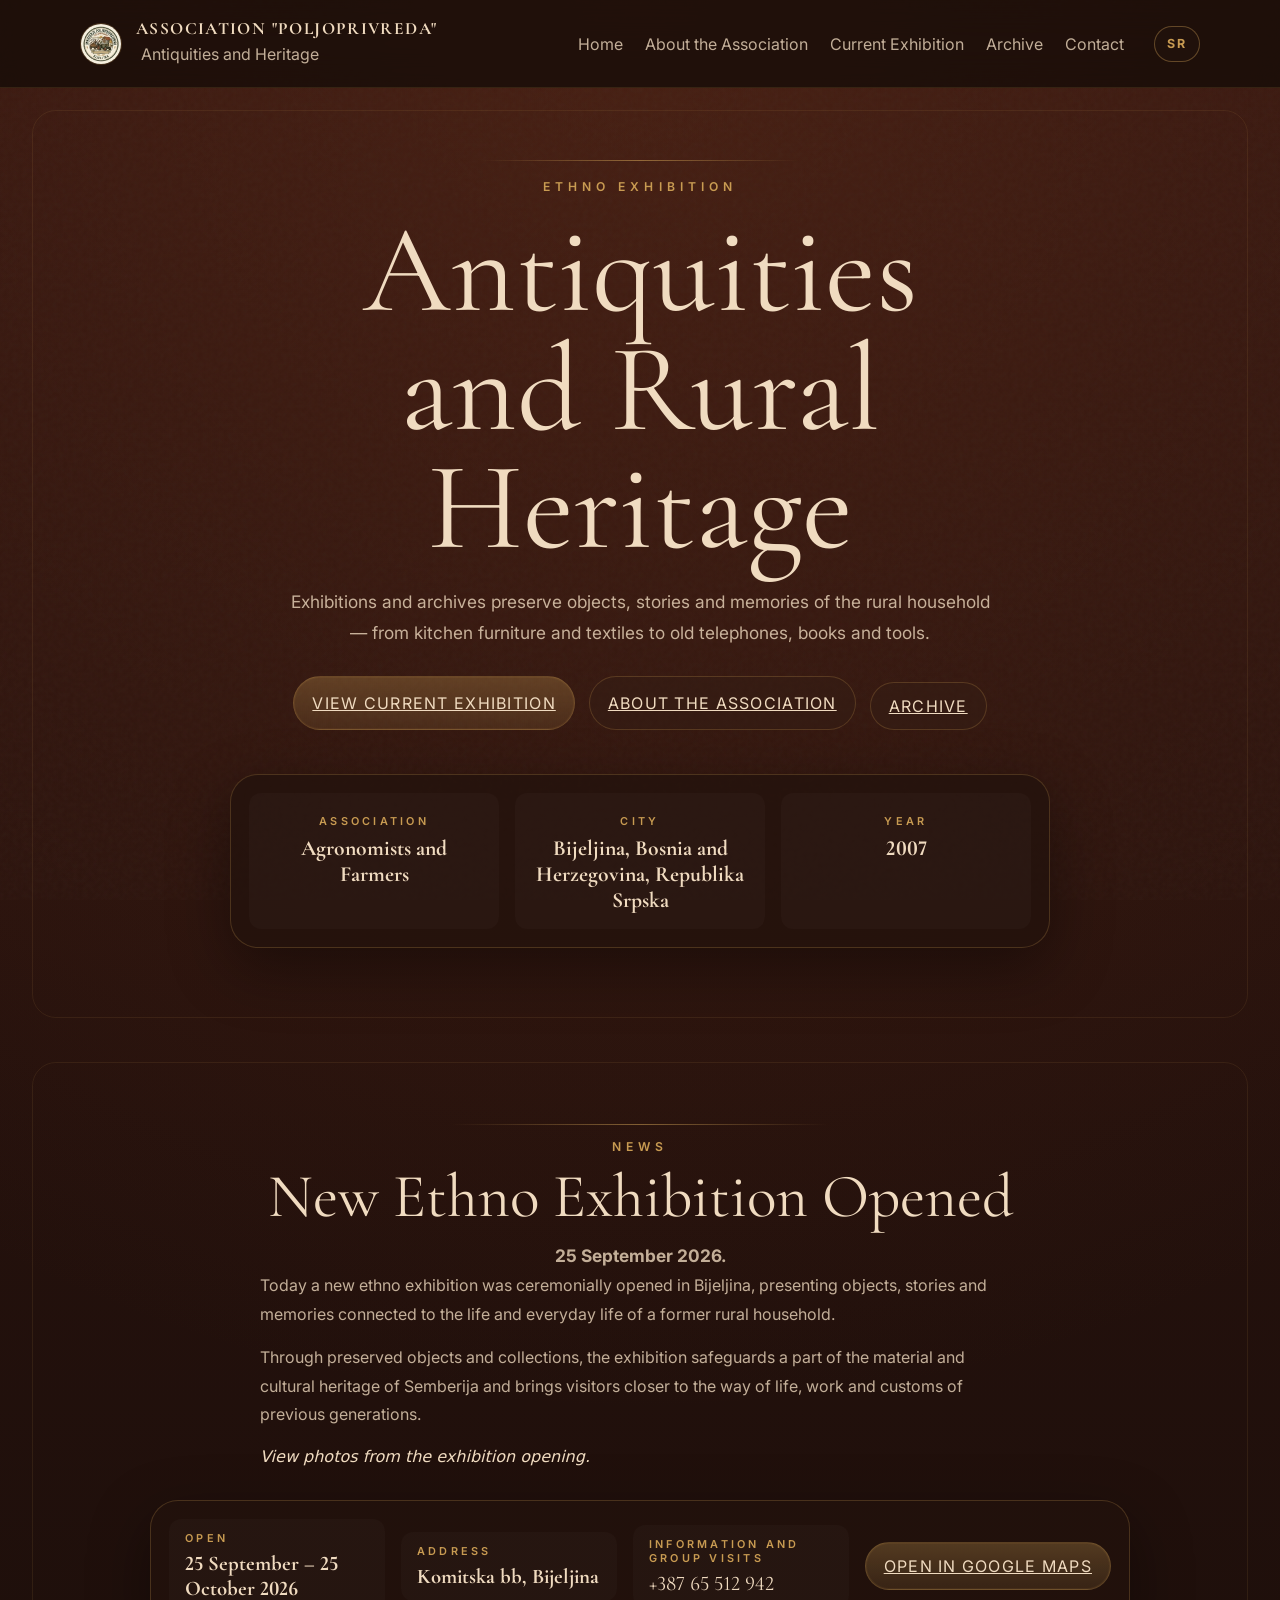
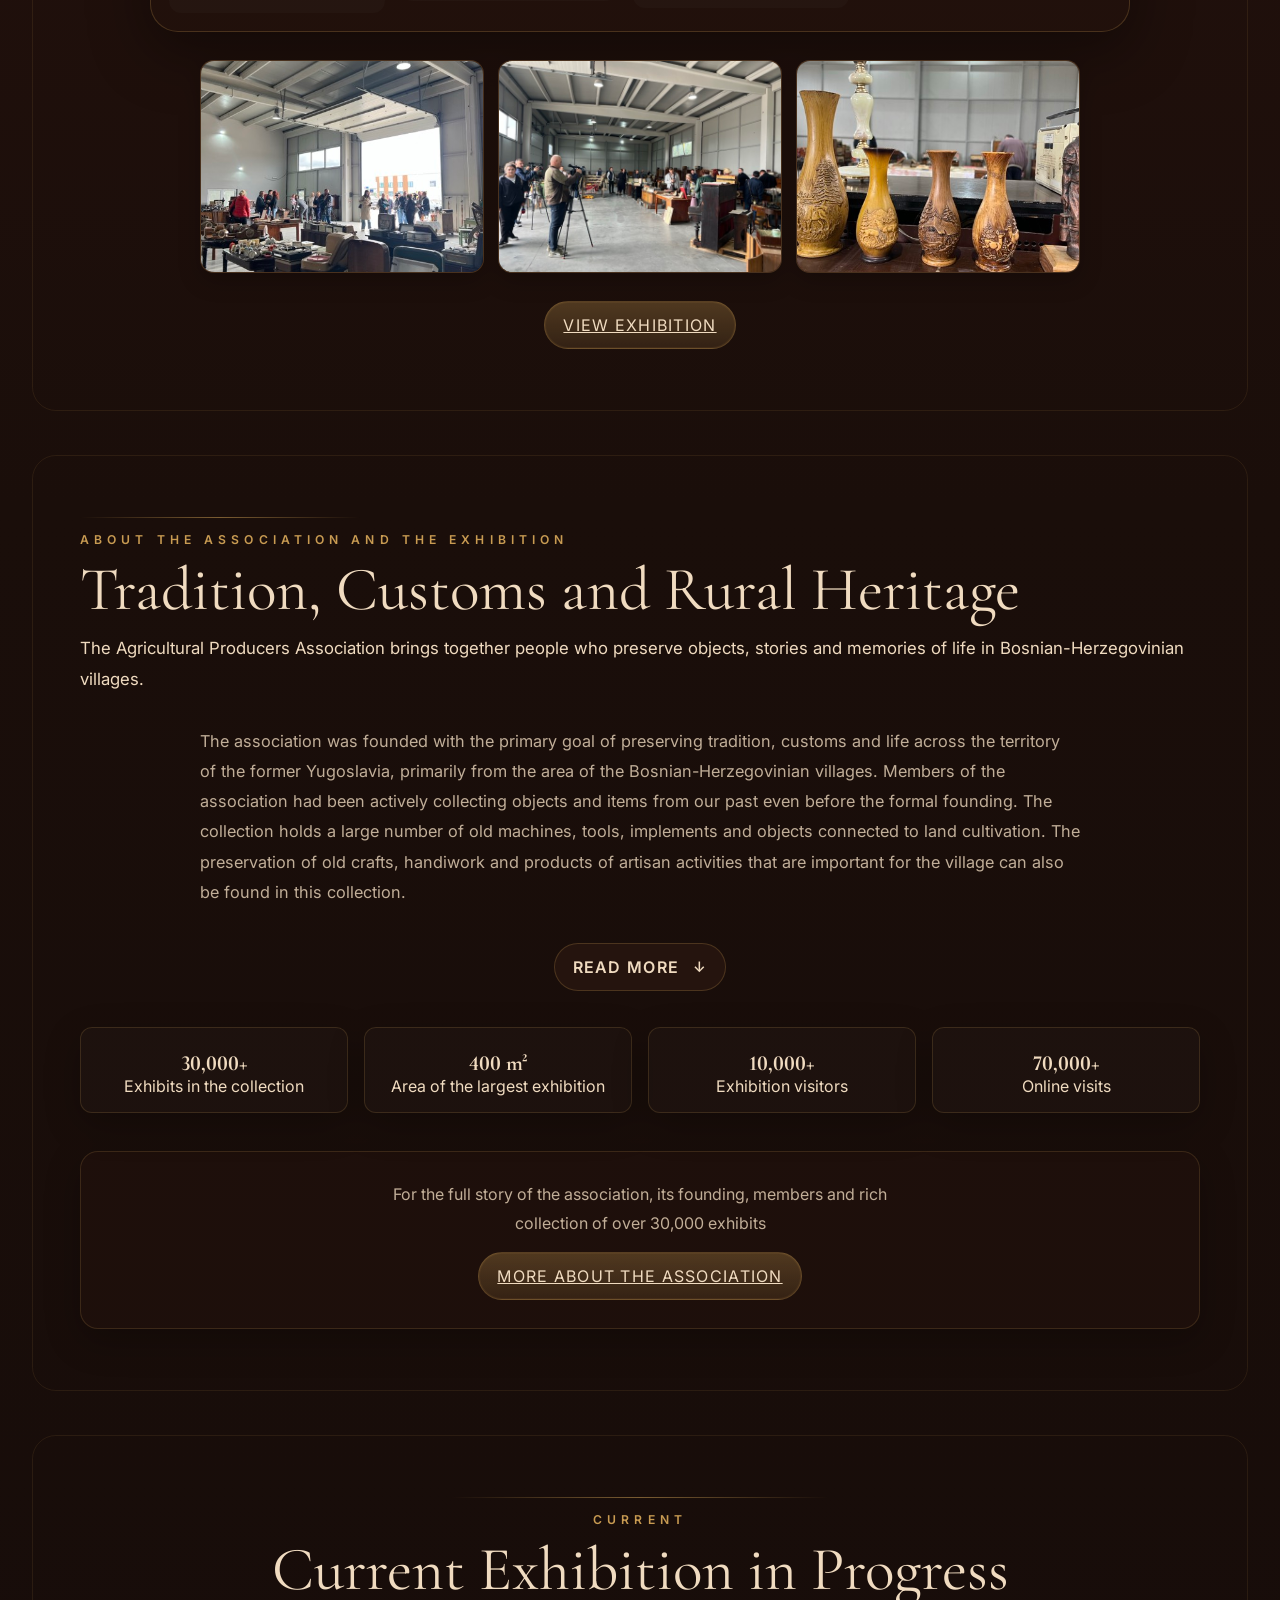
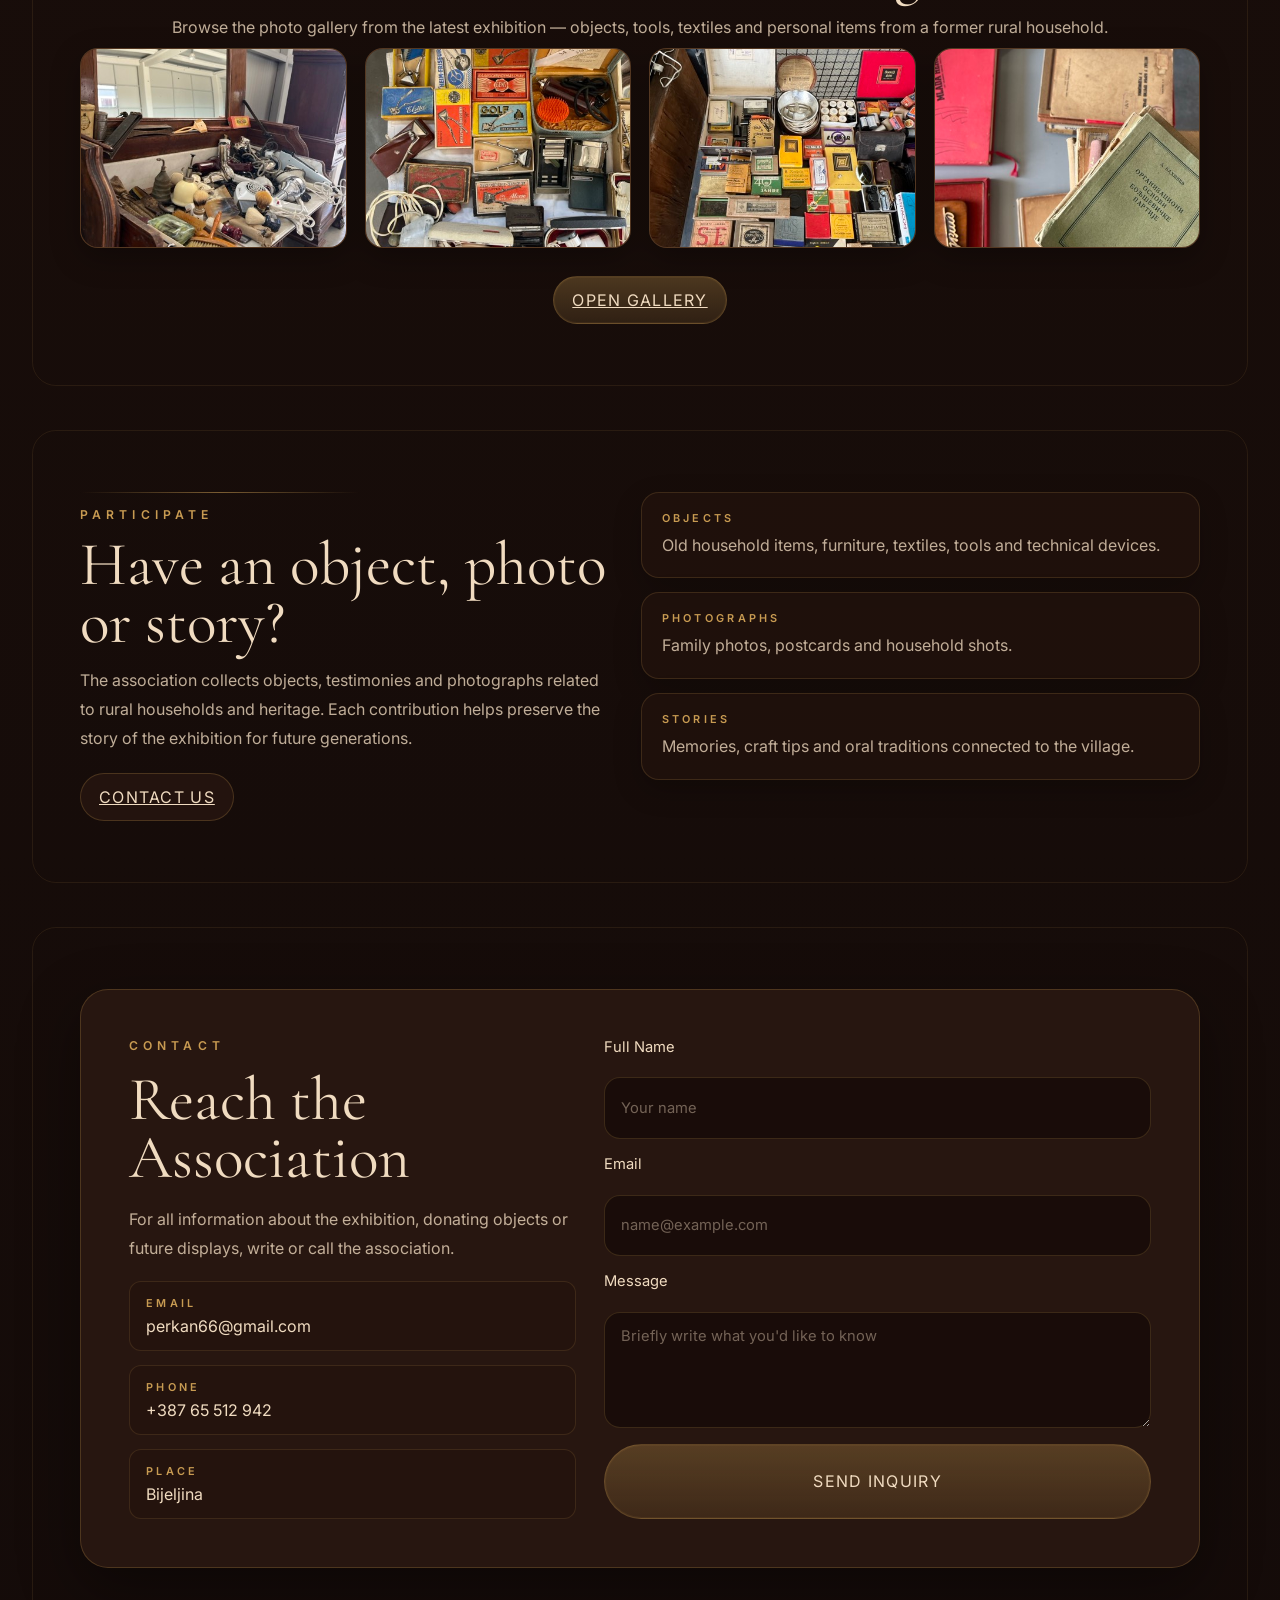
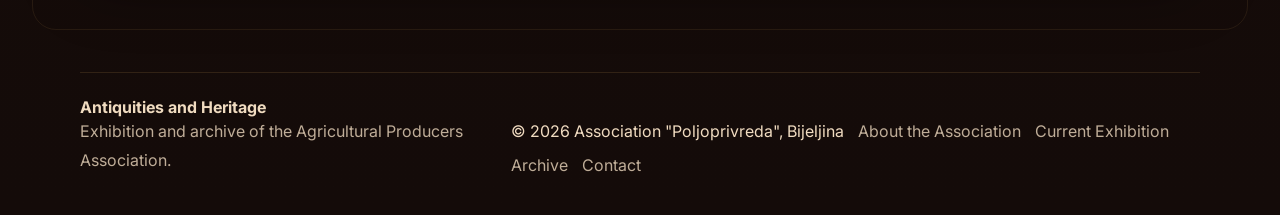
==== commit bfc4d91d: "Improve bilingual site, performance and visitor info - Fix Serbian translation gaps (media cards) an" ====
--- a/index.html
+++ b/index.html
@@ -1,31 +1,33 @@
 <!doctype html>
-<html lang="sr-Latn">
+<html lang="sr" data-i18n-title="site.title">
   <head>
     <meta charset="UTF-8" />
     <meta name="viewport" content="width=device-width, initial-scale=1.0" />
-    <title>Antikviteti i nasleđe | Početna</title>
+    <title>Antikviteti i nasljeđe | Početna</title>
     <meta
       name="description"
-      content="Izložba i arhiv antikviteta i seoskog nasleđa Udruženja agronoma i poljoprivrednika."
+      data-i18n="site.description.home"
+      content="Izložba i arhiv antikviteta i seoskog nasljeđa Udruženja poljoprivrednih proizvođača."
     />
     <meta name="theme-color" content="#1b0f0b" />
-    <meta property="og:site_name" content="Antikviteti i nasleđe" />
-    <meta property="og:locale" content="sr_Latn_RS" />
+    <meta property="og:site_name" content="Srce Semberije — Antikviteti i nasljeđe" />
+    <meta property="og:locale" content="sr_RS" />
     <meta property="og:type" content="website" />
-    <meta property="og:title" content="Antikviteti i nasleđe | Udruženje agronoma i poljoprivrednika" />
+    <meta property="og:title" content="Antikviteti i nasljeđe | Početna" />
     <meta
       property="og:description"
-      content="Izložba i arhiv antikviteta i seoskog nasleđa Udruženja agronoma i poljoprivrednika."
+      content="Izložba i arhiv antikviteta i seoskog nasljeđa Udruženja poljoprivrednih proizvođača."
     />
-    <meta property="og:image" content="slike/1a49226b314358939cae71356e4f564d.JPEG" />
+    <meta property="og:image" content="https://srcesemberije.org/slike/1a49226b314358939cae71356e4f564d.JPEG" />
     <meta name="twitter:card" content="summary_large_image" />
     <script type="application/ld+json">
       {
         "@context": "https://schema.org",
         "@type": "Organization",
-        "name": "Udruženje agronoma i poljoprivrednika",
-        "alternateName": "Antikviteti i nasleđe",
-        "description": "Udruženje koje čuva seosko nasleđe, predmete, zanate i uspomene iz bosansko-hercegovačkih sela."
+        "name": "Udruženje poljoprivrednih proizvođača „Poljoprivreda“",
+        "alternateName": "Srce Semberije — Antikviteti i nasljeđe",
+        "url": "https://srcesemberije.org/",
+        "description": "Udruženje koje čuva seosko nasljeđe, predmete, zanate i uspomene iz bosansko-hercegovačkih sela."
       }
     </script>
     <link rel="preconnect" href="https://fonts.googleapis.com" />
@@ -36,6 +38,7 @@
     />
     <link rel="icon" href="favicon.svg" type="image/svg+xml" />
     <link rel="stylesheet" href="styles.css" />
+    <script defer src="i18n.js"></script>
     <script defer src="script.js"></script>
   </head>
   <body>
@@ -44,10 +47,10 @@
     <header class="site-header">
       <div class="container header-inner">
         <a class="brand" href="index.html">
-          <span class="brand-mark">◊</span>
+          <span class="brand-mark"><img src="logo-mark.jpg" data-i18n-alt="brand.img.alt" alt="Antikviteti i nasljeđe" /></span>
           <span>
-            <strong class="brand-title">Udruženje "Poljoprivrednik"</strong>
-            <small class="brand-subtitle">Antikviteti i nasleđe</small>
+            <strong class="brand-title" data-i18n="brand.home">Udruženje "Poljoprivreda"</strong>
+            <small class="brand-subtitle" data-i18n="brand.subtitle.home">Antikviteti i nasljeđe</small>
           </span>
         </a>
 
@@ -58,10 +61,11 @@
         </button>
 
         <nav id="site-nav" class="site-nav">
-          <a href="udruzenje.html">O udruženju</a>
-          <a href="current.html">Predstojeća izložba</a>
-          <a href="archive.html">Arhiv</a>
-          <a href="#kontakt">Kontakt</a>
+          <a href="index.html" aria-current="page" data-i18n="nav.home">Početna</a>
+          <a href="udruzenje.html" data-i18n="nav.about">O udruženju</a>
+          <a href="current.html" data-i18n="nav.upcoming">Trenutna izložba</a>
+          <a href="archive.html" data-i18n="nav.archive">Arhiv</a>
+          <a href="#kontakt" data-i18n="nav.contact">Kontakt</a>
           <button class="lang-toggle" type="button" data-lang-toggle>SR</button>
         </nav>
       </div>
@@ -70,31 +74,27 @@
     <main>
       <section class="hero section reveal">
         <div class="container hero-grid">
-          <div class="eyebrow">Etno izložba</div>
-          <h1>Antikviteti i seosko nasleđe</h1>
-          <p class="hero-lead">
-            Izložbe i arhiv čuvaju predmete, priče i sećanja seoskog domaćinstva —
-            od kuhinjskog nameštaja i tekstila, do starih telefona, knjiga i alata. 
-          </p>
+          <div class="eyebrow" data-i18n="hero.eyebrow.home">Etno izložba</div>
+          <h1 data-i18n="hero.h1.home">Antikviteti i seosko nasljeđe</h1>
+          <p class="hero-lead" data-i18n="hero.lead.home">Izložbe i arhiv čuvaju predmete, priče i sjećanja seoskog domaćinstva — od kuhinjskog namještaja i tekstila, do starih telefona, knjiga i alata.</p>
 
           <div class="hero-actions">
-            <a class="button button-primary" href="current.html">Pogledaj trenutnu izložbu</a>
-            <a class="button button-secondary" href="udruzenje.html">O udruženju</a>
-            <a class="button button-secondary intro-cta" href="udruzenje.html">Arhiv</a>
-            
+            <a class="button button-primary" href="current.html" data-i18n="hero.cta.view">Pogledaj trenutnu izložbu</a>
+            <a class="button button-secondary" href="udruzenje.html" data-i18n="hero.cta.about">O udruženju</a>
+            <a class="button button-secondary intro-cta" href="archive.html" data-i18n="hero.cta.archive">Arhiv</a>
           </div>
 
           <div class="hero-panel">
             <article>
-              <span class="label">Udruženje</span>
-              <strong>Agronomi i poljoprivrednici</strong>
+              <span class="label" data-i18n="hero.panel.association">Udruženje</span>
+              <strong data-i18n="hero.panel.association.value">Agronomi i poljoprivrednici</strong>
             </article>
             <article>
-              <span class="label">Grad</span>
-              <strong>Bijeljina, Bosna i Hercegovina, Republika Srpska</strong>
+              <span class="label" data-i18n="hero.panel.city">Grad</span>
+              <strong data-i18n="hero.panel.city.value">Bijeljina, Bosna i Hercegovina, Republika Srpska</strong>
             </article>
             <article>
-              <span class="label">Godina</span>
+              <span class="label" data-i18n="hero.panel.year">Godina</span>
               <strong>2007</strong>
             </article>
           </div>
@@ -110,13 +110,31 @@
           </div>
 
           <div class="opening-news">
-            <p data-i18n="opening.p1.index">Danas je u Bijeljini svečano otvorena nova etno izložba koja
-              predstavlja predmete, priče i uspomene vezane za život i
-              svakodnevicu nekadašnjeg seoskog domaćinstva.</p>
-            <p data-i18n="opening.p2">Kroz sačuvane predmete i zbirke, izložba čuva dio materijalnog
-              i kulturnog nasljeđa Semberije i približava posjetiocima način
-              života, rada i običaja prethodnih generacija.</p>
+            <p data-i18n="opening.p1.index">Danas je u Bijeljini svečano otvorena nova etno izložba koja predstavlja predmete, priče i uspomene vezane za život i svakodnevicu nekadašnjeg seoskog domaćinstva.</p>
+            <p data-i18n="opening.p2">Kroz sačuvane predmete i zbirke, izložba čuva dio materijalnog i kulturnog nasljeđa Semberije i približava posjetiocima način života, rada i običaja prethodnih generacija.</p>
             <p class="opening-hint" data-i18n="opening.hint">Pogledajte fotografije sa otvorenja izložbe.</p>
+          </div>
+
+          <div class="visit-card" data-i18n-aria="visit.h2" aria-label="Posjetite izložbu">
+            <div>
+              <span class="label" data-i18n="visit.dates.label">Otvoreno</span>
+              <strong data-i18n="visit.dates.value">25. septembar – 25. oktobar 2026.</strong>
+            </div>
+            <div>
+              <span class="label" data-i18n="visit.address.label">Adresa</span>
+              <strong data-i18n="visit.address.value">Komitska bb, Bijeljina</strong>
+            </div>
+            <div>
+              <span class="label" data-i18n="visit.contact.label">Informacije i grupne posjete</span>
+              <a href="tel:+38765512942">+387 65 512 942</a>
+            </div>
+            <a
+              class="button button-primary"
+              href="https://www.google.com/maps/search/?api=1&amp;query=Komitska+bb%2C+Bijeljina"
+              target="_blank"
+              rel="noopener noreferrer"
+              data-i18n="visit.map"
+            >Otvori u Google mapama</a>
           </div>
 
           <div
@@ -126,7 +144,7 @@
           >
             <figure>
               <img
-                src="otvorenje/jpg/IMG_5396.jpg"
+                src="otvorenje/thumb/IMG_5396.jpg"
                 data-i18n-alt="opening.thumb.alt"
                 alt="Fotografija sa otvorenja izložbe Srce Semberije"
                 loading="lazy"
@@ -135,7 +153,7 @@
             </figure>
             <figure>
               <img
-                src="otvorenje/jpg/IMG_5404.jpg"
+                src="otvorenje/thumb/IMG_5404.jpg"
                 data-i18n-alt="opening.thumb.alt"
                 alt="Fotografija sa otvorenja izložbe Srce Semberije"
                 loading="lazy"
@@ -144,7 +162,7 @@
             </figure>
             <figure>
               <img
-                src="otvorenje/jpg/IMG_5416.jpg"
+                src="otvorenje/thumb/IMG_5416.jpg"
                 data-i18n-alt="opening.thumb.alt"
                 alt="Fotografija sa otvorenja izložbe Srce Semberije"
                 loading="lazy"
@@ -162,115 +180,58 @@
       <section id="o-udruzenju" class="section reveal">
         <div class="container">
           <div class="section-heading narrow">
-            <span class="eyebrow">O udruženju i predstojećoj izložbi</span>
-            <h2>Tradicija, običaji i seosko nasleđe</h2>
-            <p class="about-lead">
-              Udruženje agronoma i poljoprivrednika okuplja ljude koji čuvaju predmete,
-              priče i uspomene iz života u Bosansko-hercegovačkim selima. 
-            </p>
+            <span class="eyebrow" data-i18n="about.eyebrow">O udruženju i izložbi</span>
+            <h2 data-i18n="about.h2">Tradicija, običaji i seosko nasljeđe</h2>
+            <p class="about-lead" data-i18n="about.lead">Udruženje poljoprivrednih proizvođača okuplja ljude koji čuvaju predmete, priče i uspomene iz života u Bosansko-hercegovačkim selima.</p>
           </div>
 
           <div class="about-prose">
-            <p>
-              Udruženje je osnovano sa primarnim ciljem očuvanja tradicije, običaja i života
-              na području stare Jugoslavije, a prvenstveno sa područja Bosansko-hercegovačkih
-              sela. Članovi udruženja su i prije osnivanja aktivno radili na
-              sakupljanju predmeta i stvari iz naše prošlosti. U kolekciji se nalazi veliki
-              broj starih mašina, alata, oruđa i predmeta koji su vezani za obradu zemlje.
-              Očuvanje starih zanata, rukotvorina i proizvoda iz zanatskih djelatnosti koji
-              su važni za selo, takođe se nalaze u ovoj kolekciji.
-            </p>
+            <p data-i18n="about.p1">Udruženje je osnovano sa primarnim ciljem očuvanja tradicije, običaja i života na području stare Jugoslavije, a prvenstveno sa područja Bosansko-hercegovačkih sela. Članovi udruženja su i prije osnivanja aktivno radili na sakupljanju predmeta i stvari iz naše prošlosti. U kolekciji se nalazi veliki broj starih mašina, alata, oruđa i predmeta koji su vezani za obradu zemlje. Očuvanje starih zanata, rukotvorina i proizvoda iz zanatskih djelatnosti koji su važni za selo, takođe se nalaze u ovoj kolekciji.</p>
 
             <div class="about-more" id="about-more-text" hidden>
-              <p>
-                Više stotina knjiga, tekstila i odjeće, zavidna kolekcija starih radio i TV
-              aparata, bogata kolekcija starog namještaja i ćilima će biti izložena na etno
-              izložbi „Srce Semberije - život u prošlosti". Izložba treba da prikaže šta se sve koristilo na
-              našim prostorima krajem 19. i početkom 20. vijeka, koji materijali su se
-              koristili, kako su pravljeni, koliko su trajali i niz drugih pitanja i
-              odgovora daće ova izložba.
-            </p>
-            <p>
-              Pažljivom posjetiocu izložbe neće promaći koliko je život i rad u prošlosti
-              bio racionalan, efikasan i jednostavan, koliko su svakodnevni predmeti bili od
-              prirodnih materijala, koliki je sklad postojao između života na selu i
-              prirodnog okruženja, i to je samo jedan od ciljeva koje treba da prikaže ova izložba.
-              Posebno želimo da istaknemo da svaki posjetilac obrati pažnju na dizajn, ergonomiju i
-              boje predmeta ali i tekstila kao i odjeće koja se koristila u prošlosti.
-            </p>
-            <p>
-              Na izložbi će biti prikazano više od 1000 eksponata, kojim je obuhvaćen niz segmenata iz prošlosti, kao što su: poljoprivreda, zanatstvo, školstvo, muzika i medicina. Ističemo kolekciju starih pegli,
-              fotoaparata, radio uređaja, satova, knjiga, posuđa, odjeće, ćilima,
-              rukotvorina, ploča, namještaja, pisaćih mašina, lampi i drugog.
-            </p>
-            <p>
-              Cilj izložbe je da edukuje i informiše posjetioce o prošlosti i da ih podstakne da razmišljaju o vezi između prošlosti i sadašnjosti, ali i da probudi osjećaj i emocije. Udruženje je do sada više puta javno nastupalo na
-              sajmovima i etno smotrama u Republici Srpskoj, a tokom 2026. godine samostalno su organizovali
-              etno izložbu koja je bila postavljena na površini od 400 m² sa takođe zavidnim
-              brojem izloženih predmeta. Izložba je trajala dva mjeseca, a istu je posjetilo
-              preko 10.000 posjetilaca. Internet prezentaciju je pogledalo više od 70.000
-              posjetilaca.
-            </p>
-            <p>
-              Posebno su nas obradovali pozitivni komentari izložbe, a ono što ohrabruje
-              jeste činjenica da je na izložbi predstavljen samo dio predmeta koji se nalaze
-              u našoj kolekciji. Zbog uslova, nemogućnosti pravilne obrade predmeta,
-              nepostojanja adekvatnog izložbenog prostora i namještaja, veliki dio predmeta
-              ostao je u magacinu udruženja da se čuva, nadamo se, do sledeće izložbe.
-              Pozivamo vas da posjetite našu izložbu.
-              </p>
-            </div>
-
-            <div class="about-readmore" style="margin-top: 18px; display: flex; justify-content: center;">
+              <p data-i18n="about.more.p1">Više stotina knjiga, tekstila i odjeće, zavidna kolekcija starih radio i TV aparata, bogata kolekcija starog namještaja i ćilima izloženi su na etno izložbi „Srce Semberije - život u prošlosti". Izložba treba da prikaže šta se sve koristilo na našim prostorima krajem 19. i početkom 20. vijeka, koji materijali su se koristili, kako su pravljeni, koliko su trajali i niz drugih pitanja i odgovora daće ova izložba.</p>
+            <p data-i18n="about.more.p2">Pažljivom posjetiocu izložbe neće promaći koliko je život i rad u prošlosti bio racionalan, efikasan i jednostavan, koliko su svakodnevni predmeti bili od prirodnih materijala, koliki je sklad postojao između života na selu i prirodnog okruženja, i to je samo jedan od ciljeva koje treba da prikaže ova izložba. Posebno želimo da istaknemo da svaki posjetilac obrati pažnju na dizajn, ergonomiju i boje predmeta ali i tekstila kao i odjeće koja se koristila u prošlosti.</p>
+            <p data-i18n="about.more.p3">Na izložbi je prikazano više od 1.000 eksponata, kojim je obuhvaćen niz segmenata iz prošlosti, kao što su: poljoprivreda, zanatstvo, školstvo, muzika i medicina. Ističemo kolekciju starih pegli, fotoaparata, radio uređaja, satova, knjiga, posuđa, odjeće, ćilima, rukotvorina, ploča, namještaja, pisaćih mašina, lampi i drugog.</p>
+            <p data-i18n="about.more.p4">Cilj izložbe je da edukuje i informiše posjetioce o prošlosti i da ih podstakne da razmišljaju o vezi između prošlosti i sadašnjosti, ali i da probudi osjećaj i emocije. Udruženje je do sada više puta javno nastupalo na sajmovima i etno smotrama u Republici Srpskoj, a tokom 2025. godine samostalno su organizovali etno izložbu koja je bila postavljena na površini od 400 m² sa takođe zavidnim brojem izloženih predmeta. Izložba je trajala dva mjeseca, a istu je posjetilo preko 10.000 posjetilaca. Internet prezentaciju je pogledalo više od 70.000 posjetilaca.</p>
+            <p data-i18n="about.more.p5">Posebno su nas obradovali pozitivni komentari izložbe, a ono što ohrabruje jeste činjenica da je na izložbi predstavljen samo dio predmeta koji se nalaze u našoj kolekciji. Zbog uslova, nemogućnosti pravilne obrade predmeta, nepostojanja adekvatnog izložbenog prostora i namještaja, veliki dio predmeta ostao je u magacinu udruženja da se čuva, nadamo se, do sljedeće izložbe. Pozivamo vas da posjetite našu izložbu.</p>
+            </div>
+
+            <div class="about-readmore">
               <button
                 class="button button-secondary about-readmore-btn"
                 type="button"
                 aria-expanded="false"
                 aria-controls="about-more-text"
-                style="
-                  display: inline-flex;
-                  align-items: center;
-                  gap: 10px;
-                  font-weight: 600;
-                "
               >
-                <span class="readmore-text-show">Pročitaj više</span>
-                <span class="readmore-text-hide" hidden>Pročitaj manje</span>
-                <span class="readmore-icon" aria-hidden="true" style="
-                  display: inline-block;
-                  margin-left: 4px;
-                  transition: transform 220ms ease;
-                  font-size: 0.9em;
-                ">↓</span>
+                <span class="readmore-text-show" data-i18n="about.readmore.show">Pročitaj više</span>
+                <span class="readmore-text-hide" data-i18n="about.readmore.hide" hidden>Pročitaj manje</span>
+                <span class="readmore-icon" aria-hidden="true">↓</span>
               </button>
             </div>
           </div>
 
           <ul class="about-cards">
             <li class="info-card">
-              <strong>100+</strong>
-              <span>Eksponata u kolekciji</span>
+              <strong data-i18n="about.stat1.value">30.000+</strong>
+              <span data-i18n="about.stat1.label">Eksponata u kolekciji</span>
             </li>
             <li class="info-card">
-              <strong>400 m²</strong>
-              <span>Površina najveće izložbe</span>
+              <strong data-i18n="about.stat2.value">400 m²</strong>
+              <span data-i18n="about.stat2.label">Površina najveće izložbe</span>
             </li>
             <li class="info-card">
-              <strong>10.000+</strong>
-              <span>Posetilaca izložbe</span>
+              <strong data-i18n="about.stat3.value">10.000+</strong>
+              <span data-i18n="about.stat3.label">Posjetilaca izložbe</span>
             </li>
             <li class="info-card">
-              <strong>70.000+</strong>
-              <span>Poseta online</span>
+              <strong data-i18n="about.stat4.value">70.000+</strong>
+              <span data-i18n="about.stat4.label">Posjeta online</span>
             </li>
           </ul>
 
           <div class="about-cta">
-            <p>
-              Za cjelokupnu priču o udruženju, osnivanju, članovima i bogatoj zbirci od
-              preko 30.000 eksponata
-            </p>
-            <a class="button button-primary" href="udruzenje.html">Više o udruženju</a>
+            <p data-i18n="about.cta.text">Za cjelokupnu priču o udruženju, osnivanju, članovima i bogatoj zbirci od preko 30.000 eksponata</p>
+            <a class="button button-primary" href="udruzenje.html" data-i18n="about.cta.button">Više o udruženju</a>
           </div>
         </div>
       </section>
@@ -278,63 +239,52 @@
       <section class="section reveal">
         <div class="container">
           <div class="section-heading">
-            <span class="eyebrow">Aktuelno</span>
-            <h2>Trenutna izložba u toku</h2>
-            <p>
-              Pogledajte galeriju fotografija sa aktuelne postavke — predmeti, alati,
-              tekstil i lične stvari iz nekadašnjeg seoskog domaćinstva.
-            </p>
+            <span class="eyebrow" data-i18n="current.eyebrow">Aktuelno</span>
+            <h2 data-i18n="current.h2">Trenutna izložba u toku</h2>
+            <p data-i18n="current.lead">Pogledajte galeriju fotografija sa aktuelne postavke — predmeti, alati, tekstil i lične stvari iz nekadašnjeg seoskog domaćinstva.</p>
           </div>
 
           <div class="current-teaser">
             <div class="current-teaser-grid">
               <a class="current-teaser-card" href="current.html">
-                <img src="trenutnaizlozba/jpg/IMG_4612.jpg" alt="" loading="lazy" decoding="async" />
+                <img src="trenutnaizlozba/thumb/IMG_4612.jpg" alt="" loading="lazy" decoding="async" />
               </a>
               <a class="current-teaser-card" href="current.html">
-                <img src="trenutnaizlozba/jpg/IMG_4615.jpg" alt="" loading="lazy" decoding="async" />
+                <img src="trenutnaizlozba/thumb/IMG_4615.jpg" alt="" loading="lazy" decoding="async" />
               </a>
               <a class="current-teaser-card" href="current.html">
-                <img src="trenutnaizlozba/jpg/IMG_4623.jpg" alt="" loading="lazy" decoding="async" />
+                <img src="trenutnaizlozba/thumb/IMG_4623.jpg" alt="" loading="lazy" decoding="async" />
               </a>
               <a class="current-teaser-card" href="current.html">
-                <img src="trenutnaizlozba/jpg/IMG_4643.jpg" alt="" loading="lazy" decoding="async" />
+                <img src="trenutnaizlozba/thumb/IMG_4643.jpg" alt="" loading="lazy" decoding="async" />
               </a>
             </div>
-            <a class="button button-primary current-teaser-cta" href="current.html">
-              Otvori galeriju
-            </a>
-          </div>
-        </div>
-      </section>
-
-      
+            <a class="button button-primary current-teaser-cta" href="current.html" data-i18n="current.cta">Otvori galeriju</a>
+          </div>
+        </div>
+      </section>
 
       <section class="section reveal">
         <div class="container contribute-grid">
           <div class="section-heading narrow">
-            <span class="eyebrow">Učestvovanje</span>
-            <h2>Imate predmet, fotografiju ili priču?</h2>
-            <p>
-              Udruženje prikuplja predmete, svedočanstva i fotografije vezane za seosko
-              domaćinstvo i nasleđe. Svaki prilog pomaže da se priča izložbe sačuva za
-              buduće generacije.
-            </p>
-            <a class="button button-secondary intro-cta" href="#kontakt">Kontaktirajte nas</a>
+            <span class="eyebrow" data-i18n="contribute.eyebrow">Učestvovanje</span>
+            <h2 data-i18n="contribute.h2">Imate predmet, fotografiju ili priču?</h2>
+            <p data-i18n="contribute.lead">Udruženje prikuplja predmete, svjedočanstva i fotografije vezane za seosko domaćinstvo i nasljeđe. Svaki prilog pomaže da se priča izložbe sačuva za buduće generacije.</p>
+            <a class="button button-secondary intro-cta" href="#kontakt" data-i18n="contribute.cta">Kontaktirajte nas</a>
           </div>
 
           <ul class="contribute-list">
             <li>
-              <span class="label">Predmeti</span>
-              <p>Stari kućni predmeti, nameštaj, tekstil, alati i tehničke naprave.</p>
+              <span class="label" data-i18n="contribute.item1.label">Predmeti</span>
+              <p data-i18n="contribute.item1.text">Stari kućni predmeti, namještaj, tekstil, alati i tehničke naprave.</p>
             </li>
             <li>
-              <span class="label">Fotografije</span>
-              <p>Porodične fotografije, razglednice i snimci iz domaćinstva.</p>
+              <span class="label" data-i18n="contribute.item2.label">Fotografije</span>
+              <p data-i18n="contribute.item2.text">Porodične fotografije, razglednice i snimci iz domaćinstva.</p>
             </li>
             <li>
-              <span class="label">Priče</span>
-              <p>Sećanja, zanatski saveti i usmena predanja vezana za selo.</p>
+              <span class="label" data-i18n="contribute.item3.label">Priče</span>
+              <p data-i18n="contribute.item3.text">Sjećanja, zanatski savjeti i usmena predanja vezana za selo.</p>
             </li>
           </ul>
         </div>
@@ -343,46 +293,41 @@
       <section class="section reveal">
         <div class="container contact-card" id="kontakt">
           <div class="contact-info">
-            <span class="eyebrow">Kontakt</span>
-            <h2>Javite se udruženju</h2>
-            <p>
-              Za sve informacije o izložbi, predaji predmeta ili budućim postavkama,
-              pišite ili pozovite udruženje.
-            </p>
+            <span class="eyebrow" data-i18n="contact.eyebrow">Kontakt</span>
+            <h2 data-i18n="contact.h2">Javite se udruženju</h2>
+            <p data-i18n="contact.lead">Za sve informacije o izložbi, predaji predmeta ili budućim postavkama, pišite ili pozovite udruženje.</p>
 
             <ul class="contact-list">
               <li>
-                <span class="label">Email</span>
+                <span class="label" data-i18n="contact.label.email">Email</span>
                 <a href="mailto:perkan66@gmail.com">perkan66@gmail.com</a>
               </li>
               <li>
-                <span class="label">Telefon</span>
+                <span class="label" data-i18n="contact.label.phone">Telefon</span>
                 <a href="tel:+38765512942">+387 65 512 942</a>
               </li>
               <li>
-                <span class="label">Mesto</span>
+                <span class="label" data-i18n="contact.label.place">Mjesto</span>
                 <span>Bijeljina</span>
               </li>
             </ul>
           </div>
 
-          <form class="contact-form" novalidate>
+          <form class="contact-form">
             <label>
-              Ime i prezime
-              <input type="text" name="name" placeholder="Tvoje ime" required />
+              <span data-i18n="contact.form.name">Ime i prezime</span>
+              <input type="text" name="name" data-i18n-placeholder="contact.form.name.placeholder" placeholder="Vaše ime" required />
             </label>
             <label>
-              Email
-              <input type="email" name="email" placeholder="ime@primer.rs" required />
+              <span data-i18n="contact.form.email">Email</span>
+              <input type="email" name="email" data-i18n-placeholder="contact.form.email.placeholder" placeholder="ime@primjer.com" required />
             </label>
             <label>
-              Poruka
-              <textarea name="message" rows="4" placeholder="Napiši kratko šta te zanima" required></textarea>
+              <span data-i18n="contact.form.message">Poruka</span>
+              <textarea name="message" rows="4" data-i18n-placeholder="contact.form.message.placeholder" placeholder="Ukratko napišite šta vas zanima" required></textarea>
             </label>
-            <button class="button button-primary" type="submit">Pošalji upit</button>
-            <p class="form-status" role="status" aria-live="polite" hidden>
-              Hvala na poruci. Udruženje će odgovoriti u najkraćem roku.
-            </p>
+            <button class="button button-primary" type="submit" data-i18n="contact.form.submit">Pošalji upit</button>
+            <p class="form-status" role="status" aria-live="polite" data-i18n="contact.form.status" hidden>Hvala na poruci. Udruženje će odgovoriti u najkraćem roku.</p>
           </form>
         </div>
       </section>
@@ -391,15 +336,15 @@
     <footer class="site-footer">
       <div class="container footer-inner">
         <div>
-          <strong>Antikviteti i nasleđe</strong>
-          <p>Izložba i arhiv Udruženja agronoma i poljoprivrednika.</p>
+          <strong data-i18n="brand.subtitle.home">Antikviteti i nasljeđe</strong>
+          <p data-i18n="footer.copy">Izložba i arhiv Udruženja poljoprivrednih proizvođača.</p>
         </div>
         <div class="footer-meta">
-          <span>© 2026 ProjectG</span>
-          <a href="udruzenje.html">O udruženju</a>
-          <a href="current.html">Trenutna izložba</a>
-          <a href="archive.html">Arhiv </a>
-          <a href="#kontakt">Kontakt</a>
+          <span data-i18n="footer.rights">© 2026 Udruženje „Poljoprivreda", Bijeljina</span>
+          <a href="udruzenje.html" data-i18n="footer.about">O udruženju</a>
+          <a href="current.html" data-i18n="footer.current">Trenutna izložba</a>
+          <a href="archive.html" data-i18n="footer.archive">Arhiv</a>
+          <a href="#kontakt" data-i18n="footer.contact">Kontakt</a>
         </div>
       </div>
     </footer>
--- a/styles.css
+++ b/styles.css
@@ -26,6 +26,7 @@
 body {
   margin: 0;
   font-family: "Inter", system-ui, sans-serif;
+  font-variant-numeric: lining-nums;
   background:
     radial-gradient(circle at top, rgba(139, 65, 32, 0.28), transparent 28%),
     linear-gradient(180deg, #2f140f 0%, #1a0e0a 42%, #140b09 100%);
@@ -275,15 +276,6 @@
   background: linear-gradient(90deg, transparent, rgba(200, 155, 82, 0.6), transparent);
 }
 
-.hero-grid::after {
-  content: "◊";
-  display: grid;
-  place-items: center;
-  width: 24px;
-  height: 24px;
-  color: var(--gold);
-}
-
 .hero-lead {
   max-width: 720px;
   font-size: 1.08rem;
@@ -372,15 +364,6 @@
   background: linear-gradient(90deg, transparent, rgba(200, 155, 82, 0.56), transparent);
 }
 
-.section-heading::after {
-  
-  display: grid;
-  place-items: center;
-  width: 24px;
-  height: 24px;
-  color: var(--gold);
-}
-
 .section-heading.narrow {
   justify-items: start;
   text-align: left;
@@ -388,10 +371,6 @@
 
 .section-heading.narrow::before {
   width: min(280px, 58vw);
-}
-
-.section-heading.narrow::after {
-  justify-self: start;
 }
 
 .intro-grid,
@@ -599,6 +578,21 @@
   font-size: 0.95rem;
 }
 
+.form-status[data-state="pending"] {
+  background: transparent;
+  color: var(--muted);
+}
+
+.form-status[data-state="error"] {
+  background: rgba(176, 64, 48, 0.16);
+  border-color: rgba(214, 104, 84, 0.5);
+}
+
+.contact-form button[disabled] {
+  opacity: 0.6;
+  cursor: progress;
+}
+
 /* Confirmation panel (shown after submit) */
 .contact-field {
   display: grid;
@@ -754,8 +748,7 @@
   padding: 40px 0 8px;
 }
 
-.current-divider .section-heading::before,
-.current-divider .section-heading::after {
+.current-divider .section-heading::before {
   display: none;
 }
 
@@ -1044,7 +1037,7 @@
   }
 
   .about-cards {
-    grid-template-columns: 1fr;
+    gap: 10px;
   }
 
   .current-grid {
@@ -1056,7 +1049,7 @@
   }
 
   .current-teaser-grid {
-    grid-template-columns: 1fr;
+    gap: 10px;
   }
 }
 
@@ -2022,3 +2015,410 @@
     gap: 6px;
   }
 }
+
+/* Izložba u medijima — press / media cards (current.html) */
+.media-grid {
+  display: grid;
+  grid-template-columns: repeat(3, minmax(0, 1fr));
+  gap: 18px;
+  margin: 22px auto 8px;
+}
+.media-card {
+  display: flex;
+  flex-direction: column;
+  gap: 10px;
+  padding: 22px 24px;
+  border: 1px solid rgba(200, 155, 82, 0.18);
+  border-radius: 14px;
+  background: rgba(34, 18, 13, 0.62);
+  box-shadow: 0 12px 30px rgba(0, 0, 0, 0.22);
+  transition: transform 220ms ease, border-color 220ms ease,
+    box-shadow 220ms ease, background 220ms ease;
+}
+.media-card:hover {
+  transform: translateY(-3px);
+  border-color: rgba(200, 155, 82, 0.5);
+  background: rgba(200, 155, 82, 0.06);
+  box-shadow: 0 18px 38px rgba(0, 0, 0, 0.32);
+}
+.media-source {
+  color: #c89b52;
+  font-family: "Inter", system-ui, sans-serif;
+  font-size: 0.76rem;
+  font-weight: 600;
+  letter-spacing: 0.18em;
+  text-transform: uppercase;
+}
+.media-title {
+  margin: 2px 0 0;
+  font-family: "Cormorant Garamond", Georgia, serif;
+  font-size: clamp(1.25rem, 2vw, 1.5rem);
+  line-height: 1.25;
+  color: #f0dbc0;
+}
+.media-date {
+  color: rgba(240, 219, 192, 0.78);
+  font-size: 0.84rem;
+}
+.media-description {
+  margin: 0;
+  color: rgba(240, 219, 192, 0.78);
+  line-height: 1.65;
+}
+.media-link {
+  display: inline-flex;
+  align-items: center;
+  gap: 8px;
+  margin-top: auto;
+  padding-top: 4px;
+  color: #c89b52;
+  text-decoration: none;
+  font-family: "Inter", system-ui, sans-serif;
+  font-size: 0.92rem;
+  letter-spacing: 0.04em;
+  font-weight: 600;
+  text-transform: uppercase;
+  transition: transform 200ms ease, color 200ms ease;
+}
+.media-link:hover {
+  color: #f0dbc0;
+  transform: translateX(4px);
+}
+.media-link:focus-visible {
+  outline: 2px solid #c89b52;
+  outline-offset: 3px;
+}
+
+@media (max-width: 980px) {
+  .media-grid {
+    grid-template-columns: repeat(2, minmax(0, 1fr));
+  }
+}
+
+@media (max-width: 760px) {
+  .media-grid {
+    grid-template-columns: 1fr;
+    gap: 14px;
+  }
+  .media-card {
+    padding: 18px 20px;
+  }
+}
+
+/* === Page title + feature image (current.html hero) === */
+.page-title {
+  font-size: clamp(2.4rem, 6.5vw, 4.6rem);
+  max-width: 16ch;
+  line-height: 1.05;
+}
+
+.feature-image {
+  display: block;
+  width: 100%;
+  max-width: 720px;
+  height: auto;
+  aspect-ratio: 400 / 272;
+  object-fit: cover;
+  margin: 8px auto 4px;
+  border-radius: 18px;
+  border: 1px solid rgba(200, 155, 82, 0.32);
+  box-shadow: 0 18px 50px rgba(0, 0, 0, 0.45);
+}
+
+.current-hero .about-prose {
+  margin: 0 auto;
+  text-align: left;
+  color: var(--muted);
+}
+
+.current-hero .about-prose p {
+  margin: 0;
+}
+
+/* === Read more / read less button === */
+.about-readmore {
+  display: flex;
+  justify-content: center;
+  margin-top: 18px;
+}
+
+.about-readmore-btn {
+  font-weight: 600;
+}
+
+.readmore-icon {
+  display: inline-block;
+  margin-left: 4px;
+  font-size: 0.9em;
+  transition: transform 220ms ease;
+}
+
+/* === "Visit the exhibition" card (index.html + current.html) === */
+.visit-card {
+  display: grid;
+  grid-template-columns: repeat(3, minmax(0, 1fr)) auto;
+  align-items: center;
+  gap: 16px;
+  width: min(980px, 100%);
+  margin: 0 auto;
+  padding: 18px;
+  border: 1px solid var(--line);
+  border-radius: var(--radius-lg);
+  background: rgba(34, 18, 13, 0.74);
+  box-shadow: var(--shadow);
+  text-align: left;
+}
+
+.visit-card > div {
+  display: grid;
+  gap: 6px;
+  padding: 12px 16px;
+  border-radius: var(--radius-sm);
+  background: rgba(255, 255, 255, 0.02);
+}
+
+.visit-card strong,
+.visit-card a:not(.button) {
+  font-family: "Cormorant Garamond", Georgia, serif;
+  font-size: 1.3rem;
+  color: var(--text);
+  text-decoration: none;
+}
+
+.visit-card a:not(.button):hover {
+  color: var(--gold);
+}
+
+.opening-news + .visit-card {
+  margin-bottom: 28px;
+}
+
+@media (max-width: 980px) {
+  .visit-card {
+    grid-template-columns: 1fr;
+  }
+
+  .visit-card .button {
+    justify-self: start;
+  }
+}
+
+/* === About page: fact cards + prose card (udruzenje.html) === */
+.facts-grid {
+  display: grid;
+  grid-template-columns: repeat(3, minmax(0, 1fr));
+  gap: 16px;
+  max-width: 820px;
+  margin: 0 auto;
+}
+
+.fact-card {
+  padding: 18px 20px;
+  border-radius: 14px;
+  border: 1px solid rgba(200, 155, 82, 0.22);
+  background: rgba(34, 18, 13, 0.74);
+  box-shadow: 0 14px 36px rgba(0, 0, 0, 0.32);
+}
+
+.fact-card strong {
+  display: block;
+  margin-top: 6px;
+  font-family: "Cormorant Garamond", Georgia, serif;
+  font-size: 1.3rem;
+  color: var(--text);
+}
+
+.prose-card {
+  margin: 0;
+  font-size: 1.02rem;
+  line-height: 1.85;
+  color: var(--muted);
+  padding: 24px 26px;
+  border-radius: 18px;
+  border: 1px solid rgba(200, 155, 82, 0.14);
+  background: rgba(34, 18, 13, 0.46);
+  box-shadow: 0 8px 24px rgba(0, 0, 0, 0.18);
+}
+
+@media (max-width: 760px) {
+  .facts-grid {
+    grid-template-columns: 1fr;
+  }
+
+  .prose-card {
+    padding: 18px;
+  }
+}
+
+/* === Archive page title === */
+.archive-title {
+  font-size: clamp(2.4rem, 6vw, 4.2rem);
+}
+
+/* === Radio exhibition gallery — "Zvuci prošlosti" (archive.html) === */
+.radio-gallery {
+  margin-top: 24px;
+  padding: 18px 20px;
+  border: 1px solid rgba(200, 155, 82, 0.18);
+  border-radius: 14px;
+  background: rgba(34, 18, 13, 0.46);
+  box-shadow: 0 8px 24px rgba(0, 0, 0, 0.18);
+}
+.radio-gallery-eyebrow {
+  display: block;
+  margin-bottom: 14px;
+  color: var(--gold, #c89b52);
+  font-family: "Inter", system-ui, sans-serif;
+  font-size: 0.78rem;
+  letter-spacing: 0.18em;
+  text-transform: uppercase;
+  font-weight: 600;
+}
+.radio-gallery-grid {
+  display: grid;
+  grid-template-columns: repeat(auto-fill, minmax(110px, 1fr));
+  gap: 8px;
+}
+.radio-thumb {
+  display: block;
+  margin: 0;
+  padding: 0;
+  border: 1px solid rgba(200, 155, 82, 0.18);
+  border-radius: 8px;
+  overflow: hidden;
+  cursor: zoom-in;
+  background: #25130f;
+  aspect-ratio: 1 / 1;
+  transition: transform 200ms ease, border-color 200ms ease,
+    box-shadow 200ms ease;
+}
+.radio-thumb:hover,
+.radio-thumb:focus-visible {
+  transform: scale(1.04);
+  border-color: rgba(200, 155, 82, 0.62);
+  box-shadow: 0 10px 22px rgba(0, 0, 0, 0.38);
+  outline: none;
+}
+.radio-thumb img {
+  display: block;
+  width: 100%;
+  height: 100%;
+  object-fit: cover;
+}
+
+/* Lightbox overlay (clean image, no caption) */
+.radio-lightbox {
+  position: fixed;
+  inset: 0;
+  z-index: 9999;
+  background: rgba(8, 4, 2, 0.94);
+  display: none;
+  align-items: center;
+  justify-content: center;
+  padding: 24px;
+}
+.radio-lightbox.is-open {
+  display: flex;
+}
+.radio-lightbox-img {
+  display: block;
+  max-width: 100%;
+  max-height: 88vh;
+  width: auto;
+  height: auto;
+  object-fit: contain;
+  border-radius: 6px;
+  box-shadow: 0 20px 60px rgba(0, 0, 0, 0.55);
+  user-select: none;
+}
+.radio-lb-close,
+.radio-lb-prev,
+.radio-lb-next {
+  position: absolute;
+  border: 1px solid rgba(200, 155, 82, 0.45);
+  background: rgba(43, 24, 18, 0.92);
+  color: var(--gold, #c89b52);
+  cursor: pointer;
+  border-radius: 999px;
+  font-family: "Cormorant Garamond", Georgia, serif;
+  display: inline-flex;
+  align-items: center;
+  justify-content: center;
+  line-height: 1;
+  padding: 0;
+  transition: transform 180ms ease, border-color 180ms ease,
+    background 180ms ease, color 180ms ease;
+}
+.radio-lb-close:hover,
+.radio-lb-prev:hover,
+.radio-lb-next:hover {
+  border-color: var(--gold, #c89b52);
+  background: rgba(200, 155, 82, 0.2);
+  color: var(--text, #f0dbc0);
+}
+.radio-lb-close:focus-visible,
+.radio-lb-prev:focus-visible,
+.radio-lb-next:focus-visible {
+  outline: 2px solid var(--gold, #c89b52);
+  outline-offset: 3px;
+}
+.radio-lb-close {
+  top: 18px;
+  right: 18px;
+  width: 50px;
+  height: 50px;
+  font-size: 2rem;
+}
+.radio-lb-close:hover {
+  transform: scale(1.06);
+}
+.radio-lb-prev,
+.radio-lb-next {
+  top: 50%;
+  width: 58px;
+  height: 58px;
+  font-size: 2.4rem;
+  transform: translateY(-50%);
+}
+.radio-lb-prev:hover {
+  transform: translateY(-50%) scale(1.06);
+}
+.radio-lb-next:hover {
+  transform: translateY(-50%) scale(1.06);
+}
+.radio-lb-prev {
+  left: 18px;
+}
+.radio-lb-next {
+  right: 18px;
+}
+body.radio-lb-active {
+  overflow: hidden;
+}
+
+@media (max-width: 760px) {
+  .radio-gallery-grid {
+    grid-template-columns: repeat(4, 1fr);
+    gap: 6px;
+  }
+  .radio-lb-close {
+    width: 44px;
+    height: 44px;
+    font-size: 1.6rem;
+  }
+  .radio-lb-prev,
+  .radio-lb-next {
+    width: 44px;
+    height: 44px;
+    font-size: 1.7rem;
+  }
+  .radio-lightbox {
+    padding: 16px;
+  }
+}
+
+.footer-rights {
+  margin: 6px 0 0;
+  color: var(--muted);
+  font-size: 0.85rem;
+}
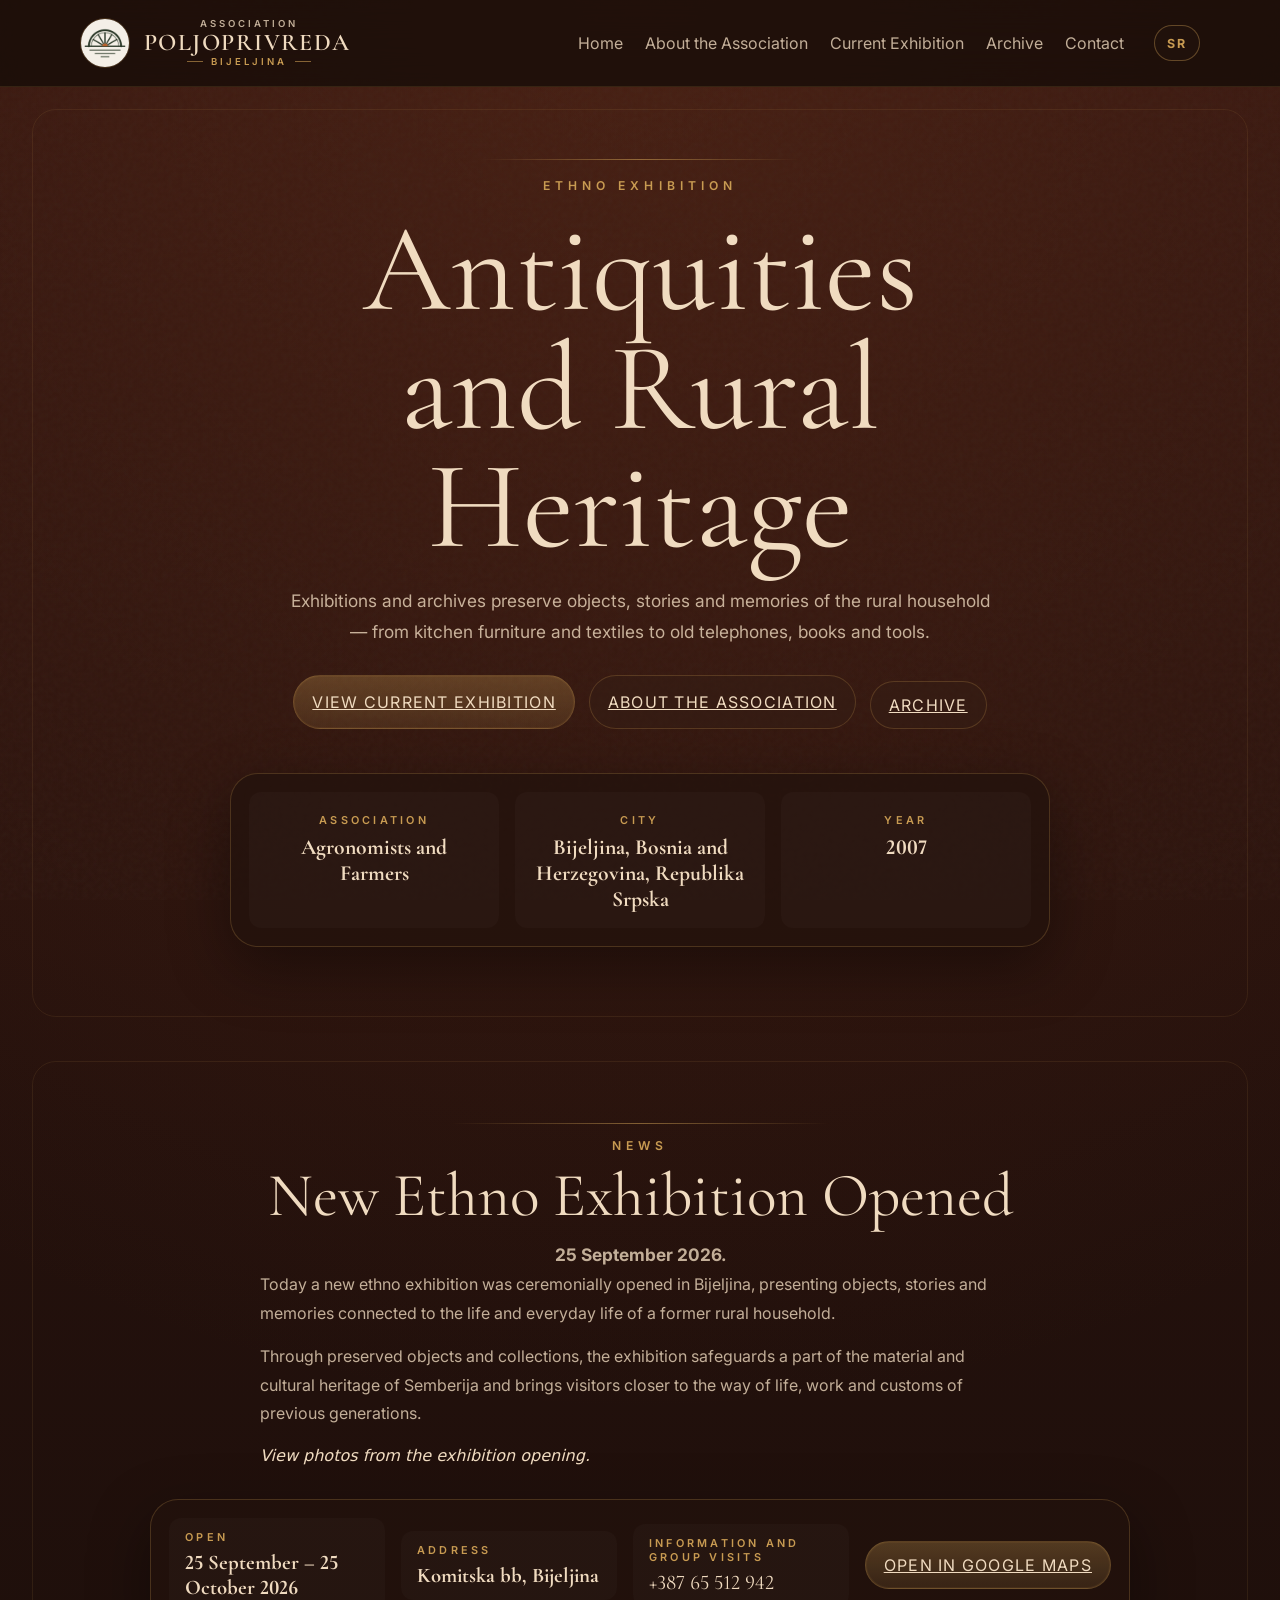
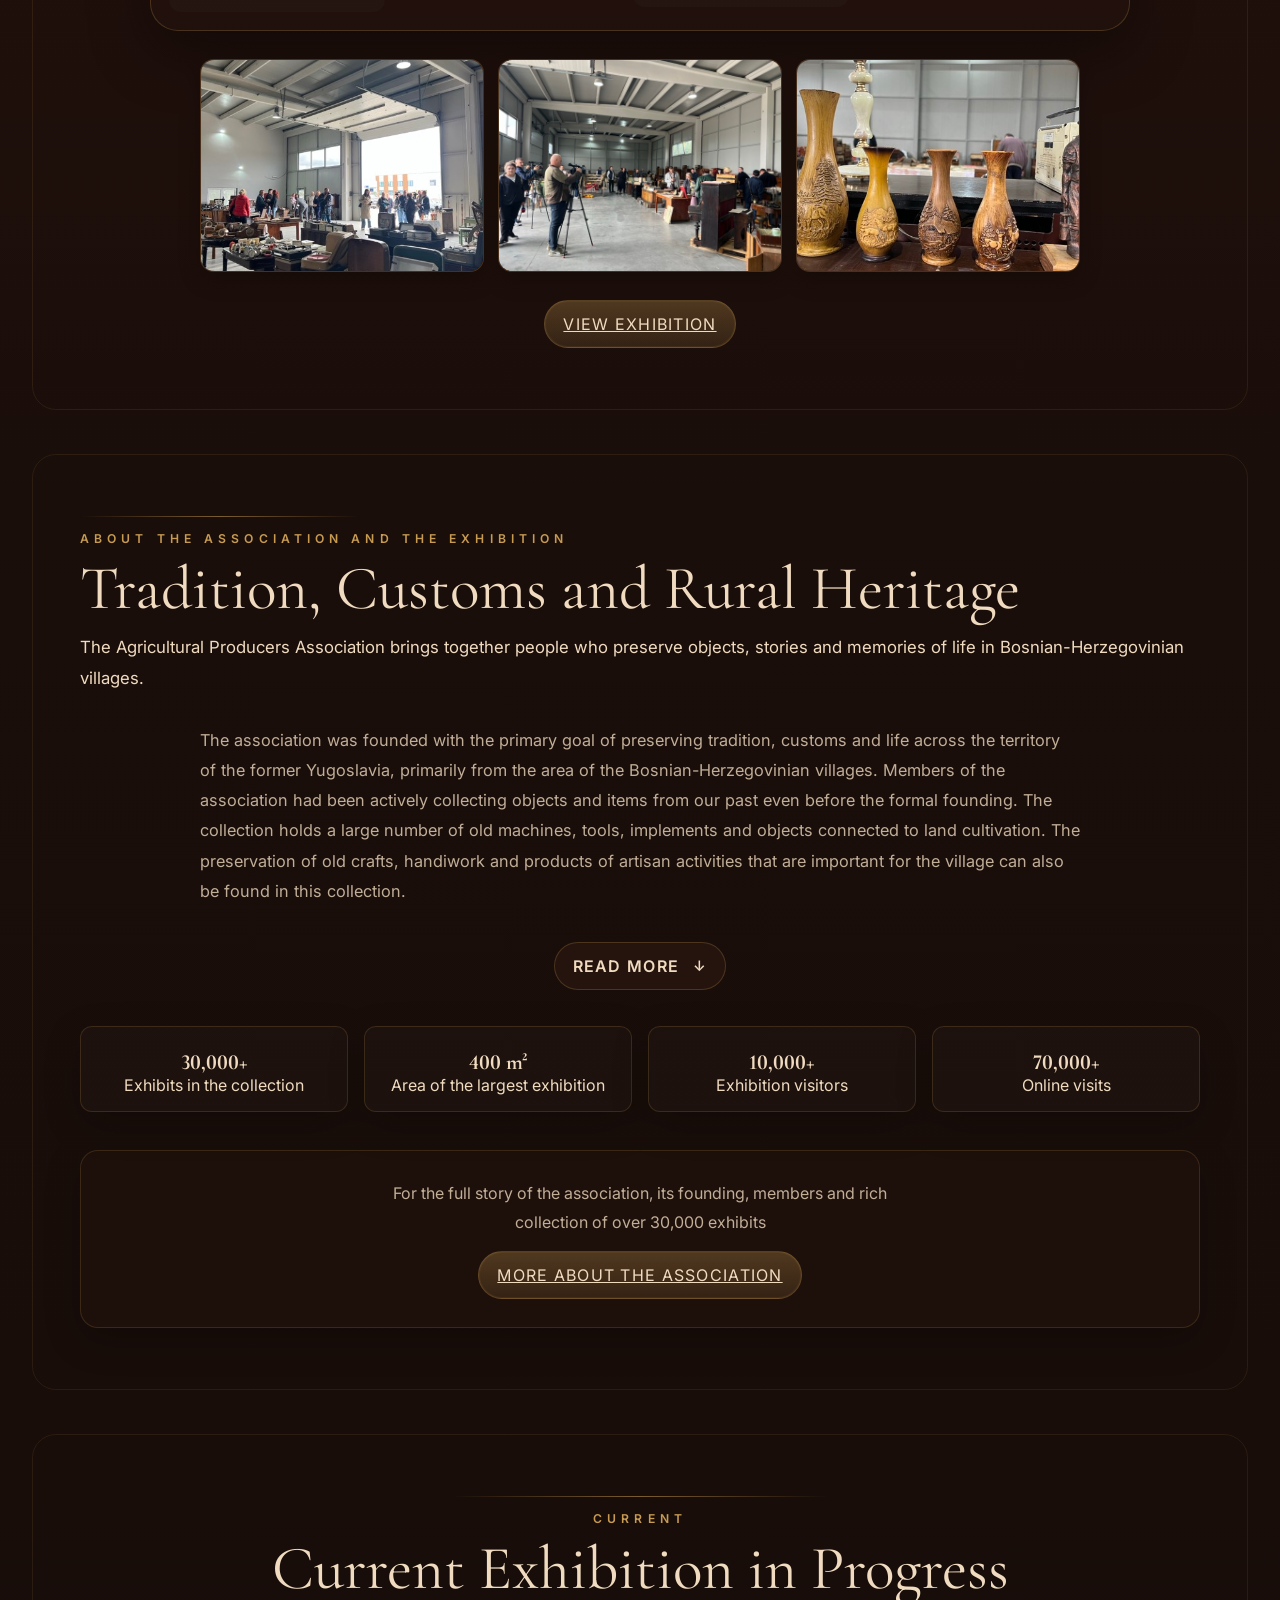
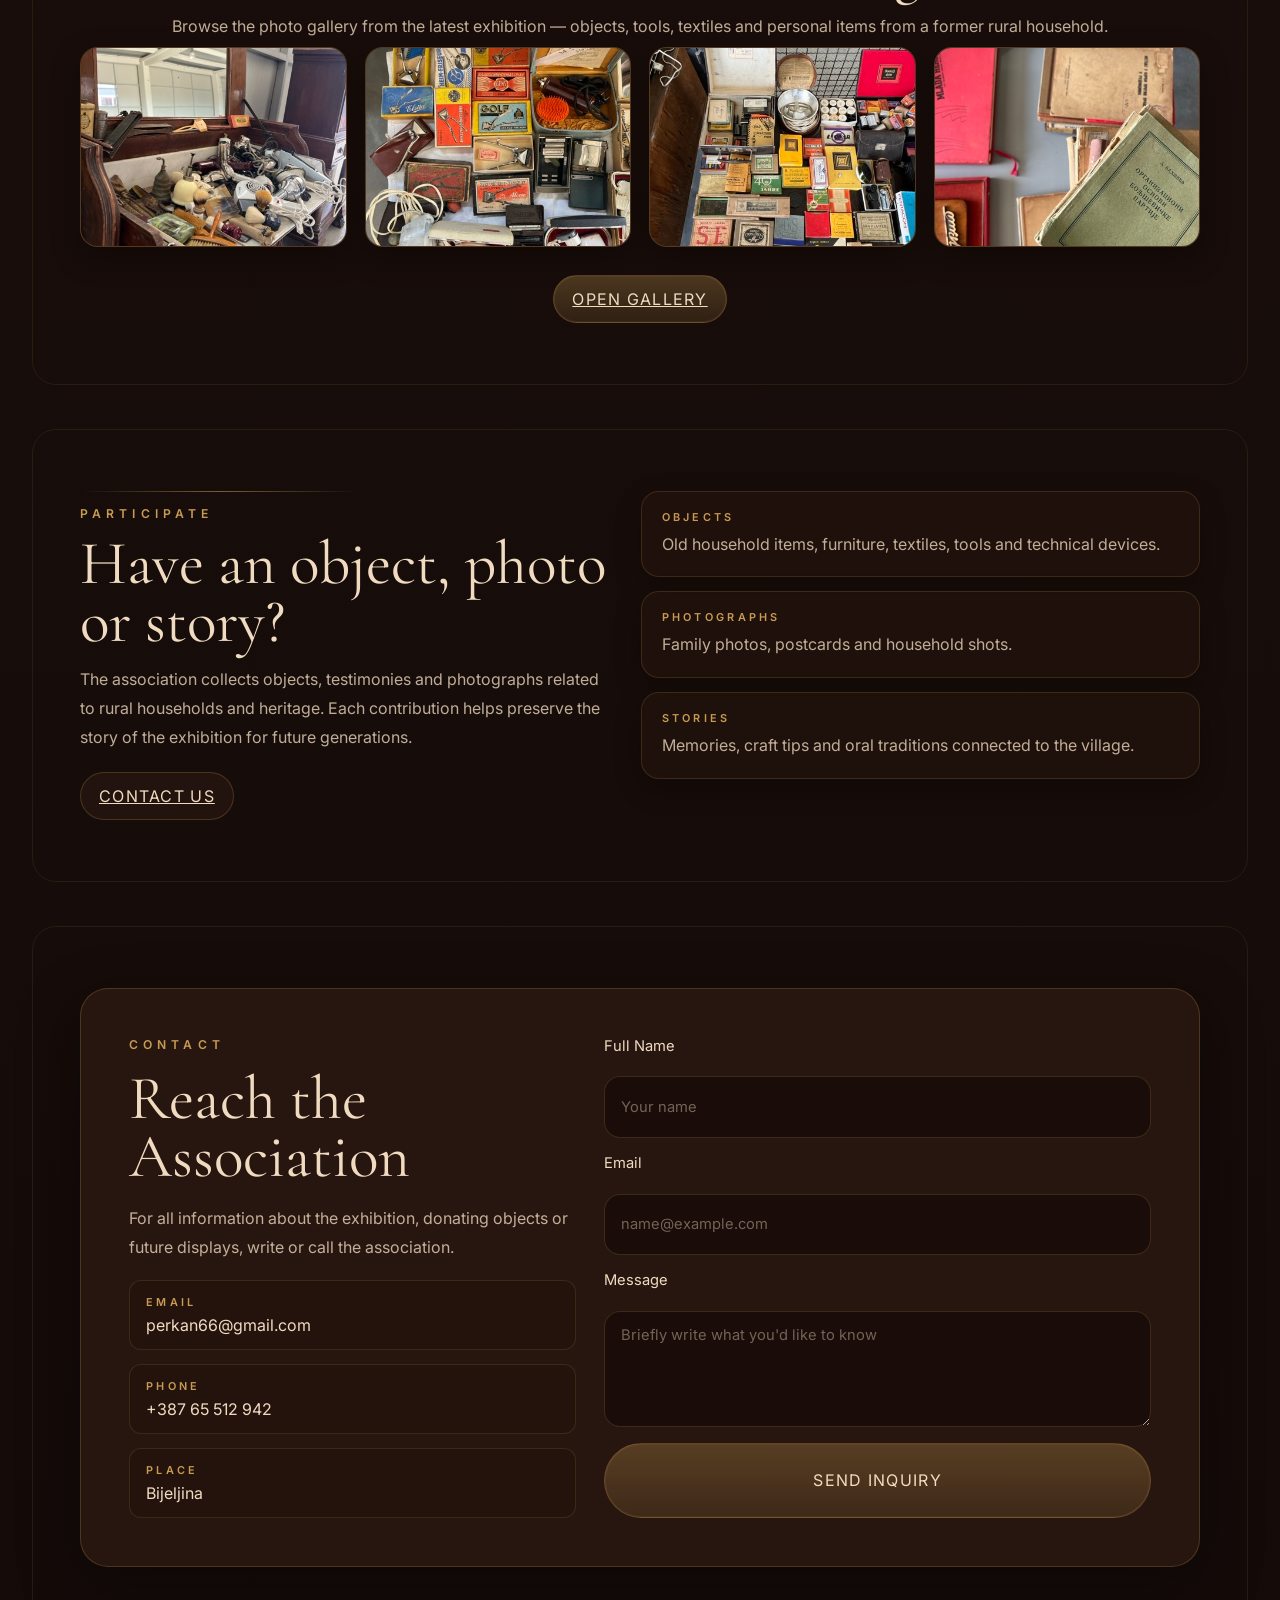
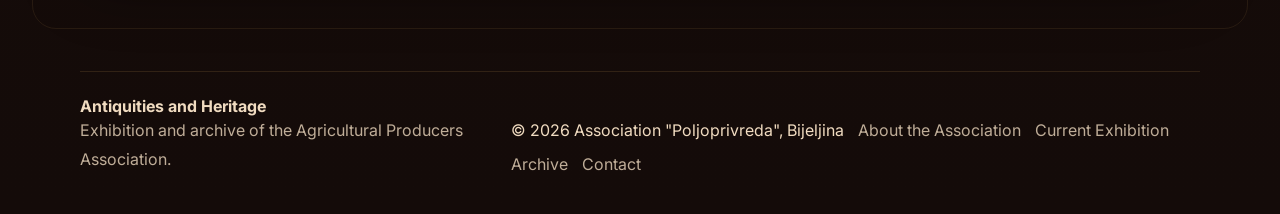
==== commit e5ff45e5: "Use new association logo in header and as favicon - Header shows the logo emblem with an UDRUŽENJE /" ====
--- a/index.html
+++ b/index.html
@@ -36,7 +36,8 @@
       href="https://fonts.googleapis.com/css2?family=Cormorant+Garamond:wght@500;600;700&family=Inter:wght@400;500;600;700&display=swap"
       rel="stylesheet"
     />
-    <link rel="icon" href="favicon.svg" type="image/svg+xml" />
+    <link rel="icon" href="favicon.png" type="image/png" />
+    <link rel="apple-touch-icon" href="apple-touch-icon.png" />
     <link rel="stylesheet" href="styles.css" />
     <script defer src="i18n.js"></script>
     <script defer src="script.js"></script>
@@ -47,10 +48,11 @@
     <header class="site-header">
       <div class="container header-inner">
         <a class="brand" href="index.html">
-          <span class="brand-mark"><img src="logo-mark.jpg" data-i18n-alt="brand.img.alt" alt="Antikviteti i nasljeđe" /></span>
-          <span>
-            <strong class="brand-title" data-i18n="brand.home">Udruženje "Poljoprivreda"</strong>
-            <small class="brand-subtitle" data-i18n="brand.subtitle.home">Antikviteti i nasljeđe</small>
+          <span class="brand-mark"><img src="logo-mark.png" data-i18n-alt="brand.img.alt" alt="Logo Udruženja „Poljoprivreda“" /></span>
+          <span class="brand-text">
+            <small class="brand-kicker" data-i18n="brand.kicker">Udruženje</small>
+            <strong class="brand-name">Poljoprivreda</strong>
+            <small class="brand-place">Bijeljina</small>
           </span>
         </a>
 
--- a/styles.css
+++ b/styles.css
@@ -81,15 +81,6 @@
   border-bottom: 1px solid rgba(200, 155, 82, 0.14);
 }
 
-.brand-title{
-  font: size 10px;
-}
-.site-header .brand-subtitle{
-  color: var(--muted);
-  font-size: 1rem;
-  padding: 5px;
-}
-
 .header-inner {
   display: flex;
   align-items: center;
@@ -106,28 +97,58 @@
   text-decoration: none;
 }
 
-.brand strong,
-.brand small {
-  display: block;
-}
-
-.brand strong {
+/* Header lockup modelled on the association logo:
+   UDRUŽENJE / POLJOPRIVREDA / BIJELJINA */
+.brand-text {
+  display: grid;
+  justify-items: center;
+  gap: 2px;
+  line-height: 1;
+}
+
+.brand-kicker,
+.brand-place {
+  font-family: "Inter", system-ui, sans-serif;
+  font-size: 0.6rem;
+  font-weight: 600;
+  letter-spacing: 0.32em;
+  text-transform: uppercase;
+  color: var(--muted);
+  /* letter-spacing adds space after the last letter; balance it */
+  padding-left: 0.32em;
+}
+
+.brand-name {
   font-family: "Cormorant Garamond", Georgia, serif;
-  font-size: 1.08rem;
-  letter-spacing: 0.08em;
+  font-size: 1.5rem;
+  font-weight: 600;
+  letter-spacing: 0.06em;
   text-transform: uppercase;
-}
-
-.brand small {
-  color: var(--muted);
-  font-size: 0.82rem;
+  color: var(--text);
+}
+
+.brand-place {
+  display: flex;
+  align-items: center;
+  gap: 8px;
+  color: var(--gold);
+}
+
+/* Thin rules either side of BIJELJINA, like the logo */
+.brand-place::before,
+.brand-place::after {
+  content: "";
+  width: 16px;
+  height: 1px;
+  background: rgba(200, 155, 82, 0.6);
 }
 
 .brand-mark {
   display: grid;
   place-items: center;
-  width: 42px;
-  height: 42px;
+  flex: none;
+  width: 50px;
+  height: 50px;
   border: 1px solid var(--line);
   border-radius: 999px;
   color: var(--gold);
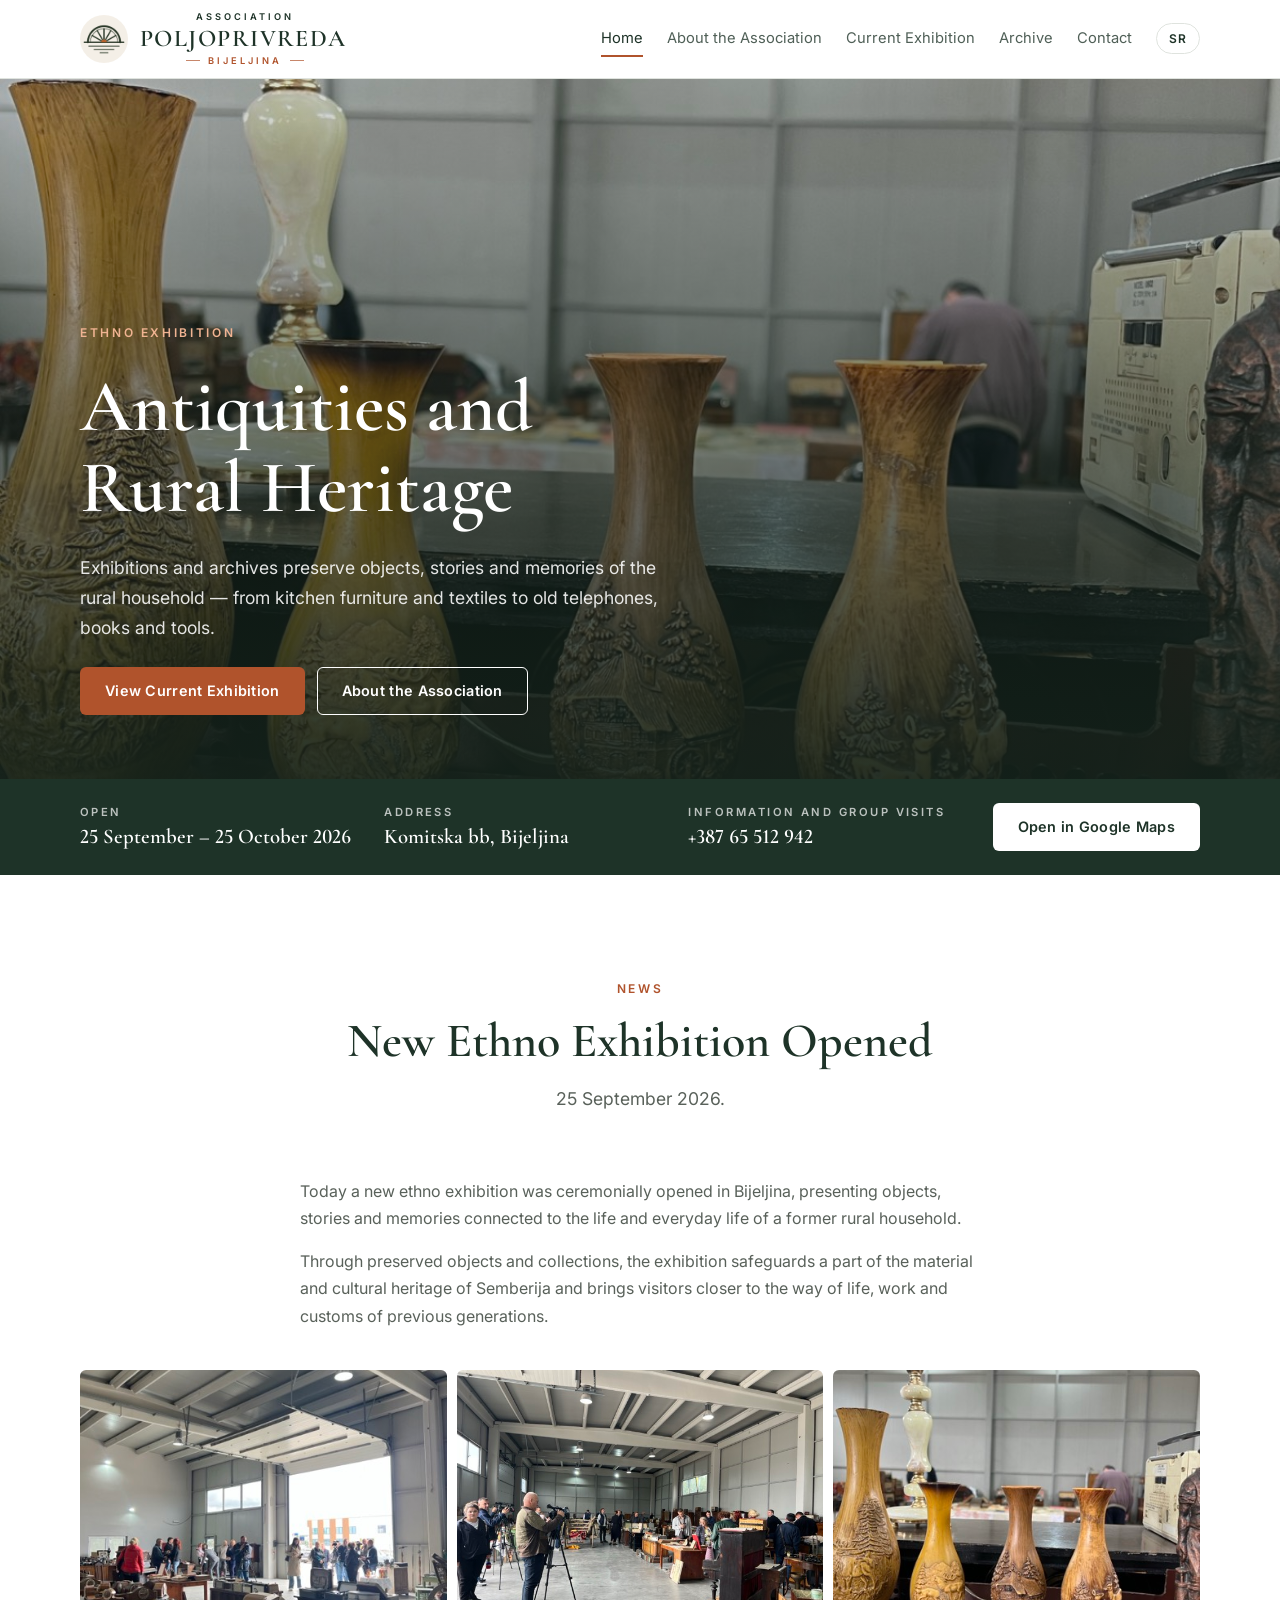
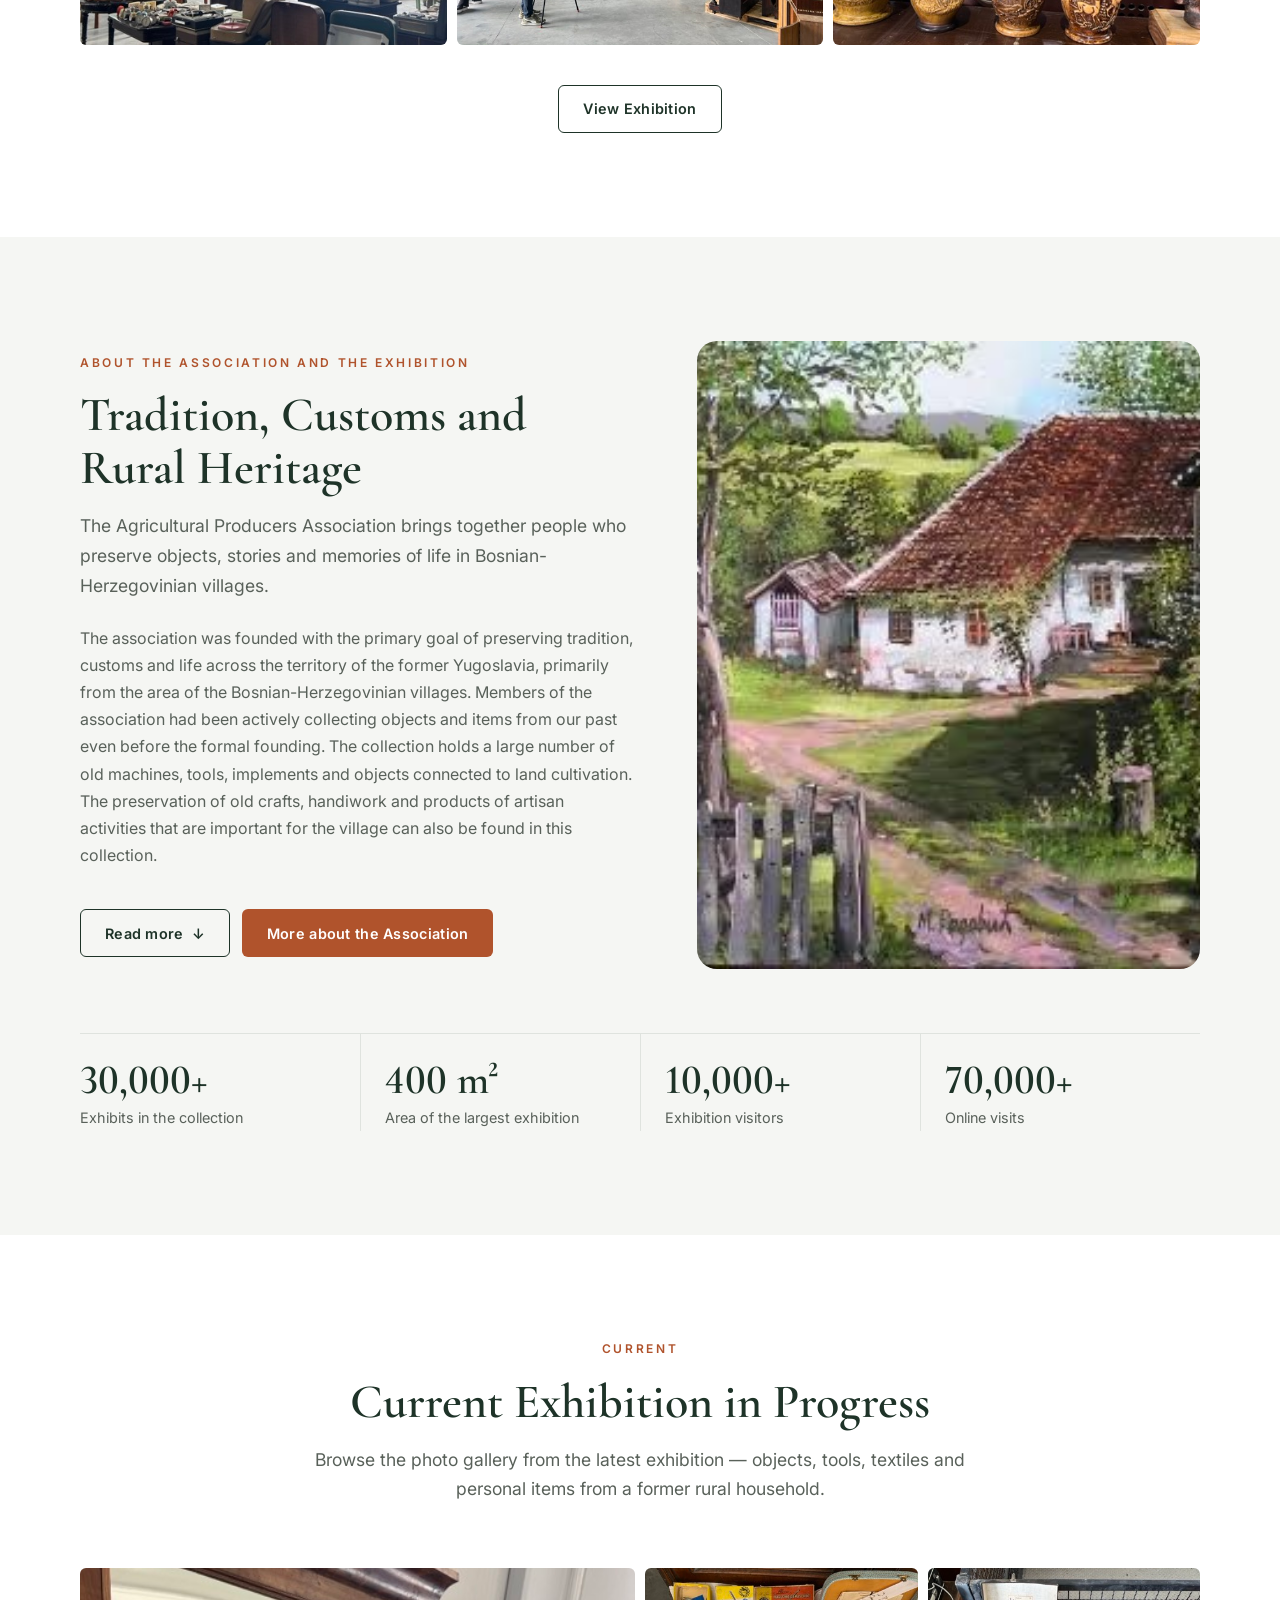
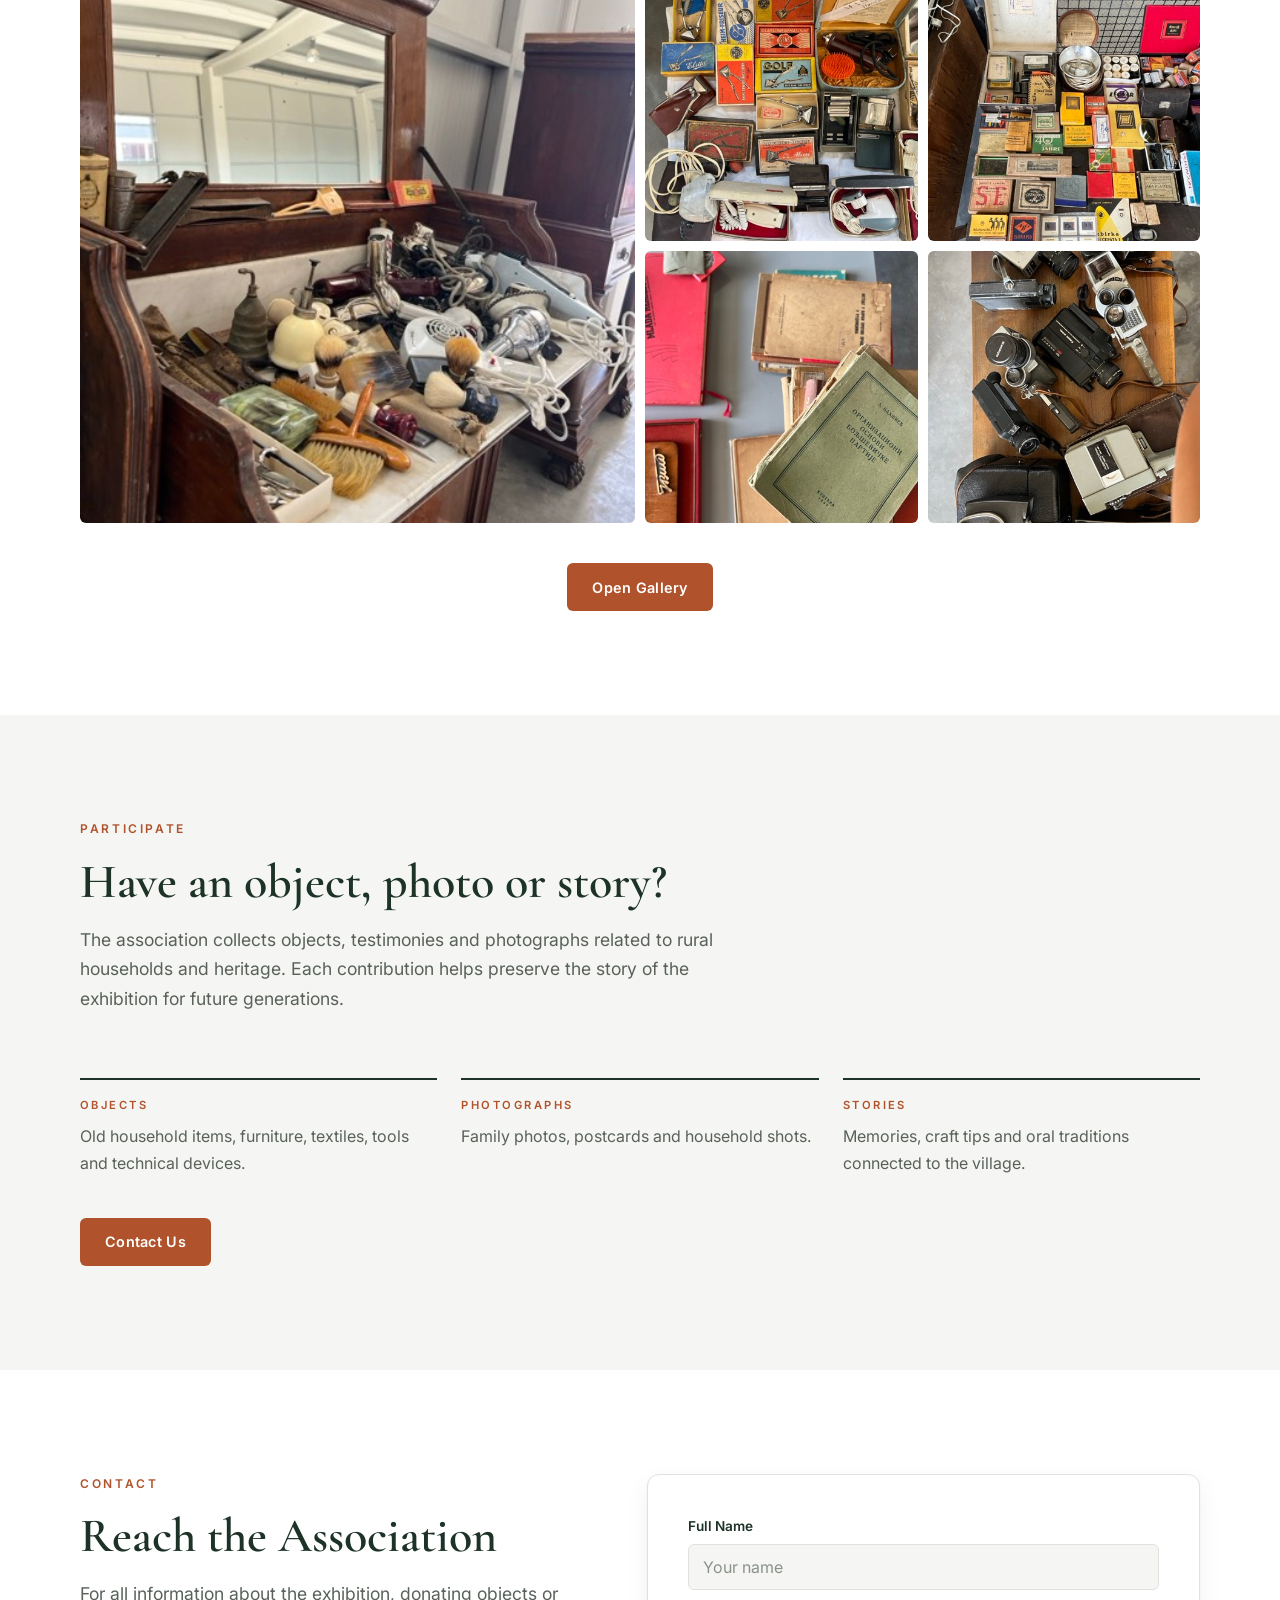
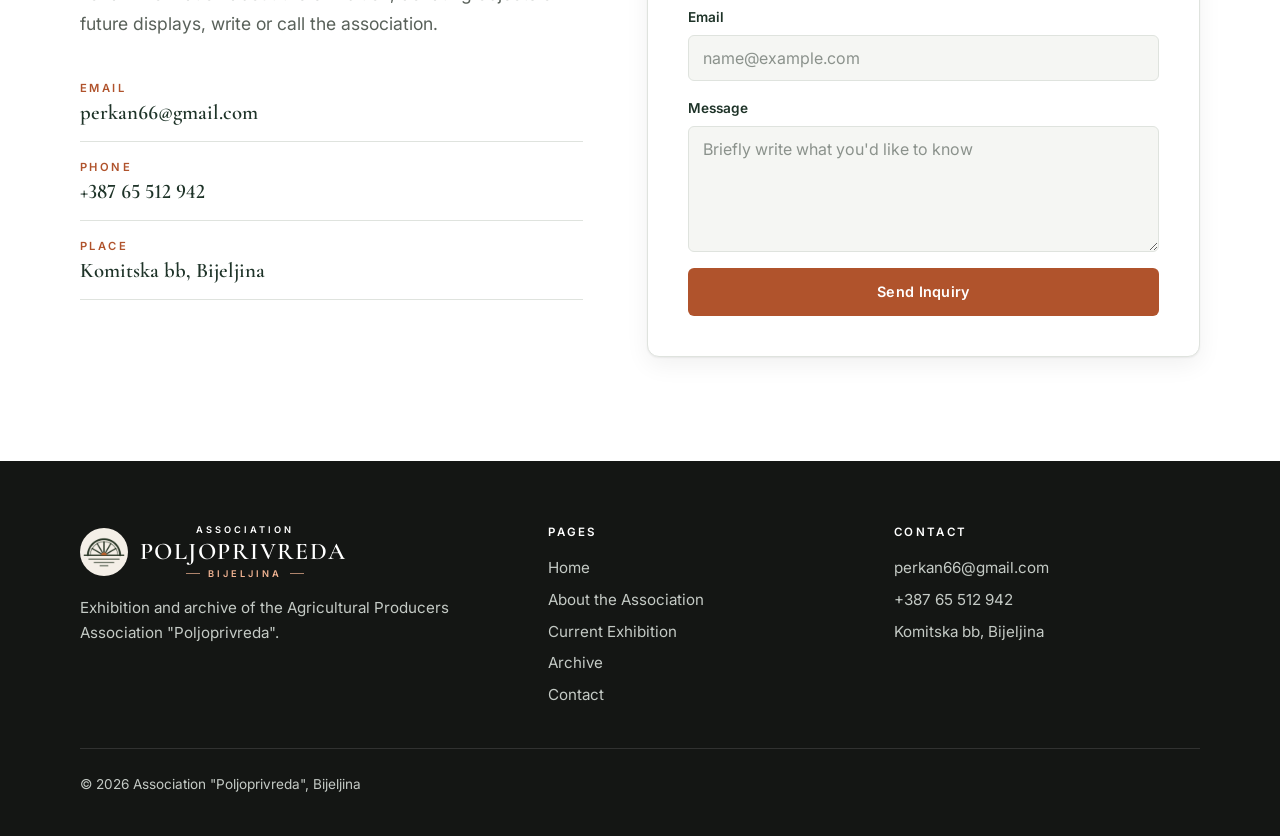
==== commit 4a60e5ec: "Redesign site in logo colours (green, white, black, terracotta) - Rewrite styles.css as a small desi" ====
--- a/index.html
+++ b/index.html
@@ -42,9 +42,7 @@
     <script defer src="i18n.js"></script>
     <script defer src="script.js"></script>
   </head>
-  <body>
-    <div class="page-noise"></div>
-
+  <body class="home-page">
     <header class="site-header">
       <div class="container header-inner">
         <a class="brand" href="index.html">
@@ -56,7 +54,13 @@
           </span>
         </a>
 
-        <button class="menu-toggle" type="button" aria-expanded="false" aria-controls="site-nav">
+        <button
+          class="menu-toggle"
+          type="button"
+          aria-expanded="false"
+          aria-controls="site-nav"
+          data-i18n-aria="nav.menu" aria-label="Meni"
+        >
           <span></span>
           <span></span>
           <span></span>
@@ -68,137 +72,97 @@
           <a href="current.html" data-i18n="nav.upcoming">Trenutna izložba</a>
           <a href="archive.html" data-i18n="nav.archive">Arhiv</a>
           <a href="#kontakt" data-i18n="nav.contact">Kontakt</a>
-          <button class="lang-toggle" type="button" data-lang-toggle>SR</button>
+          <button class="lang-toggle" type="button" data-lang-toggle>EN</button>
         </nav>
       </div>
     </header>
 
     <main>
-      <section class="hero section reveal">
-        <div class="container hero-grid">
-          <div class="eyebrow" data-i18n="hero.eyebrow.home">Etno izložba</div>
+      <section class="hero">
+        <img class="hero-bg" src="otvorenje/web/IMG_5416.jpg" alt="" fetchpriority="high" />
+        <div class="container hero-content">
+          <span class="eyebrow" data-i18n="hero.eyebrow.home">Etno izložba</span>
           <h1 data-i18n="hero.h1.home">Antikviteti i seosko nasljeđe</h1>
-          <p class="hero-lead" data-i18n="hero.lead.home">Izložbe i arhiv čuvaju predmete, priče i sjećanja seoskog domaćinstva — od kuhinjskog namještaja i tekstila, do starih telefona, knjiga i alata.</p>
-
-          <div class="hero-actions">
+          <p class="lead" data-i18n="hero.lead.home">Izložbe i arhiv čuvaju predmete, priče i sjećanja seoskog domaćinstva — od kuhinjskog namještaja i tekstila, do starih telefona, knjiga i alata.</p>
+          <div class="actions">
             <a class="button button-primary" href="current.html" data-i18n="hero.cta.view">Pogledaj trenutnu izložbu</a>
             <a class="button button-secondary" href="udruzenje.html" data-i18n="hero.cta.about">O udruženju</a>
-            <a class="button button-secondary intro-cta" href="archive.html" data-i18n="hero.cta.archive">Arhiv</a>
-          </div>
-
-          <div class="hero-panel">
-            <article>
-              <span class="label" data-i18n="hero.panel.association">Udruženje</span>
-              <strong data-i18n="hero.panel.association.value">Agronomi i poljoprivrednici</strong>
-            </article>
-            <article>
-              <span class="label" data-i18n="hero.panel.city">Grad</span>
-              <strong data-i18n="hero.panel.city.value">Bijeljina, Bosna i Hercegovina, Republika Srpska</strong>
-            </article>
-            <article>
-              <span class="label" data-i18n="hero.panel.year">Godina</span>
-              <strong>2007</strong>
-            </article>
-          </div>
+          </div>
+        </div>
+      </section>
+
+      <section class="visit" data-i18n-aria="visit.h2" aria-label="Posjetite izložbu">
+        <div class="container visit-inner">
+          <div>
+            <span class="label" data-i18n="visit.dates.label">Otvoreno</span>
+            <strong data-i18n="visit.dates.value">25. septembar – 25. oktobar 2026.</strong>
+          </div>
+          <div>
+            <span class="label" data-i18n="visit.address.label">Adresa</span>
+            <strong data-i18n="visit.address.value">Komitska bb, Bijeljina</strong>
+          </div>
+          <div>
+            <span class="label" data-i18n="visit.contact.label">Informacije i grupne posjete</span>
+            <a href="tel:+38765512942">+387 65 512 942</a>
+          </div>
+          <a
+            class="button"
+            href="https://www.google.com/maps/search/?api=1&amp;query=Komitska+bb%2C+Bijeljina"
+            target="_blank"
+            rel="noopener noreferrer"
+            data-i18n="visit.map"
+          >Otvori u Google mapama</a>
         </div>
       </section>
 
       <section class="section reveal">
         <div class="container">
-          <div class="section-heading">
+          <div class="section-heading center">
             <span class="eyebrow" data-i18n="opening.eyebrow">Novosti</span>
             <h2 data-i18n="opening.h2.index">Otvorena nova etno izložba</h2>
-            <p class="hero-lead"><strong data-i18n="opening.date">25. septembar 2026.</strong></p>
-          </div>
-
-          <div class="opening-news">
+            <p class="lead" data-i18n="opening.date">25. septembar 2026.</p>
+          </div>
+          <div class="prose center">
             <p data-i18n="opening.p1.index">Danas je u Bijeljini svečano otvorena nova etno izložba koja predstavlja predmete, priče i uspomene vezane za život i svakodnevicu nekadašnjeg seoskog domaćinstva.</p>
             <p data-i18n="opening.p2">Kroz sačuvane predmete i zbirke, izložba čuva dio materijalnog i kulturnog nasljeđa Semberije i približava posjetiocima način života, rada i običaja prethodnih generacija.</p>
-            <p class="opening-hint" data-i18n="opening.hint">Pogledajte fotografije sa otvorenja izložbe.</p>
-          </div>
-
-          <div class="visit-card" data-i18n-aria="visit.h2" aria-label="Posjetite izložbu">
-            <div>
-              <span class="label" data-i18n="visit.dates.label">Otvoreno</span>
-              <strong data-i18n="visit.dates.value">25. septembar – 25. oktobar 2026.</strong>
-            </div>
-            <div>
-              <span class="label" data-i18n="visit.address.label">Adresa</span>
-              <strong data-i18n="visit.address.value">Komitska bb, Bijeljina</strong>
-            </div>
-            <div>
-              <span class="label" data-i18n="visit.contact.label">Informacije i grupne posjete</span>
-              <a href="tel:+38765512942">+387 65 512 942</a>
-            </div>
-            <a
-              class="button button-primary"
-              href="https://www.google.com/maps/search/?api=1&amp;query=Komitska+bb%2C+Bijeljina"
-              target="_blank"
-              rel="noopener noreferrer"
-              data-i18n="visit.map"
-            >Otvori u Google mapama</a>
-          </div>
-
-          <div
-            class="opening-preview"
-            data-i18n-aria="opening.gallery.aria"
-            aria-label="Galerija sa otvorenja izložbe"
-          >
+          </div>
+          <div class="photo-grid three" data-i18n-aria="opening.gallery.aria" aria-label="Galerija sa otvorenja izložbe">
             <figure>
-              <img
-                src="otvorenje/thumb/IMG_5396.jpg"
-                data-i18n-alt="opening.thumb.alt"
-                alt="Fotografija sa otvorenja izložbe Srce Semberije"
-                loading="lazy"
-                decoding="async"
-              />
+              <img src="otvorenje/thumb/IMG_5396.jpg" data-i18n-alt="opening.thumb.alt" alt="Fotografija sa otvorenja izložbe Srce Semberije" loading="lazy" decoding="async" />
             </figure>
             <figure>
-              <img
-                src="otvorenje/thumb/IMG_5404.jpg"
-                data-i18n-alt="opening.thumb.alt"
-                alt="Fotografija sa otvorenja izložbe Srce Semberije"
-                loading="lazy"
-                decoding="async"
-              />
+              <img src="otvorenje/thumb/IMG_5404.jpg" data-i18n-alt="opening.thumb.alt" alt="Fotografija sa otvorenja izložbe Srce Semberije" loading="lazy" decoding="async" />
             </figure>
             <figure>
-              <img
-                src="otvorenje/thumb/IMG_5416.jpg"
-                data-i18n-alt="opening.thumb.alt"
-                alt="Fotografija sa otvorenja izložbe Srce Semberije"
-                loading="lazy"
-                decoding="async"
-              />
+              <img src="otvorenje/thumb/IMG_5416.jpg" data-i18n-alt="opening.thumb.alt" alt="Fotografija sa otvorenja izložbe Srce Semberije" loading="lazy" decoding="async" />
             </figure>
           </div>
-
-          <div class="opening-cta">
-            <a class="button button-primary" href="current.html" data-i18n="opening.cta">Pogledaj izložbu</a>
-          </div>
-        </div>
-      </section>
-
-      <section id="o-udruzenju" class="section reveal">
+          <div class="center-cta">
+            <a class="button button-secondary" href="current.html" data-i18n="opening.cta">Pogledaj izložbu</a>
+          </div>
+        </div>
+      </section>
+
+      <section id="o-udruzenju" class="section section-alt reveal">
         <div class="container">
-          <div class="section-heading narrow">
-            <span class="eyebrow" data-i18n="about.eyebrow">O udruženju i izložbi</span>
-            <h2 data-i18n="about.h2">Tradicija, običaji i seosko nasljeđe</h2>
-            <p class="about-lead" data-i18n="about.lead">Udruženje poljoprivrednih proizvođača okuplja ljude koji čuvaju predmete, priče i uspomene iz života u Bosansko-hercegovačkim selima.</p>
-          </div>
-
-          <div class="about-prose">
-            <p data-i18n="about.p1">Udruženje je osnovano sa primarnim ciljem očuvanja tradicije, običaja i života na području stare Jugoslavije, a prvenstveno sa područja Bosansko-hercegovačkih sela. Članovi udruženja su i prije osnivanja aktivno radili na sakupljanju predmeta i stvari iz naše prošlosti. U kolekciji se nalazi veliki broj starih mašina, alata, oruđa i predmeta koji su vezani za obradu zemlje. Očuvanje starih zanata, rukotvorina i proizvoda iz zanatskih djelatnosti koji su važni za selo, takođe se nalaze u ovoj kolekciji.</p>
-
-            <div class="about-more" id="about-more-text" hidden>
-              <p data-i18n="about.more.p1">Više stotina knjiga, tekstila i odjeće, zavidna kolekcija starih radio i TV aparata, bogata kolekcija starog namještaja i ćilima izloženi su na etno izložbi „Srce Semberije - život u prošlosti". Izložba treba da prikaže šta se sve koristilo na našim prostorima krajem 19. i početkom 20. vijeka, koji materijali su se koristili, kako su pravljeni, koliko su trajali i niz drugih pitanja i odgovora daće ova izložba.</p>
-            <p data-i18n="about.more.p2">Pažljivom posjetiocu izložbe neće promaći koliko je život i rad u prošlosti bio racionalan, efikasan i jednostavan, koliko su svakodnevni predmeti bili od prirodnih materijala, koliki je sklad postojao između života na selu i prirodnog okruženja, i to je samo jedan od ciljeva koje treba da prikaže ova izložba. Posebno želimo da istaknemo da svaki posjetilac obrati pažnju na dizajn, ergonomiju i boje predmeta ali i tekstila kao i odjeće koja se koristila u prošlosti.</p>
-            <p data-i18n="about.more.p3">Na izložbi je prikazano više od 1.000 eksponata, kojim je obuhvaćen niz segmenata iz prošlosti, kao što su: poljoprivreda, zanatstvo, školstvo, muzika i medicina. Ističemo kolekciju starih pegli, fotoaparata, radio uređaja, satova, knjiga, posuđa, odjeće, ćilima, rukotvorina, ploča, namještaja, pisaćih mašina, lampi i drugog.</p>
-            <p data-i18n="about.more.p4">Cilj izložbe je da edukuje i informiše posjetioce o prošlosti i da ih podstakne da razmišljaju o vezi između prošlosti i sadašnjosti, ali i da probudi osjećaj i emocije. Udruženje je do sada više puta javno nastupalo na sajmovima i etno smotrama u Republici Srpskoj, a tokom 2025. godine samostalno su organizovali etno izložbu koja je bila postavljena na površini od 400 m² sa takođe zavidnim brojem izloženih predmeta. Izložba je trajala dva mjeseca, a istu je posjetilo preko 10.000 posjetilaca. Internet prezentaciju je pogledalo više od 70.000 posjetilaca.</p>
-            <p data-i18n="about.more.p5">Posebno su nas obradovali pozitivni komentari izložbe, a ono što ohrabruje jeste činjenica da je na izložbi predstavljen samo dio predmeta koji se nalaze u našoj kolekciji. Zbog uslova, nemogućnosti pravilne obrade predmeta, nepostojanja adekvatnog izložbenog prostora i namještaja, veliki dio predmeta ostao je u magacinu udruženja da se čuva, nadamo se, do sljedeće izložbe. Pozivamo vas da posjetite našu izložbu.</p>
-            </div>
-
-            <div class="about-readmore">
+          <div class="split">
+            <div>
+              <div class="section-heading">
+                <span class="eyebrow" data-i18n="about.eyebrow">O udruženju i izložbi</span>
+                <h2 data-i18n="about.h2">Tradicija, običaji i seosko nasljeđe</h2>
+                <p class="lead" data-i18n="about.lead">Udruženje poljoprivrednih proizvođača okuplja ljude koji čuvaju predmete, priče i uspomene iz života u Bosansko-hercegovačkim selima.</p>
+              </div>
+              <div class="prose">
+                <p data-i18n="about.p1">Udruženje je osnovano sa primarnim ciljem očuvanja tradicije, običaja i života na području stare Jugoslavije, a prvenstveno sa područja Bosansko-hercegovačkih sela. Članovi udruženja su i prije osnivanja aktivno radili na sakupljanju predmeta i stvari iz naše prošlosti. U kolekciji se nalazi veliki broj starih mašina, alata, oruđa i predmeta koji su vezani za obradu zemlje. Očuvanje starih zanata, rukotvorina i proizvoda iz zanatskih djelatnosti koji su važni za selo, takođe se nalaze u ovoj kolekciji.</p>
+                <div class="about-more" id="about-more-text" hidden>
+                  <p data-i18n="about.more.p1">Više stotina knjiga, tekstila i odjeće, zavidna kolekcija starih radio i TV aparata, bogata kolekcija starog namještaja i ćilima izloženi su na etno izložbi „Srce Semberije - život u prošlosti". Izložba treba da prikaže šta se sve koristilo na našim prostorima krajem 19. i početkom 20. vijeka, koji materijali su se koristili, kako su pravljeni, koliko su trajali i niz drugih pitanja i odgovora daće ova izložba.</p>
+                  <p data-i18n="about.more.p2">Pažljivom posjetiocu izložbe neće promaći koliko je život i rad u prošlosti bio racionalan, efikasan i jednostavan, koliko su svakodnevni predmeti bili od prirodnih materijala, koliki je sklad postojao između života na selu i prirodnog okruženja, i to je samo jedan od ciljeva koje treba da prikaže ova izložba. Posebno želimo da istaknemo da svaki posjetilac obrati pažnju na dizajn, ergonomiju i boje predmeta ali i tekstila kao i odjeće koja se koristila u prošlosti.</p>
+                  <p data-i18n="about.more.p3">Na izložbi je prikazano više od 1.000 eksponata, kojim je obuhvaćen niz segmenata iz prošlosti, kao što su: poljoprivreda, zanatstvo, školstvo, muzika i medicina. Ističemo kolekciju starih pegli, fotoaparata, radio uređaja, satova, knjiga, posuđa, odjeće, ćilima, rukotvorina, ploča, namještaja, pisaćih mašina, lampi i drugog.</p>
+                  <p data-i18n="about.more.p4">Cilj izložbe je da edukuje i informiše posjetioce o prošlosti i da ih podstakne da razmišljaju o vezi između prošlosti i sadašnjosti, ali i da probudi osjećaj i emocije. Udruženje je do sada više puta javno nastupalo na sajmovima i etno smotrama u Republici Srpskoj, a tokom 2025. godine samostalno su organizovali etno izložbu koja je bila postavljena na površini od 400 m² sa takođe zavidnim brojem izloženih predmeta. Izložba je trajala dva mjeseca, a istu je posjetilo preko 10.000 posjetilaca. Internet prezentaciju je pogledalo više od 70.000 posjetilaca.</p>
+                  <p data-i18n="about.more.p5">Posebno su nas obradovali pozitivni komentari izložbe, a ono što ohrabruje jeste činjenica da je na izložbi predstavljen samo dio predmeta koji se nalaze u našoj kolekciji. Zbog uslova, nemogućnosti pravilne obrade predmeta, nepostojanja adekvatnog izložbenog prostora i namještaja, veliki dio predmeta ostao je u magacinu udruženja da se čuva, nadamo se, do sljedeće izložbe. Pozivamo vas da posjetite našu izložbu.</p>
+                </div>
+              </div>
+              <div class="actions">
               <button
                 class="button button-secondary about-readmore-btn"
                 type="button"
@@ -209,72 +173,72 @@
                 <span class="readmore-text-hide" data-i18n="about.readmore.hide" hidden>Pročitaj manje</span>
                 <span class="readmore-icon" aria-hidden="true">↓</span>
               </button>
+                <a class="button button-primary" href="udruzenje.html" data-i18n="about.cta.button">Više o udruženju</a>
+              </div>
             </div>
-          </div>
-
-          <ul class="about-cards">
-            <li class="info-card">
+            <div class="split-media">
+              <img src="staroselo.jpeg" data-i18n-alt="current.feature.img.alt" alt="Staro selo Semberije — vizuelni uvod u opis izložbe" loading="lazy" decoding="async" />
+            </div>
+          </div>
+
+          <ul class="stats">
+            <li>
               <strong data-i18n="about.stat1.value">30.000+</strong>
               <span data-i18n="about.stat1.label">Eksponata u kolekciji</span>
             </li>
-            <li class="info-card">
+            <li>
               <strong data-i18n="about.stat2.value">400 m²</strong>
               <span data-i18n="about.stat2.label">Površina najveće izložbe</span>
             </li>
-            <li class="info-card">
+            <li>
               <strong data-i18n="about.stat3.value">10.000+</strong>
               <span data-i18n="about.stat3.label">Posjetilaca izložbe</span>
             </li>
-            <li class="info-card">
+            <li>
               <strong data-i18n="about.stat4.value">70.000+</strong>
               <span data-i18n="about.stat4.label">Posjeta online</span>
             </li>
           </ul>
-
-          <div class="about-cta">
-            <p data-i18n="about.cta.text">Za cjelokupnu priču o udruženju, osnivanju, članovima i bogatoj zbirci od preko 30.000 eksponata</p>
-            <a class="button button-primary" href="udruzenje.html" data-i18n="about.cta.button">Više o udruženju</a>
-          </div>
         </div>
       </section>
 
       <section class="section reveal">
         <div class="container">
-          <div class="section-heading">
+          <div class="section-heading center">
             <span class="eyebrow" data-i18n="current.eyebrow">Aktuelno</span>
             <h2 data-i18n="current.h2">Trenutna izložba u toku</h2>
-            <p data-i18n="current.lead">Pogledajte galeriju fotografija sa aktuelne postavke — predmeti, alati, tekstil i lične stvari iz nekadašnjeg seoskog domaćinstva.</p>
-          </div>
-
-          <div class="current-teaser">
-            <div class="current-teaser-grid">
-              <a class="current-teaser-card" href="current.html">
-                <img src="trenutnaizlozba/thumb/IMG_4612.jpg" alt="" loading="lazy" decoding="async" />
-              </a>
-              <a class="current-teaser-card" href="current.html">
-                <img src="trenutnaizlozba/thumb/IMG_4615.jpg" alt="" loading="lazy" decoding="async" />
-              </a>
-              <a class="current-teaser-card" href="current.html">
-                <img src="trenutnaizlozba/thumb/IMG_4623.jpg" alt="" loading="lazy" decoding="async" />
-              </a>
-              <a class="current-teaser-card" href="current.html">
-                <img src="trenutnaizlozba/thumb/IMG_4643.jpg" alt="" loading="lazy" decoding="async" />
-              </a>
-            </div>
-            <a class="button button-primary current-teaser-cta" href="current.html" data-i18n="current.cta">Otvori galeriju</a>
-          </div>
-        </div>
-      </section>
-
-      <section class="section reveal">
-        <div class="container contribute-grid">
-          <div class="section-heading narrow">
+            <p class="lead" data-i18n="current.lead">Pogledajte galeriju fotografija sa aktuelne postavke — predmeti, alati, tekstil i lične stvari iz nekadašnjeg seoskog domaćinstva.</p>
+          </div>
+          <div class="photo-grid featured">
+            <a href="current.html" data-i18n-aria="current.cta" aria-label="Otvori galeriju">
+              <img src="trenutnaizlozba/thumb/IMG_4612.jpg" alt="" loading="lazy" decoding="async" />
+            </a>
+            <a href="current.html" data-i18n-aria="current.cta" aria-label="Otvori galeriju">
+              <img src="trenutnaizlozba/thumb/IMG_4615.jpg" alt="" loading="lazy" decoding="async" />
+            </a>
+            <a href="current.html" data-i18n-aria="current.cta" aria-label="Otvori galeriju">
+              <img src="trenutnaizlozba/thumb/IMG_4623.jpg" alt="" loading="lazy" decoding="async" />
+            </a>
+            <a href="current.html" data-i18n-aria="current.cta" aria-label="Otvori galeriju">
+              <img src="trenutnaizlozba/thumb/IMG_4643.jpg" alt="" loading="lazy" decoding="async" />
+            </a>
+            <a href="current.html" data-i18n-aria="current.cta" aria-label="Otvori galeriju">
+              <img src="trenutnaizlozba/thumb/IMG_4635.jpg" alt="" loading="lazy" decoding="async" />
+            </a>
+          </div>
+          <div class="center-cta">
+            <a class="button button-primary" href="current.html" data-i18n="current.cta">Otvori galeriju</a>
+          </div>
+        </div>
+      </section>
+
+      <section class="section section-alt reveal">
+        <div class="container">
+          <div class="section-heading">
             <span class="eyebrow" data-i18n="contribute.eyebrow">Učestvovanje</span>
             <h2 data-i18n="contribute.h2">Imate predmet, fotografiju ili priču?</h2>
-            <p data-i18n="contribute.lead">Udruženje prikuplja predmete, svjedočanstva i fotografije vezane za seosko domaćinstvo i nasljeđe. Svaki prilog pomaže da se priča izložbe sačuva za buduće generacije.</p>
-            <a class="button button-secondary intro-cta" href="#kontakt" data-i18n="contribute.cta">Kontaktirajte nas</a>
-          </div>
-
+            <p class="lead" data-i18n="contribute.lead">Udruženje prikuplja predmete, svjedočanstva i fotografije vezane za seosko domaćinstvo i nasljeđe. Svaki prilog pomaže da se priča izložbe sačuva za buduće generacije.</p>
+          </div>
           <ul class="contribute-list">
             <li>
               <span class="label" data-i18n="contribute.item1.label">Predmeti</span>
@@ -289,16 +253,20 @@
               <p data-i18n="contribute.item3.text">Sjećanja, zanatski savjeti i usmena predanja vezana za selo.</p>
             </li>
           </ul>
-        </div>
-      </section>
-
-      <section class="section reveal">
-        <div class="container contact-card" id="kontakt">
-          <div class="contact-info">
-            <span class="eyebrow" data-i18n="contact.eyebrow">Kontakt</span>
-            <h2 data-i18n="contact.h2">Javite se udruženju</h2>
-            <p data-i18n="contact.lead">Za sve informacije o izložbi, predaji predmeta ili budućim postavkama, pišite ili pozovite udruženje.</p>
-
+          <div class="actions">
+            <a class="button button-primary" href="#kontakt" data-i18n="contribute.cta">Kontaktirajte nas</a>
+          </div>
+        </div>
+      </section>
+
+      <section id="kontakt" class="section reveal">
+        <div class="container contact-grid">
+          <div>
+            <div class="section-heading">
+              <span class="eyebrow" data-i18n="contact.eyebrow">Kontakt</span>
+              <h2 data-i18n="contact.h2">Javite se udruženju</h2>
+              <p class="lead" data-i18n="contact.lead">Za sve informacije o izložbi, predaji predmeta ili budućim postavkama, pišite ili pozovite udruženje.</p>
+            </div>
             <ul class="contact-list">
               <li>
                 <span class="label" data-i18n="contact.label.email">Email</span>
@@ -310,7 +278,7 @@
               </li>
               <li>
                 <span class="label" data-i18n="contact.label.place">Mjesto</span>
-                <span>Bijeljina</span>
+                <span data-i18n="visit.address.value">Komitska bb, Bijeljina</span>
               </li>
             </ul>
           </div>
@@ -318,15 +286,15 @@
           <form class="contact-form">
             <label>
               <span data-i18n="contact.form.name">Ime i prezime</span>
-              <input type="text" name="name" data-i18n-placeholder="contact.form.name.placeholder" placeholder="Vaše ime" required />
+              <input type="text" name="name" autocomplete="name" data-i18n-placeholder="contact.form.name.placeholder" placeholder="Vaše ime" required />
             </label>
             <label>
               <span data-i18n="contact.form.email">Email</span>
-              <input type="email" name="email" data-i18n-placeholder="contact.form.email.placeholder" placeholder="ime@primjer.com" required />
+              <input type="email" name="email" autocomplete="email" data-i18n-placeholder="contact.form.email.placeholder" placeholder="ime@primjer.com" required />
             </label>
             <label>
               <span data-i18n="contact.form.message">Poruka</span>
-              <textarea name="message" rows="4" data-i18n-placeholder="contact.form.message.placeholder" placeholder="Ukratko napišite šta vas zanima" required></textarea>
+              <textarea name="message" rows="5" data-i18n-placeholder="contact.form.message.placeholder" placeholder="Ukratko napišite šta vas zanima" required></textarea>
             </label>
             <button class="button button-primary" type="submit" data-i18n="contact.form.submit">Pošalji upit</button>
             <p class="form-status" role="status" aria-live="polite" data-i18n="contact.form.status" hidden>Hvala na poruci. Udruženje će odgovoriti u najkraćem roku.</p>
@@ -338,16 +306,35 @@
     <footer class="site-footer">
       <div class="container footer-inner">
         <div>
-          <strong data-i18n="brand.subtitle.home">Antikviteti i nasljeđe</strong>
-          <p data-i18n="footer.copy">Izložba i arhiv Udruženja poljoprivrednih proizvođača.</p>
-        </div>
-        <div class="footer-meta">
-          <span data-i18n="footer.rights">© 2026 Udruženje „Poljoprivreda", Bijeljina</span>
-          <a href="udruzenje.html" data-i18n="footer.about">O udruženju</a>
-          <a href="current.html" data-i18n="footer.current">Trenutna izložba</a>
-          <a href="archive.html" data-i18n="footer.archive">Arhiv</a>
-          <a href="#kontakt" data-i18n="footer.contact">Kontakt</a>
-        </div>
+          <a class="brand" href="index.html">
+          <span class="brand-mark"><img src="logo-mark.png" alt="" aria-hidden="true" /></span>
+          <span class="brand-text">
+            <small class="brand-kicker" data-i18n="brand.kicker">Udruženje</small>
+            <strong class="brand-name">Poljoprivreda</strong>
+            <small class="brand-place">Bijeljina</small>
+          </span>
+          </a>
+          <p data-i18n="footer.copy.about">Izložba i arhiv Udruženja poljoprivrednih proizvođača "Poljoprivreda".</p>
+        </div>
+        <nav data-i18n-aria="footer.pages" aria-label="Stranice">
+          <p class="footer-title" data-i18n="footer.pages">Stranice</p>
+          <ul class="footer-links">
+            <li><a href="index.html" data-i18n="nav.home">Početna</a></li>
+            <li><a href="udruzenje.html" data-i18n="nav.about">O udruženju</a></li>
+            <li><a href="current.html" data-i18n="nav.upcoming">Trenutna izložba</a></li>
+            <li><a href="archive.html" data-i18n="nav.archive">Arhiv</a></li>
+            <li><a href="#kontakt" data-i18n="nav.contact">Kontakt</a></li>
+          </ul>
+        </nav>
+        <div>
+          <p class="footer-title" data-i18n="footer.contact">Kontakt</p>
+          <ul class="footer-links">
+            <li><a href="mailto:perkan66@gmail.com">perkan66@gmail.com</a></li>
+            <li><a href="tel:+38765512942">+387 65 512 942</a></li>
+            <li><a href="https://www.google.com/maps/search/?api=1&amp;query=Komitska+bb%2C+Bijeljina" target="_blank" rel="noopener noreferrer" data-i18n="visit.address.value">Komitska bb, Bijeljina</a></li>
+          </ul>
+        </div>
+        <p class="footer-bottom" data-i18n="footer.rights">© 2026 Udruženje „Poljoprivreda", Bijeljina</p>
       </div>
     </footer>
   </body>
--- a/styles.css
+++ b/styles.css
@@ -1,56 +1,100 @@
+/* ==========================================================================
+   Udruženje „Poljoprivreda" — site styles
+   Palette from the association logo: deep green, white, black, terracotta.
+   ========================================================================== */
+
+/* ---------- Tokens ---------- */
 :root {
-  color-scheme: dark;
-  --bg: #1b0f0b;
-  --bg-soft: #26140f;
-  --panel: rgba(43, 24, 18, 0.88);
-  --panel-strong: rgba(58, 33, 24, 0.96);
-  --text: #f0dbc0;
-  --muted: rgba(240, 219, 192, 0.78);
-  --gold: #c89b52;
-  --line: rgba(200, 155, 82, 0.24);
-  --shadow: 0 20px 60px rgba(0, 0, 0, 0.38);
-  --radius-lg: 28px;
-  --radius-md: 18px;
-  --radius-sm: 12px;
+  --green-900: #1e3328;
+  --green-800: #284437;
+  --green-50: #f3f6f2;
+  --white: #ffffff;
+  --black: #141614;
+  --text: #1c201d;
+  --muted: #59615a;
+  --terracotta: #b0532c;
+  --terracotta-dark: #8f4222;
+  --terracotta-light: #f0b392;
+  --line: #dfe3de;
+
+  --bg: var(--white);
+  --bg-alt: #f5f6f3;
+  --heading: var(--green-900);
+
+  --font-serif: "Cormorant Garamond", Georgia, serif;
+  --font-sans: "Inter", system-ui, -apple-system, sans-serif;
+
+  --r-sm: 6px;
+  --r-md: 12px;
+  --r-lg: 20px;
+
+  --s1: 8px;
+  --s2: 16px;
+  --s3: 24px;
+  --s4: 40px;
+  --s5: 64px;
+  --s6: 104px;
+
   --container: min(1120px, calc(100vw - 32px));
-}
-
+  --measure: 680px;
+  --shadow: 0 1px 2px rgba(20, 22, 20, 0.06), 0 8px 24px rgba(20, 22, 20, 0.06);
+  --shadow-lg: 0 2px 4px rgba(20, 22, 20, 0.06), 0 18px 48px rgba(20, 22, 20, 0.12);
+  --ease: cubic-bezier(0.22, 1, 0.36, 1);
+}
+
+/* ---------- Base ---------- */
 * {
   box-sizing: border-box;
 }
 
 html {
   scroll-behavior: smooth;
+  scroll-padding-top: 90px;
 }
 
 body {
   margin: 0;
-  font-family: "Inter", system-ui, sans-serif;
-  font-variant-numeric: lining-nums;
-  background:
-    radial-gradient(circle at top, rgba(139, 65, 32, 0.28), transparent 28%),
-    linear-gradient(180deg, #2f140f 0%, #1a0e0a 42%, #140b09 100%);
+  background: var(--bg);
   color: var(--text);
-}
-
-body::before {
-  content: "";
-  position: fixed;
-  inset: 0;
-  pointer-events: none;
-  background:
-    linear-gradient(90deg, rgba(255, 255, 255, 0.025) 1px, transparent 1px),
-    linear-gradient(rgba(255, 255, 255, 0.015) 1px, transparent 1px);
-  background-size: 54px 54px;
-  opacity: 0.16;
-}
-
-.page-noise {
-  position: fixed;
-  inset: 0;
-  pointer-events: none;
-  opacity: 0.08;
-  background-image: url("data:image/svg+xml,%3Csvg xmlns='http://www.w3.org/2000/svg' viewBox='0 0 200 200'%3E%3Cfilter id='n'%3E%3CfeTurbulence type='fractalNoise' baseFrequency='0.9' numOctaves='2' stitchTiles='stitch'/%3E%3C/filter%3E%3Crect width='200' height='200' filter='url(%23n)' opacity='0.35'/%3E%3C/svg%3E");
+  font: 400 1rem/1.7 var(--font-sans);
+  font-variant-numeric: lining-nums;
+  font-variant-numeric: lining-nums;
+  -webkit-font-smoothing: antialiased;
+}
+
+img {
+  display: block;
+  max-width: 100%;
+}
+
+a {
+  color: inherit;
+}
+
+h1,
+h2,
+h3 {
+  margin: 0;
+  font-family: var(--font-serif);
+  font-weight: 600;
+  line-height: 1.1;
+  color: var(--heading);
+}
+
+h1 {
+  font-size: clamp(2.6rem, 6vw, 4.6rem);
+}
+
+h2 {
+  font-size: clamp(2rem, 4vw, 3rem);
+}
+
+h3 {
+  font-size: 1.45rem;
+}
+
+p {
+  margin: 0;
 }
 
 .container {
@@ -58,174 +102,149 @@
   margin: 0 auto;
 }
 
-.section {
-  position: relative;
-  padding: 84px 0;
-}
-
-.section::before {
-  content: "";
-  position: absolute;
-  inset: 22px clamp(16px, 3vw, 32px);
-  border: 1px solid rgba(200, 155, 82, 0.11);
-  border-radius: 24px;
-  pointer-events: none;
-}
-
+:focus-visible {
+  outline: 2px solid var(--terracotta);
+  outline-offset: 3px;
+}
+
+.no-scroll,
+body.opening-lb-active,
+body.radio-lb-active {
+  overflow: hidden;
+}
+
+/* ---------- Header ---------- */
 .site-header {
   position: sticky;
   top: 0;
-  z-index: 20;
-  backdrop-filter: blur(18px);
-  background: rgba(20, 11, 8, 0.74);
-  border-bottom: 1px solid rgba(200, 155, 82, 0.14);
+  z-index: 40;
+  background: rgba(255, 255, 255, 0.96);
+  backdrop-filter: blur(8px);
+  border-bottom: 1px solid var(--line);
 }
 
 .header-inner {
   display: flex;
   align-items: center;
   justify-content: space-between;
-  gap: 18px;
-  padding: 18px 0;
-}
-
+  gap: var(--s3);
+  padding: 12px 0;
+}
+
+/* Logo lockup: UDRUŽENJE / POLJOPRIVREDA / BIJELJINA */
 .brand {
-  display: inline-flex;
+  display: flex;
   align-items: center;
-  gap: 14px;
-  color: var(--text);
+  gap: 12px;
+  color: var(--green-900);
   text-decoration: none;
 }
 
-/* Header lockup modelled on the association logo:
-   UDRUŽENJE / POLJOPRIVREDA / BIJELJINA */
+.brand-mark {
+  flex: none;
+  width: 48px;
+  height: 48px;
+  border-radius: 50%;
+  overflow: hidden;
+}
+
+.brand-mark img {
+  width: 100%;
+  height: 100%;
+  object-fit: cover;
+}
+
 .brand-text {
   display: grid;
   justify-items: center;
-  gap: 2px;
+  gap: 3px;
   line-height: 1;
 }
 
 .brand-kicker,
 .brand-place {
-  font-family: "Inter", system-ui, sans-serif;
-  font-size: 0.6rem;
+  font-size: 0.58rem;
   font-weight: 600;
   letter-spacing: 0.32em;
-  text-transform: uppercase;
-  color: var(--muted);
   /* letter-spacing adds space after the last letter; balance it */
   padding-left: 0.32em;
+  text-transform: uppercase;
 }
 
 .brand-name {
-  font-family: "Cormorant Garamond", Georgia, serif;
-  font-size: 1.5rem;
-  font-weight: 600;
+  font: 600 1.5rem var(--font-serif);
+  font-variant-numeric: lining-nums;
   letter-spacing: 0.06em;
   text-transform: uppercase;
-  color: var(--text);
 }
 
 .brand-place {
   display: flex;
   align-items: center;
   gap: 8px;
-  color: var(--gold);
-}
-
-/* Thin rules either side of BIJELJINA, like the logo */
+  color: var(--terracotta);
+}
+
 .brand-place::before,
 .brand-place::after {
   content: "";
-  width: 16px;
+  width: 14px;
   height: 1px;
-  background: rgba(200, 155, 82, 0.6);
-}
-
-.brand-mark {
-  display: grid;
-  place-items: center;
-  flex: none;
-  width: 50px;
-  height: 50px;
-  border: 1px solid var(--line);
-  border-radius: 999px;
-  color: var(--gold);
-  overflow: hidden;
-}
-
-.brand-mark img {
-  display: block;
-  width: 100%;
-  height: 100%;
-  object-fit: cover;
+  background: currentColor;
+  opacity: 0.7;
 }
 
 .site-nav {
   display: flex;
   align-items: center;
-  gap: 22px;
-}
-
-.site-nav a,
-.site-header .button,
-.footer-inner a {
-  color: var(--muted);
+  gap: var(--s3);
+  font-size: 0.92rem;
+}
+
+.site-nav a {
+  padding: 6px 0;
+  color: var(--green-900);
   text-decoration: none;
-  transition: color 180ms ease, border-color 180ms ease, transform 180ms ease;
+  opacity: 0.78;
+  transition: opacity 0.2s;
 }
 
 .site-nav a:hover,
-.footer-inner a:hover {
-  color: var(--text);
+.site-nav a[aria-current="page"] {
+  opacity: 1;
+}
+
+.site-nav a[aria-current="page"] {
+  box-shadow: inset 0 -2px 0 var(--terracotta);
 }
 
 .lang-toggle {
-  display: inline-flex;
-  align-items: center;
-  justify-content: center;
-  min-width: 40px;
-  height: 36px;
-  padding: 0 12px;
-  border: 1px solid rgba(200, 155, 82, 0.4);
+  min-width: 44px;
+  padding: 7px 12px;
+  border: 1px solid var(--line);
   border-radius: 999px;
-  background: rgba(34, 18, 13, 0.85);
-  color: var(--gold);
-  font-family: "Inter", system-ui, sans-serif;
-  font-size: 0.78rem;
-  font-weight: 700;
-  letter-spacing: 0.18em;
+  background: none;
+  color: var(--green-900);
+  font: 600 0.75rem var(--font-sans);
+  font-variant-numeric: lining-nums;
+  letter-spacing: 0.1em;
   cursor: pointer;
-  margin-left: 8px;
-  transition: transform 200ms ease, border-color 200ms ease,
-    background 200ms ease, color 200ms ease, box-shadow 220ms ease;
+  transition: border-color 0.2s, background 0.2s;
 }
 
 .lang-toggle:hover {
-  transform: translateY(-2px);
-  border-color: var(--gold);
-  background: rgba(200, 155, 82, 0.18);
-  color: var(--text);
-  box-shadow: 0 8px 22px rgba(0, 0, 0, 0.3);
-}
-
-.lang-toggle:focus-visible {
-  outline: 2px solid var(--gold);
-  outline-offset: 3px;
-}
-
-.lang-toggle:active {
-  transform: scale(0.95);
+  border-color: var(--green-900);
 }
 
 .menu-toggle {
   display: none;
-  width: 48px;
-  height: 48px;
+  width: 44px;
+  height: 44px;
+  padding: 0;
   border: 1px solid var(--line);
-  border-radius: 999px;
-  background: rgba(43, 24, 18, 0.8);
+  border-radius: var(--r-sm);
+  background: none;
+  cursor: pointer;
 }
 
 .menu-toggle span {
@@ -233,2213 +252,1193 @@
   width: 18px;
   height: 2px;
   margin: 4px auto;
-  background: var(--text);
-}
-
-.eyebrow,
-.label {
-  color: var(--gold);
-  letter-spacing: 0.42em;
-  text-transform: uppercase;
-  font-size: 0.76rem;
-  font-weight: 600;
-}
-
-.label {
-  letter-spacing: 0.3em;
-  font-size: 0.68rem;
-}
-
-h1,
-h2,
-h3 {
-  margin: 0;
-  font-family: "Cormorant Garamond", Georgia, serif;
-  font-weight: 400;
-  line-height: 0.95;
-}
-
-h1 {
-  font-size: clamp(3.6rem, 10vw, 7.8rem);
-  max-width: 10.5ch;
-}
-
-h2 {
-  font-size: clamp(2.3rem, 4.8vw, 4rem);
-}
-
-h3 {
-  font-size: clamp(1.6rem, 2.8vw, 2.4rem);
-}
-
-p {
-  margin: 0;
-  color: var(--muted);
-  line-height: 1.8;
-}
-
-.hero {
-  padding-top: 72px;
-  padding-bottom: 92px;
-}
-
-.hero-grid {
-  display: grid;
-  gap: 18px;
-  justify-items: center;
-  text-align: center;
-}
-
-.hero-grid::before {
-  content: "";
-  width: min(320px, 72vw);
-  height: 1px;
-  background: linear-gradient(90deg, transparent, rgba(200, 155, 82, 0.6), transparent);
-}
-
-.hero-lead {
-  max-width: 720px;
-  font-size: 1.08rem;
-}
-
-.hero-actions {
-  display: flex;
-  flex-wrap: wrap;
-  justify-content: center;
-  gap: 14px;
-  margin-top: 10px;
-}
-
+  background: var(--green-900);
+}
+
+/* ---------- Buttons: one shape, two variants ---------- */
 .button {
   display: inline-flex;
   align-items: center;
   justify-content: center;
-  gap: 10px;
+  gap: 8px;
   min-height: 48px;
-  padding: 0 18px;
-  border: 1px solid var(--line);
-  border-radius: 999px;
+  padding: 0 24px;
+  border: 1px solid transparent;
+  border-radius: var(--r-sm);
+  font: 600 0.9rem var(--font-sans);
+  font-variant-numeric: lining-nums;
+  letter-spacing: 0.02em;
+  text-decoration: none;
+  cursor: pointer;
+  transition: background 0.2s, color 0.2s, border-color 0.2s;
+}
+
+.button-primary {
+  background: var(--terracotta);
+  color: var(--white);
+}
+
+.button-primary:hover {
+  background: var(--terracotta-dark);
+}
+
+.button-secondary {
+  border-color: var(--green-900);
   background: transparent;
-  color: var(--text);
-  font: inherit;
-  letter-spacing: 0.08em;
-  text-transform: uppercase;
-  cursor: pointer;
-  transition: transform 180ms ease, border-color 180ms ease, background 180ms ease;
-}
-
-.button:hover {
-  transform: translateY(-1px);
-  border-color: rgba(200, 155, 82, 0.5);
-}
-
-.button-primary {
-  background: linear-gradient(180deg, rgba(200, 155, 82, 0.3), rgba(200, 155, 82, 0.14));
-  box-shadow: inset 0 0 0 1px rgba(200, 155, 82, 0.08);
-}
-
-.button-secondary {
-  background: rgba(54, 30, 22, 0.44);
-}
-
-.hero-panel {
-  width: min(820px, 100%);
-  display: grid;
-  grid-template-columns: repeat(3, 1fr);
-  gap: 16px;
-  margin-top: 26px;
-  padding: 18px;
-  border: 1px solid var(--line);
-  border-radius: var(--radius-lg);
-  background: rgba(34, 18, 13, 0.74);
-  box-shadow: var(--shadow);
-}
-
-.hero-panel article,
-.info-card {
-  padding: 16px 18px;
-  border-radius: var(--radius-sm);
-  background: rgba(255, 255, 255, 0.02);
-}
-
-.hero-panel strong,
-.info-card strong {
-  display: block;
-  margin-top: 6px;
-  font-family: "Cormorant Garamond", Georgia, serif;
-  font-size: 1.35rem;
+  color: var(--green-900);
+}
+
+.button-secondary:hover {
+  background: var(--green-900);
+  color: var(--white);
+}
+
+.button[disabled] {
+  opacity: 0.6;
+  cursor: progress;
+}
+
+.actions {
+  display: flex;
+  flex-wrap: wrap;
+  gap: 12px;
+}
+
+.actions.center {
+  justify-content: center;
+}
+
+/* ---------- Sections + heading pattern ---------- */
+.section {
+  padding: var(--s6) 0;
+}
+
+.section-alt {
+  background: var(--bg-alt);
 }
 
 .section-heading {
   display: grid;
-  gap: 14px;
-  align-content: start;
+  gap: var(--s2);
+  max-width: var(--measure);
+  margin-bottom: var(--s5);
+}
+
+.section-heading.center {
+  margin-inline: auto;
   justify-items: center;
   text-align: center;
 }
 
-.section-heading::before {
-  content: "";
-  width: min(380px, 70vw);
-  height: 1px;
-  background: linear-gradient(90deg, transparent, rgba(200, 155, 82, 0.56), transparent);
-}
-
-.section-heading.narrow {
-  justify-items: start;
-  text-align: left;
-}
-
-.section-heading.narrow::before {
-  width: min(280px, 58vw);
-}
-
-.intro-grid,
-.about-grid,
-.contact-card {
-  display: grid;
-  gap: 28px;
-}
-
-.intro-grid {
-  grid-template-columns: minmax(0, 0.92fr) minmax(0, 1.08fr);
-  align-items: start;
-}
-
-.feature-card,
-.contact-card {
+.eyebrow,
+.label {
+  font-size: 0.75rem;
+  font-weight: 600;
+  letter-spacing: 0.22em;
+  text-transform: uppercase;
+  color: var(--terracotta);
+}
+
+.label {
+  font-size: 0.7rem;
+}
+
+.lead {
+  font-size: 1.1rem;
+  color: var(--muted);
+}
+
+.prose {
+  display: grid;
+  gap: var(--s2);
+  max-width: var(--measure);
+  color: var(--muted);
+}
+
+.prose.center {
+  margin-inline: auto;
+}
+
+.prose .note {
+  color: var(--text);
+  font-style: italic;
+}
+
+/* Two columns: text + image */
+.split {
+  display: grid;
+  grid-template-columns: minmax(0, 1.1fr) minmax(0, 1fr);
+  gap: var(--s5);
+  align-items: center;
+}
+
+.split-media img {
+  width: 100%;
+  aspect-ratio: 4 / 5;
+  object-fit: cover;
+  border-radius: var(--r-lg);
+}
+
+.split .section-heading {
+  margin-bottom: var(--s3);
+}
+
+.split .actions {
+  margin-top: var(--s4);
+}
+
+/* ---------- Card (the only card style) ---------- */
+.card {
+  display: flex;
+  flex-direction: column;
+  gap: 10px;
+  padding: var(--s3);
   border: 1px solid var(--line);
-  border-radius: var(--radius-lg);
-  overflow: hidden;
-  background: var(--panel);
+  border-radius: var(--r-md);
+  background: var(--white);
   box-shadow: var(--shadow);
-}
-
-.feature-card {
-  display: grid;
-  grid-template-columns: minmax(280px, 0.95fr) minmax(0, 1.05fr);
-}
-
-.feature-media {
-  min-height: 100%;
-}
-
-.feature-media img {
-  display: block;
-  width: 100%;
-  height: 100%;
-  min-height: 420px;
-  object-fit: cover;
-}
-
-.feature-copy {
-  display: grid;
-  align-content: center;
-  gap: 18px;
-  padding: clamp(24px, 4vw, 48px);
-}
-
-#o-udruzenju .section-heading {
-  margin-bottom: 32px;
-}
-
-.about-prose {
-  display: grid;
-  gap: 18px;
-  max-width: 880px;
-  margin: 0 auto 36px;
-}
-
-.about-prose p {
-  font-size: 1.02rem;
-  line-height: 1.85;
-}
-
-.about-lead {
-  color: var(--text);
-  font-size: 1.05rem;
-}
-
-.about-cards {
-  display: grid;
-  grid-template-columns: repeat(4, minmax(0, 1fr));
-  gap: 16px;
-  list-style: none;
-  margin: 0;
-  padding: 0;
-}
-
-.about-cards .info-card {
-  text-align: center;
-}
-
-.info-card {
-  border: 1px solid rgba(200, 155, 82, 0.18);
-  box-shadow: 0 12px 36px rgba(0, 0, 0, 0.24);
-}
-
-.intro-cta {
-  justify-self: start;
-  margin-top: 6px;
-}
-
-.category-grid {
-  display: grid;
-  grid-template-columns: repeat(4, minmax(0, 1fr));
-  gap: 18px;
-  margin-top: 18px;
-}
-
-.category-card {
-  position: relative;
-  display: block;
-  min-height: 260px;
-  border-radius: var(--radius-md);
-  overflow: hidden;
-  border: 1px solid rgba(200, 155, 82, 0.18);
-  background-color: #25130f;
-  background-image: linear-gradient(180deg, rgba(20, 11, 8, 0.35), rgba(20, 11, 8, 0.85)), var(--card-bg);
-  background-size: cover;
-  background-position: center;
-  color: var(--text);
+  transition: box-shadow 0.25s var(--ease), transform 0.25s var(--ease);
+}
+
+a.card {
   text-decoration: none;
-  transition: transform 200ms ease, border-color 200ms ease;
-  box-shadow: 0 12px 36px rgba(0, 0, 0, 0.28);
-}
-
-.category-card:hover {
-  transform: translateY(-3px);
-  border-color: rgba(200, 155, 82, 0.5);
-}
-
-.category-overlay {
-  position: absolute;
-  inset: auto 0 0 0;
-  padding: 22px 22px 24px;
-  display: grid;
-  gap: 6px;
-}
-
-.category-overlay h3 {
-  font-size: 1.6rem;
-}
-
-.category-overlay p {
-  font-size: 0.95rem;
-}
-
-.contribute-grid {
-  display: grid;
-  grid-template-columns: minmax(0, 1fr) minmax(0, 1.05fr);
-  gap: 28px;
-  align-items: start;
-}
-
-.contribute-list {
-  list-style: none;
-  margin: 0;
-  padding: 0;
-  display: grid;
-  gap: 14px;
-}
-
-.contribute-list li {
-  padding: 18px 20px;
-  border: 1px solid rgba(200, 155, 82, 0.18);
-  border-radius: var(--radius-md);
-  background: rgba(34, 18, 13, 0.74);
-  box-shadow: 0 10px 28px rgba(0, 0, 0, 0.22);
-  display: grid;
-  gap: 6px;
-}
-
-.contact-card {
-  align-items: stretch;
-}
-
-.contact-info {
-  display: grid;
-  align-content: start;
-  gap: 18px;
-}
-
-.contact-list {
-  list-style: none;
-  margin: 0;
-  padding: 0;
-  display: grid;
-  gap: 14px;
-}
-
-.contact-list li {
-  display: grid;
-  gap: 6px;
-  padding: 14px 16px;
-  border: 1px solid rgba(200, 155, 82, 0.16);
-  border-radius: var(--radius-sm);
-  background: rgba(34, 18, 13, 0.56);
-}
-
-.contact-list a {
-  color: var(--text);
-  text-decoration: none;
-}
-
-.contact-list a:hover {
-  color: var(--gold);
-}
-
-.form-status {
-  margin-top: 4px;
-  padding: 12px 14px;
-  border-radius: var(--radius-sm);
-  background: rgba(200, 155, 82, 0.14);
-  border: 1px solid rgba(200, 155, 82, 0.32);
-  color: var(--text);
-  font-size: 0.95rem;
-}
-
-.form-status[data-state="pending"] {
-  background: transparent;
+}
+
+.card:hover {
+  box-shadow: var(--shadow-lg);
+  transform: translateY(-2px);
+}
+
+.card h3 {
+  font-size: 1.4rem;
+  line-height: 1.2;
+}
+
+.card .meta {
+  font-size: 0.85rem;
   color: var(--muted);
 }
 
-.form-status[data-state="error"] {
-  background: rgba(176, 64, 48, 0.16);
-  border-color: rgba(214, 104, 84, 0.5);
-}
-
-.contact-form button[disabled] {
-  opacity: 0.6;
-  cursor: progress;
-}
-
-/* Confirmation panel (shown after submit) */
-.contact-field {
-  display: grid;
-  gap: 8px;
-  color: var(--text);
-  font-size: 0.92rem;
-}
-
-.form-confirmation[hidden] {
-  display: none;
-}
-
-.form-confirmation {
-  margin-top: 8px;
-  padding: 22px 24px;
-  border-radius: var(--radius-md);
-  border: 1px solid rgba(200, 155, 82, 0.36);
-  background: rgba(34, 18, 13, 0.62);
-  box-shadow: 0 16px 44px rgba(0, 0, 0, 0.36);
-  display: grid;
-  gap: 14px;
-  animation: confirm-in 480ms cubic-bezier(0.22, 1, 0.36, 1);
-}
-
-.form-confirmation h3 {
-  font-family: "Cormorant Garamond", Georgia, serif;
-  color: var(--gold);
-  font-size: 1.55rem;
-  margin: 0;
-  letter-spacing: 0.02em;
-}
-
-.form-confirmation-lead {
+.card p {
   color: var(--muted);
   font-size: 0.95rem;
-  margin: 0;
-}
-
-.form-confirmation-list {
-  display: grid;
-  gap: 12px;
-  margin: 6px 0 12px;
-}
-
-.form-confirmation-list > div {
-  display: grid;
-  grid-template-columns: minmax(80px, max-content) 1fr;
-  gap: 14px;
-  align-items: start;
-  padding: 12px 14px;
-  border-radius: var(--radius-sm);
-  background: rgba(20, 11, 8, 0.5);
-  border: 1px solid rgba(200, 155, 82, 0.18);
-}
-
-.form-confirmation-list dt {
-  font-size: 0.78rem;
-  letter-spacing: 0.22em;
-  text-transform: uppercase;
+}
+
+.card .more {
+  margin-top: auto;
+  padding-top: var(--s1);
   font-weight: 600;
-  color: var(--gold);
-  margin: 0;
-  padding-top: 2px;
-}
-
-.form-confirmation-list dd {
-  margin: 0;
-  color: var(--text);
-  font-size: 1rem;
-  line-height: 1.55;
-  word-break: break-word;
-  white-space: pre-wrap;
-}
-
-@keyframes confirm-in {
-  from {
-    opacity: 0;
-    transform: translateY(8px);
-  }
-  to {
-    opacity: 1;
-    transform: translateY(0);
-  }
-}
-
-.footer-meta {
-  display: flex;
-  align-items: center;
-  gap: 14px;
-  flex-wrap: wrap;
-}
-
-.footer-meta a {
+  font-size: 0.9rem;
+  color: var(--terracotta);
+  text-decoration: none;
+}
+
+.card .more:hover {
+  color: var(--terracotta-dark);
+}
+
+.grid-3 {
+  display: grid;
+  grid-template-columns: repeat(3, minmax(0, 1fr));
+  gap: var(--s3);
+}
+
+/* ---------- Stats row ---------- */
+.stats {
+  display: grid;
+  grid-template-columns: repeat(4, minmax(0, 1fr));
+  margin: var(--s5) 0 0;
+  padding: 0;
+  list-style: none;
+  border-top: 1px solid var(--line);
+}
+
+.stats.three {
+  grid-template-columns: repeat(3, minmax(0, 1fr));
+  margin-top: 0;
+}
+
+.stats li {
+  padding: var(--s3) var(--s3) 0;
+  border-left: 1px solid var(--line);
+}
+
+.stats li:first-child {
+  padding-left: 0;
+  border-left: 0;
+}
+
+.stats strong {
+  display: block;
+  font: 600 clamp(2rem, 3.4vw, 2.6rem) / 1.1 var(--font-serif);
+  font-variant-numeric: lining-nums;
+  color: var(--heading);
+}
+
+.stats span {
+  font-size: 0.9rem;
   color: var(--muted);
-  text-decoration: none;
-}
-
-.footer-meta a:hover {
-  color: var(--text);
-}
-
-.header-action {
-  white-space: nowrap;
-}
-
-.current-hero {
-  padding-top: 72px;
-  padding-bottom: 40px;
-}
-
-.current-grid {
-  display: grid;
-  grid-template-columns: repeat(3, minmax(0, 1fr));
-  gap: 28px;
-}
-
-.current-card {
-  margin: 0;
-  overflow: hidden;
-  border: 1px solid rgba(200, 155, 82, 0.18);
-  border-radius: var(--radius-lg);
-  background: var(--panel-strong);
-  box-shadow: 0 14px 40px rgba(0, 0, 0, 0.32);
-}
-
-.current-card img {
-  display: block;
-  width: 100%;
-  height: 280px;
-  object-fit: cover;
-  background: #25130f;
-}
-
-.current-card figcaption {
-  display: grid;
-  gap: 8px;
-  padding: 22px 24px 24px;
-}
-
-.current-card h3 {
-  font-size: clamp(1.4rem, 2.1vw, 1.9rem);
-}
-
-.current-card-feature {
-  grid-column: span 2;
-}
-
-.current-card-feature img {
-  height: 380px;
-}
-
-.current-divider {
-  padding: 40px 0 8px;
-}
-
-.current-divider .section-heading::before {
-  display: none;
-}
-
-.current-teaser {
-  display: grid;
-  gap: 28px;
-  justify-items: center;
-  margin-top: 6px;
-}
-
-.current-teaser-grid {
-  display: grid;
-  grid-template-columns: repeat(4, minmax(0, 1fr));
-  gap: 18px;
-  width: 100%;
-}
-
-.current-teaser-card {
-  display: block;
-  overflow: hidden;
-  border-radius: var(--radius-md);
-  border: 1px solid rgba(200, 155, 82, 0.2);
-  background: var(--panel-strong);
-  box-shadow: 0 10px 30px rgba(0, 0, 0, 0.28);
-  aspect-ratio: 4 / 3;
-}
-
-.current-teaser-card img {
-  display: block;
+}
+
+/* ---------- Hero (homepage): photo with green overlay ---------- */
+.hero {
+  position: relative;
+  display: grid;
+  align-items: end;
+  min-height: min(80vh, 700px);
+  color: var(--white);
+  background: var(--green-900);
+}
+
+.hero-bg {
+  position: absolute;
+  inset: 0;
   width: 100%;
   height: 100%;
   object-fit: cover;
-  transition: transform 240ms ease;
-}
-
-.current-teaser-card:hover img {
-  transform: scale(1.04);
-}
-
-.current-teaser-cta {
-  justify-self: center;
-}
-
-.header-actions,
-.footer-actions {
-  display: flex;
-  align-items: center;
-  gap: 10px;
-  flex-wrap: wrap;
-}
-
-.contact-card {
-  grid-template-columns: minmax(0, 0.9fr) minmax(0, 1.1fr);
-  padding: clamp(24px, 5vw, 48px);
-}
-
-.contact-form {
-  display: grid;
-  gap: 16px;
-}
-
-.contact-form label {
-  display: grid;
-  gap: 8px;
-  color: var(--text);
-  font-size: 0.92rem;
-}
-
-.contact-form input,
-.contact-form textarea {
-  width: 100%;
-  border: 1px solid rgba(200, 155, 82, 0.2);
-  border-radius: 16px;
-  padding: 14px 16px;
-  background: rgba(21, 11, 8, 0.72);
-  color: var(--text);
-  font: inherit;
-}
-
-.contact-form input::placeholder,
-.contact-form textarea::placeholder {
-  color: rgba(240, 219, 192, 0.42);
-}
-
-.archive-block {
-  display: grid;
-  gap: 24px;
-}
-
-.archive-grid,
-.archive-grid-large,
-.archive-final-grid {
-  display: grid;
-  gap: 18px;
-}
-
-.archive-grid {
-  grid-template-columns: repeat(3, minmax(0, 1fr));
-}
-
-.archive-grid-large {
-  grid-template-columns: minmax(0, 1.25fr) repeat(2, minmax(0, 1fr));
-}
-
-.archive-final-grid {
-  grid-template-columns: repeat(4, minmax(0, 1fr));
-}
-
-.archive-card {
-  margin: 0;
-  overflow: hidden;
-  border: 1px solid rgba(200, 155, 82, 0.18);
-  border-radius: var(--radius-md);
-  background: var(--panel-strong);
-  box-shadow: 0 12px 36px rgba(0, 0, 0, 0.26);
-}
-
-.archive-card-large {
-  grid-column: span 2;
-}
-
-.archive-card img {
-  display: block;
-  width: 100%;
-  height: 300px;
-  object-fit: cover;
-  background: #25130f;
-}
-
-.archive-card-large img {
-  height: 420px;
-}
-
-.archive-card figcaption {
-  display: grid;
-  gap: 10px;
-  padding: 18px 20px 20px;
-}
-
-.archive-card h3 {
-  font-size: clamp(1.5rem, 2.3vw, 2.1rem);
-}
-
-.archive-hero {
-  padding-top: 72px;
-  padding-bottom: 54px;
-}
-
-.archive-page .hero-lead {
-  max-width: 780px;
-}
-
-.reveal {
-  opacity: 0;
-  transform: translateY(24px);
-  transition: opacity 700ms ease, transform 700ms ease;
-}
-
-.reveal.is-visible {
-  opacity: 1;
-  transform: translateY(0);
-}
-
-.site-footer {
-  padding: 20px 0 40px;
-}
-
-.footer-inner {
-  display: flex;
-  justify-content: space-between;
-  align-items: end;
-  gap: 20px;
-  padding-top: 24px;
-  border-top: 1px solid rgba(200, 155, 82, 0.16);
-}
-
-.archive-page .site-header .button {
-  white-space: nowrap;
-}
-
-@media (max-width: 980px) {
-  .intro-grid,
-  .feature-card,
-  .contact-card,
-  .contribute-grid,
-  .archive-grid-large,
-  .archive-final-grid {
-    grid-template-columns: 1fr;
-  }
-
-  .archive-grid {
-    grid-template-columns: 1fr;
-  }
-
-  .current-grid {
-    grid-template-columns: repeat(2, minmax(0, 1fr));
-    gap: 22px;
-  }
-
-  .current-card-feature {
-    grid-column: span 2;
-  }
-
-  .about-cards {
-    grid-template-columns: repeat(2, minmax(0, 1fr));
-  }
-
-  .category-grid {
-    grid-template-columns: repeat(2, minmax(0, 1fr));
-  }
-
-  .current-teaser-grid {
-    grid-template-columns: repeat(2, minmax(0, 1fr));
-  }
-
-  .archive-card-large {
-    grid-column: auto;
-  }
-
-  .hero-panel {
-    grid-template-columns: 1fr;
-  }
-
-  .feature-media img,
-  .archive-card img {
-    min-height: 360px;
-  }
-}
-
-@media (max-width: 760px) {
-  .menu-toggle {
-    display: inline-grid;
-    place-items: center;
-  }
-
-  .site-nav {
-    position: absolute;
-    inset: calc(100% + 1px) 0 auto;
-    display: grid;
-    gap: 0;
-    padding: 14px;
-    background: rgba(22, 12, 9, 0.98);
-    border-bottom: 1px solid rgba(200, 155, 82, 0.16);
-    transform-origin: top;
-    transform: scaleY(0);
-    opacity: 0;
-    pointer-events: none;
-    transition: transform 180ms ease, opacity 180ms ease;
-  }
-
-  .site-nav.is-open {
-    transform: scaleY(1);
-    opacity: 1;
-    pointer-events: auto;
-  }
-
-  .site-nav a {
-    padding: 14px 10px;
-    border-radius: 12px;
-  }
-
-  .header-inner {
-    position: relative;
-  }
-
-  .section {
-    padding: 64px 0;
-  }
-
-  .section::before {
-    inset: 16px;
-    border-radius: 18px;
-  }
-
-  .hero {
-    padding-top: 46px;
-  }
-
-  .site-header .button {
-    padding-inline: 14px;
-  }
-
-  .footer-inner {
-    flex-direction: column;
-    align-items: start;
-  }
-
-  .about-cards {
-    gap: 10px;
-  }
-
-  .current-grid {
-    grid-template-columns: 1fr;
-  }
-
-  .current-card-feature {
-    grid-column: auto;
-  }
-
-  .current-teaser-grid {
-    gap: 10px;
-  }
-}
-
-/* Accessibility: visible keyboard focus */
-:focus-visible {
-  outline: 2px solid var(--gold);
-  outline-offset: 3px;
-}
-
-/* Accessibility: respect reduced-motion preference */
-@media (prefers-reduced-motion: reduce) {
-  html {
-    scroll-behavior: auto;
-  }
-
-  .reveal {
-    opacity: 1;
-    transform: none;
-    transition: none;
-  }
-
-  .button,
-  .category-card,
-  .current-teaser-card img {
-    transition: none;
-  }
-
-  * {
-    animation-duration: 0.001ms !important;
-    animation-iteration-count: 1 !important;
-  }
-}
-
-/* Lightbox for gallery pages */
-.lightbox {
-  position: fixed;
-  inset: 0;
-  z-index: 100;
-  display: grid;
-  place-items: center;
-  padding: 24px;
-  background: rgba(10, 5, 3, 0.94);
-  opacity: 0;
-  pointer-events: none;
-  transition: opacity 200ms ease;
-}
-
-.lightbox.is-open {
-  opacity: 1;
-  pointer-events: auto;
-}
-
-.lightbox-figure {
-  margin: 0;
-  display: grid;
-  gap: 14px;
-  max-width: min(1000px, 92vw);
-  text-align: center;
-}
-
-.lightbox-figure img {
-  max-width: 100%;
-  max-height: 82vh;
-  width: auto;
-  margin: 0 auto;
-  border-radius: 12px;
-  box-shadow: 0 30px 80px rgba(0, 0, 0, 0.6);
-}
-
-.lightbox-figure figcaption {
-  color: var(--text);
-  font-family: "Cormorant Garamond", Georgia, serif;
-  font-size: 1.3rem;
-}
-
-.lightbox-close,
-.lightbox-nav {
-  position: absolute;
-  border: 1px solid var(--line);
-  background: rgba(43, 24, 18, 0.9);
-  color: var(--text);
-  cursor: pointer;
-  border-radius: 999px;
-  transition: border-color 180ms ease, background 180ms ease;
-}
-
-.lightbox-close:hover,
-.lightbox-nav:hover {
-  border-color: var(--gold);
-}
-
-.lightbox-close {
-  top: 20px;
-  right: 20px;
-  width: 48px;
-  height: 48px;
-  font-size: 1.7rem;
-  line-height: 1;
-}
-
-.lightbox-nav {
-  top: 50%;
-  transform: translateY(-50%);
-  width: 52px;
-  height: 52px;
-  font-size: 2.1rem;
-  line-height: 1;
-}
-
-.lightbox-prev {
-  left: 18px;
-}
-
-.lightbox-next {
-  right: 18px;
-}
-
-.no-scroll {
-  overflow: hidden;
-}
-
-/* "O udruženju" dedicated page */
-.udruzenje-hero {
-  padding-top: 72px;
-  padding-bottom: 64px;
-}
-
-.about-cta {
-  display: grid;
-  justify-items: center;
-  text-align: center;
-  gap: 14px;
-  margin-top: 38px;
-  padding: 28px 24px;
-  border: 1px solid rgba(200, 155, 82, 0.18);
-  border-radius: var(--radius-md);
-  background: rgba(34, 18, 13, 0.6);
-  box-shadow: 0 12px 36px rgba(0, 0, 0, 0.24);
-}
-
-.about-cta p {
-  max-width: 540px;
-  color: var(--muted);
-}
-
-.contact-person {
-  display: inline-block;
-  margin-top: 2px;
-  padding: 6px 12px;
-  border-radius: 999px;
-  background: linear-gradient(180deg, rgba(200, 155, 82, 0.32), rgba(200, 155, 82, 0.16));
-  color: var(--text);
-  font-family: "Cormorant Garamond", Georgia, serif;
-  font-size: 1.18rem;
-  letter-spacing: 0.04em;
-  box-shadow: inset 0 0 0 1px rgba(200, 155, 82, 0.18);
-}
-
-.outro-cta {
-  display: grid;
-  gap: 22px;
-  justify-items: start;
-}
-
-.outro-cta-actions {
-  display: flex;
-  flex-wrap: wrap;
-  gap: 12px;
-}
-
-/* Carousel gallery for current exhibition */
-.carousel {
-  display: grid;
-  grid-template-columns: auto minmax(0, 1fr) auto;
-  align-items: center;
-  gap: 18px;
-  margin-top: 14px;
-}
-
-.carousel-arrow {
-  display: inline-grid;
-  place-items: center;
-  width: 60px;
-  height: 60px;
-  border: 1px solid var(--line);
-  border-radius: 999px;
-  background: rgba(43, 24, 18, 0.84);
-  color: var(--gold);
-  font-size: 2.4rem;
-  line-height: 1;
-  cursor: pointer;
-  transition: transform 220ms ease, border-color 220ms ease,
-    background 220ms ease, color 220ms ease, box-shadow 220ms ease;
-  flex-shrink: 0;
-  box-shadow: 0 10px 28px rgba(0, 0, 0, 0.28);
-  font-family: "Cormorant Garamond", Georgia, serif;
-}
-
-.carousel-arrow:hover {
-  border-color: rgba(200, 155, 82, 0.7);
-  background: rgba(200, 155, 82, 0.2);
-  color: var(--text);
-  transform: translateY(-2px) scale(1.06);
-  box-shadow: 0 16px 36px rgba(0, 0, 0, 0.38);
-}
-
-.carousel-arrow:active {
-  transform: scale(0.94);
-}
-
-.carousel-arrow:focus-visible {
-  outline: 2px solid var(--gold);
-  outline-offset: 3px;
-}
-
-.carousel-stage {
-  display: grid;
-  grid-template-columns: 0.78fr 1.55fr 0.78fr;
-  gap: 18px;
-  align-items: stretch;
-  min-width: 0;
-}
-
-.carousel-card {
-  position: relative;
-  display: block;
-  margin: 0;
-  border-radius: var(--radius-lg);
-  overflow: hidden;
-  background: var(--panel-strong);
-  border: 1px solid rgba(200, 155, 82, 0.2);
-  cursor: pointer;
-  transition: transform 460ms cubic-bezier(0.22, 1, 0.36, 1),
-    filter 380ms ease, opacity 380ms ease, box-shadow 380ms ease,
-    border-color 220ms ease;
-}
-
-.carousel-card img {
-  display: block;
-  width: 100%;
-  height: 460px;
-  object-fit: cover;
-  background: #25130f;
-  transition: transform 520ms ease;
-}
-
-.carousel-card-side {
-  transform: scale(0.9);
-  filter: brightness(0.66) saturate(0.92);
-  opacity: 0.72;
-  box-shadow: 0 12px 32px rgba(0, 0, 0, 0.26);
-}
-
-.carousel-card-side::after {
+}
+
+.hero::after {
   content: "";
   position: absolute;
   inset: 0;
   background: linear-gradient(
-    135deg,
-    rgba(20, 11, 8, 0) 0%,
-    rgba(20, 11, 8, 0.34) 100%
+    180deg,
+    rgba(20, 34, 27, 0.15) 0%,
+    rgba(20, 34, 27, 0.55) 45%,
+    rgba(20, 34, 27, 0.92) 100%
   );
+}
+
+.hero-content {
+  position: relative;
+  z-index: 1;
+  display: grid;
+  gap: var(--s3);
+  padding: var(--s6) 0 var(--s5);
+}
+
+.hero h1 {
+  max-width: 15ch;
+  color: var(--white);
+}
+
+.hero .lead {
+  max-width: 56ch;
+  color: rgba(255, 255, 255, 0.88);
+}
+
+.hero .eyebrow {
+  color: var(--terracotta-light);
+}
+
+.hero .button-secondary {
+  border-color: var(--white);
+  color: var(--white);
+}
+
+.hero .button-secondary:hover {
+  background: var(--white);
+  color: var(--green-900);
+}
+
+/* ---------- Page header (inner pages) ---------- */
+.page-header {
+  padding: var(--s5) 0 var(--s6);
+}
+
+.page-header .split-media img {
+  aspect-ratio: 4 / 3;
+}
+
+.page-header .lead {
+  color: var(--text);
+}
+
+/* ---------- Visit strip ---------- */
+.visit {
+  background: var(--green-900);
+  color: var(--white);
+}
+
+.visit-inner {
+  display: grid;
+  grid-template-columns: repeat(3, minmax(0, 1fr)) auto;
+  align-items: center;
+  gap: var(--s3);
+  padding: var(--s3) 0;
+}
+
+.visit .label {
+  display: block;
+  margin-bottom: 2px;
+  color: rgba(255, 255, 255, 0.7);
+}
+
+.visit strong,
+.visit a:not(.button) {
+  font: 600 1.3rem var(--font-serif);
+  font-variant-numeric: lining-nums;
+  color: var(--white);
+  text-decoration: none;
+}
+
+.visit a:not(.button):hover {
+  color: var(--terracotta-light);
+}
+
+.visit .button {
+  background: var(--white);
+  color: var(--green-900);
+}
+
+.visit .button:hover {
+  background: var(--terracotta-light);
+}
+
+/* ---------- Read more ---------- */
+.about-more {
+  display: grid;
+  gap: var(--s2);
+}
+
+.about-readmore {
+  margin-top: var(--s3);
+}
+
+.readmore-icon {
+  display: inline-block;
+  transition: transform 0.2s;
+}
+
+/* ---------- Photo tiles (all galleries) ---------- */
+.photo-grid,
+.opening-gallery-grid,
+.radio-gallery-grid {
+  display: grid;
+  grid-template-columns: repeat(4, minmax(0, 1fr));
+  gap: 10px;
+}
+
+.opening-gallery-grid {
+  grid-template-columns: repeat(3, minmax(0, 1fr));
+}
+
+.radio-gallery-grid {
+  grid-template-columns: repeat(auto-fill, minmax(110px, 1fr));
+  gap: 8px;
+}
+
+.photo-grid > *,
+.opening-gallery-item,
+.radio-thumb {
+  position: relative;
+  display: block;
+  margin: 0;
+  padding: 0;
+  overflow: hidden;
+  border: 0;
+  border-radius: var(--r-sm);
+  background: var(--green-50);
+  aspect-ratio: 1;
+  cursor: zoom-in;
+  font: inherit;
+  font-variant-numeric: lining-nums;
+}
+
+.photo-grid > a {
+  cursor: pointer;
+}
+
+.opening-gallery-item {
+  aspect-ratio: 4 / 3;
+}
+
+/* First photo of the teaser grid is featured */
+.photo-grid.featured > :first-child {
+  grid-column: span 2;
+  grid-row: span 2;
+}
+
+.photo-grid.three {
+  grid-template-columns: repeat(3, minmax(0, 1fr));
+}
+
+.photo-grid.three > * {
+  aspect-ratio: 4 / 3;
+  cursor: default;
+}
+
+.photo-grid img,
+.opening-gallery-item img,
+.radio-thumb img {
+  width: 100%;
+  height: 100%;
+  object-fit: cover;
+  transition: transform 0.5s var(--ease);
+}
+
+.photo-grid > a:hover img,
+.opening-gallery-item:hover img,
+.radio-thumb:hover img {
+  transform: scale(1.04);
+}
+
+.opening-gallery-overlay {
+  position: absolute;
+  inset: 0;
+  display: grid;
+  place-items: center;
+  background: rgba(30, 51, 40, 0.72);
+  color: var(--white);
+  font: 600 clamp(1.3rem, 2vw, 1.7rem) var(--font-serif);
+  font-variant-numeric: lining-nums;
   pointer-events: none;
-  transition: opacity 220ms ease;
-}
-
-.carousel-card-active {
-  transform: scale(1);
-  filter: brightness(1);
-  opacity: 1;
-  z-index: 2;
-  box-shadow: 0 30px 80px rgba(0, 0, 0, 0.46);
-  border-color: rgba(200, 155, 82, 0.42);
-}
-
-.carousel-card figcaption {
-  display: grid;
-  gap: 6px;
-  padding: 18px 22px 20px;
-  background: linear-gradient(
-    180deg,
-    rgba(20, 11, 8, 0) 0%,
-    rgba(20, 11, 8, 0.9) 100%
-  );
-  position: absolute;
-  inset: auto 0 0 0;
-  transition: padding-bottom 220ms ease;
-}
-
-.carousel-card-active figcaption {
-  padding: 22px 26px 26px;
-}
-
-.carousel-card-side figcaption {
-  opacity: 0.9;
-}
-
-.carousel-card-side figcaption h3 {
-  font-size: 1.05rem;
-}
-
-.carousel-card-active figcaption h3 {
-  font-size: clamp(1.5rem, 2.4vw, 2.05rem);
-}
-
-.carousel-card figcaption h3 {
-  color: var(--text);
-}
-
-/* Hover animations */
-.carousel-card:hover {
-  box-shadow: 0 26px 70px rgba(0, 0, 0, 0.42);
-}
-
-.carousel-card-active:hover {
-  transform: translateY(-4px) scale(1.012);
-  box-shadow: 0 34px 90px rgba(200, 155, 82, 0.18),
-    0 18px 60px rgba(0, 0, 0, 0.5);
-}
-
-.carousel-card-active:hover img {
-  transform: scale(1.05);
-}
-
-.carousel-card-side:hover {
-  transform: scale(0.95) translateY(-3px);
-  filter: brightness(0.92);
-  opacity: 1;
-  border-color: rgba(200, 155, 82, 0.5);
-}
-
-.carousel-card-side:hover::after {
-  opacity: 0.5;
-}
-
-.carousel-card-side:hover img {
-  transform: scale(1.04);
-}
-
-.carousel-card:focus-visible {
-  outline: 2px solid var(--gold);
-  outline-offset: 4px;
-}
-
-.carousel-caption {
-  display: grid;
-  gap: 8px;
-  text-align: center;
-  margin: 28px auto 0;
-  padding: 20px 24px;
-  border: 1px solid rgba(200, 155, 82, 0.18);
-  border-radius: var(--radius-md);
-  background: rgba(34, 18, 13, 0.6);
-  box-shadow: 0 12px 36px rgba(0, 0, 0, 0.24);
-  max-width: 920px;
-  transition: border-color 240ms ease, transform 240ms ease;
-}
-
-.carousel-caption-meta {
-  display: inline-flex;
-  flex-wrap: wrap;
+}
+
+.center-cta {
+  display: flex;
+  justify-content: center;
+  margin-top: var(--s4);
+}
+
+/* ---------- Photo viewers (one look for all three) ---------- */
+.lightbox,
+.opening-lightbox,
+.radio-lightbox {
+  position: fixed;
+  inset: 0;
+  z-index: 100;
   align-items: center;
   justify-content: center;
-  gap: 14px;
-  margin-bottom: 2px;
-}
-
-.carousel-theme-chip {
-  display: inline-flex;
+  padding: 24px;
+  background: rgba(14, 22, 18, 0.95);
+}
+
+.lightbox {
+  display: grid;
+  place-items: center;
+  opacity: 0;
+  pointer-events: none;
+  transition: opacity 0.2s;
+}
+
+.lightbox.is-open {
+  opacity: 1;
+  pointer-events: auto;
+}
+
+.opening-lightbox,
+.radio-lightbox {
+  display: none;
+}
+
+.opening-lightbox.is-open,
+.radio-lightbox.is-open {
+  display: flex;
+}
+
+.lightbox-figure {
+  display: grid;
+  gap: 12px;
+  max-width: min(1000px, 92vw);
+  margin: 0;
+  text-align: center;
+}
+
+.lightbox-figure img,
+.opening-lb-img,
+.radio-lightbox-img {
+  max-width: 100%;
+  max-height: 86vh;
+  width: auto;
+  height: auto;
+  margin: 0 auto;
+  object-fit: contain;
+  border-radius: var(--r-sm);
+  user-select: none;
+}
+
+.lightbox-figure figcaption {
+  color: var(--white);
+  font: 500 1.2rem var(--font-serif);
+  font-variant-numeric: lining-nums;
+}
+
+.lightbox-figure figcaption:empty {
+  display: none;
+}
+
+.lightbox-close,
+.lightbox-nav,
+.opening-lb,
+.radio-lb-close,
+.radio-lb-prev,
+.radio-lb-next {
+  position: absolute;
+  display: inline-grid;
+  place-items: center;
+  padding: 0;
+  border: 1px solid rgba(255, 255, 255, 0.3);
+  border-radius: 50%;
+  background: rgba(255, 255, 255, 0.08);
+  color: var(--white);
+  font: 400 2rem/1 var(--font-serif);
+  font-variant-numeric: lining-nums;
+  cursor: pointer;
+  transition: background 0.2s, border-color 0.2s;
+}
+
+.lightbox-close:hover,
+.lightbox-nav:hover,
+.opening-lb:hover,
+.radio-lb-close:hover,
+.radio-lb-prev:hover,
+.radio-lb-next:hover {
+  border-color: var(--white);
+  background: var(--terracotta);
+}
+
+.lightbox-close,
+.opening-lb-close,
+.radio-lb-close {
+  top: 16px;
+  right: 16px;
+  width: 48px;
+  height: 48px;
+}
+
+.lightbox-nav,
+.opening-lb-prev,
+.opening-lb-next,
+.radio-lb-prev,
+.radio-lb-next {
+  top: 50%;
+  width: 52px;
+  height: 52px;
+  transform: translateY(-50%);
+}
+
+.lightbox-prev,
+.opening-lb-prev,
+.radio-lb-prev {
+  left: 16px;
+}
+
+.lightbox-next,
+.opening-lb-next,
+.radio-lb-next {
+  right: 16px;
+}
+
+/* ---------- Carousel (current + archive) ---------- */
+.carousel {
+  display: grid;
+  grid-template-columns: auto minmax(0, 1fr) auto;
   align-items: center;
-  gap: 6px;
-  padding: 5px 12px;
-  border: 1px solid rgba(200, 155, 82, 0.36);
-  border-radius: 999px;
-  background: linear-gradient(180deg, rgba(200, 155, 82, 0.22), rgba(200, 155, 82, 0.08));
-  color: var(--gold);
-  font-size: 0.74rem;
-  letter-spacing: 0.3em;
-  text-transform: uppercase;
-  font-weight: 600;
-  box-shadow: inset 0 0 0 1px rgba(200, 155, 82, 0.14);
-  transition: transform 220ms ease, box-shadow 220ms ease;
-}
-
-.carousel-theme-chip[hidden] {
-  display: none;
-}
-
-.carousel-caption:hover .carousel-theme-chip {
-  transform: translateY(-1px);
-  box-shadow: 0 4px 18px rgba(200, 155, 82, 0.2),
-    inset 0 0 0 1px rgba(200, 155, 82, 0.22);
-}
-
-.carousel-caption:hover {
-  border-color: rgba(200, 155, 82, 0.4);
-  transform: translateY(-1px);
-}
-
-.carousel-caption h3 {
-  font-size: clamp(1.45rem, 2.5vw, 2.2rem);
+  gap: var(--s2);
+}
+
+.carousel-arrow {
+  display: inline-grid;
+  place-items: center;
+  width: 52px;
+  height: 52px;
+  padding: 0;
+  border: 1px solid var(--green-900);
+  border-radius: 50%;
+  background: var(--white);
+  color: var(--green-900);
+  font: 400 2rem/1 var(--font-serif);
+  font-variant-numeric: lining-nums;
+  cursor: pointer;
+  transition: background 0.2s, color 0.2s;
+}
+
+.carousel-arrow:hover {
+  background: var(--green-900);
+  color: var(--white);
+}
+
+.carousel-stage {
+  display: grid;
+  grid-template-columns: 0.75fr 1.6fr 0.75fr;
+  gap: var(--s2);
+  align-items: center;
+  min-width: 0;
+}
+
+.carousel-card {
+  position: relative;
   margin: 0;
-}
-
-.carousel-caption p {
-  color: var(--muted);
-  font-size: 1rem;
-  max-width: 720px;
-  margin: 0 auto;
-  line-height: 1.7;
+  overflow: hidden;
+  border-radius: var(--r-md);
+  background: var(--green-50);
+  cursor: pointer;
+  transition: transform 0.45s var(--ease), opacity 0.35s, box-shadow 0.35s;
+}
+
+.carousel-card img {
+  width: 100%;
+  height: 480px;
+  object-fit: cover;
+}
+
+.carousel-card-side {
+  opacity: 0.55;
+  transform: scale(0.9);
+}
+
+.carousel-card-side:hover {
+  opacity: 0.85;
+}
+
+.carousel-card-active {
+  z-index: 2;
+  box-shadow: var(--shadow-lg);
+}
+
+.carousel-card figcaption {
+  position: absolute;
+  inset: auto 0 0;
+  padding: 40px 18px 14px;
+  background: linear-gradient(180deg, transparent, rgba(20, 34, 27, 0.75));
+}
+
+.carousel-card figcaption .label {
+  color: var(--white);
+  letter-spacing: 0.16em;
+}
+
+.carousel-card figcaption h3 {
+  color: var(--white);
+  font-size: 1.3rem;
 }
 
 .carousel-dots {
-  list-style: none;
-  margin: 22px auto 0;
-  padding: 0;
-  display: flex;
-  flex-wrap: wrap;
-  justify-content: center;
-  gap: 8px;
-  max-width: 760px;
-}
-
-.carousel-dot {
-  width: 32px;
-  height: 5px;
-  border-radius: 999px;
-  background: rgba(240, 219, 192, 0.18);
-  border: none;
-  cursor: pointer;
-  padding: 0;
-  transition: background 200ms ease, transform 200ms ease,
-    box-shadow 220ms ease;
-}
-
-.carousel-dot[aria-current="true"] {
-  background: linear-gradient(
-    90deg,
-    rgba(200, 155, 82, 0.92),
-    rgba(200, 155, 82, 0.55)
-  );
-  transform: scaleY(1.6);
-  box-shadow: 0 0 14px rgba(200, 155, 82, 0.5);
-}
-
-.carousel-dot:hover {
-  background: rgba(200, 155, 82, 0.5);
-  transform: scaleY(1.3);
-}
-
-.carousel-dot:focus-visible {
-  outline: 2px solid var(--gold);
-  outline-offset: 3px;
-}
-
-.carousel-hint {
   display: flex;
   flex-wrap: wrap;
   justify-content: center;
   gap: 6px;
-  align-items: center;
-  margin: 22px auto 0;
-  color: var(--muted);
-  font-size: 0.92rem;
-  text-align: center;
-}
-
-.carousel-hint kbd {
-  display: inline-grid;
-  place-items: center;
-  min-width: 24px;
-  padding: 2px 6px;
-  border: 1px solid rgba(200, 155, 82, 0.4);
-  border-radius: 6px;
-  background: rgba(43, 24, 18, 0.84);
-  color: var(--text);
-  font-family: "Inter", system-ui, sans-serif;
-  font-size: 0.82rem;
-}
-
-/* Archive theme tabs (archive.html) */
-.archive-themes {
-  display: flex;
-  flex-wrap: wrap;
-  justify-content: center;
-  gap: 10px;
-  margin: 20px auto 28px;
-}
-
-.archive-theme-tab {
-  display: inline-flex;
-  align-items: center;
-  gap: 10px;
-  padding: 10px 18px;
-  border: 1px solid var(--line);
-  border-radius: 999px;
-  background: rgba(43, 24, 18, 0.78);
-  color: var(--text);
-  font: inherit;
-  font-size: 0.86rem;
-  letter-spacing: 0.16em;
-  text-transform: uppercase;
-  text-decoration: none;
+  margin: var(--s3) auto 0;
+}
+
+.carousel-dot {
+  width: 24px;
+  height: 4px;
+  padding: 0;
+  border: 0;
+  border-radius: 2px;
+  background: var(--line);
   cursor: pointer;
-  box-shadow: 0 8px 22px rgba(0, 0, 0, 0.22);
-  transition: transform 220ms cubic-bezier(0.22, 1, 0.36, 1),
-    border-color 220ms ease, background 220ms ease,
-    box-shadow 220ms ease, color 220ms ease;
-}
-
-.archive-theme-tab .archive-theme-index {
-  display: inline-grid;
-  place-items: center;
-  width: 24px;
-  height: 24px;
-  border-radius: 999px;
-  background: rgba(200, 155, 82, 0.22);
-  color: var(--gold);
-  font-family: "Cormorant Garamond", Georgia, serif;
-  font-size: 0.78rem;
-  letter-spacing: 0.04em;
-  transition: background 220ms ease, color 220ms ease;
-}
-
-.archive-theme-tab:hover {
-  transform: translateY(-3px);
-  border-color: rgba(200, 155, 82, 0.6);
-  background: rgba(200, 155, 82, 0.18);
-  box-shadow: 0 14px 32px rgba(0, 0, 0, 0.32);
-  color: var(--text);
-}
-
-.archive-theme-tab:hover .archive-theme-index {
-  background: rgba(200, 155, 82, 0.5);
-  color: var(--text);
-}
-
-.archive-theme-tab:focus-visible {
-  outline: 2px solid var(--gold);
-  outline-offset: 3px;
-}
-
-.archive-theme-tab[aria-current="true"] {
-  background: linear-gradient(180deg, rgba(200, 155, 82, 0.32), rgba(200, 155, 82, 0.16));
-  border-color: rgba(200, 155, 82, 0.7);
-  color: var(--text);
-  box-shadow: 0 10px 28px rgba(200, 155, 82, 0.18),
-    0 6px 18px rgba(0, 0, 0, 0.32);
-}
-
-.archive-theme-tab[aria-current="true"] .archive-theme-index {
-  background: rgba(200, 155, 82, 0.78);
-  color: #1a0e0a;
-}
-
-.archive-theme-anchor {
-  display: block;
-  height: 0;
-  scroll-margin-top: 90px;
-}
-
-/* Archive media list (TV, video, articles) */
-.archive-media-list {
-  list-style: none;
+  transition: background 0.2s, width 0.2s;
+}
+
+.carousel-dot:hover {
+  background: var(--muted);
+}
+
+.carousel-dot[aria-current="true"] {
+  width: 36px;
+  background: var(--terracotta);
+}
+
+.carousel-source {
+  display: none;
+}
+
+/* ---------- Timeline (archive: previous exhibitions) ---------- */
+.timeline {
+  display: grid;
+  gap: var(--s5);
   margin: 0;
   padding: 0;
-  display: grid;
-  gap: 14px;
-}
-
-.archive-media-list li {
-  display: grid;
-  grid-template-columns: minmax(0, 1fr);
+  list-style: none;
+}
+
+.timeline-item {
+  display: grid;
+  grid-template-columns: 120px minmax(0, 1fr);
+  gap: var(--s4);
+}
+
+.timeline-year {
+  padding-top: 2px;
+  font: 600 2.2rem/1 var(--font-serif);
+  font-variant-numeric: lining-nums;
+  color: var(--terracotta);
+}
+
+.timeline-body {
+  display: grid;
+  gap: var(--s2);
+  padding-left: var(--s4);
+  border-left: 2px solid var(--line);
+}
+
+.timeline-body p {
+  color: var(--muted);
+}
+
+.link-list {
+  display: grid;
   gap: 6px;
-  padding: 18px 22px;
-  border: 1px solid rgba(200, 155, 82, 0.18);
-  border-radius: var(--radius-md);
-  background: rgba(34, 18, 13, 0.74);
-  box-shadow: 0 10px 28px rgba(0, 0, 0, 0.22);
-  transition: transform 220ms ease, border-color 220ms ease,
-    background 220ms ease, box-shadow 220ms ease;
-}
-
-.archive-media-list li:hover {
-  transform: translateY(-3px);
-  border-color: rgba(200, 155, 82, 0.5);
-  background: rgba(200, 155, 82, 0.08);
-  box-shadow: 0 16px 36px rgba(0, 0, 0, 0.3);
-}
-
-.archive-media-list li .label {
-  align-self: start;
-}
-
-.archive-media-list a {
+  margin: 0;
+  padding: 0;
+  list-style: none;
+}
+
+.link-list a {
+  color: var(--green-900);
+  font-weight: 500;
+  text-decoration: none;
+}
+
+.link-list a::before {
+  content: "→ ";
+  color: var(--terracotta);
+}
+
+.link-list a:hover {
+  color: var(--terracotta);
+}
+
+.radio-gallery {
+  margin-top: var(--s1);
+}
+
+.radio-gallery-eyebrow {
+  margin-bottom: 12px;
+}
+
+/* ---------- About page: logo panel ---------- */
+.logo-panel {
+  display: grid;
+  place-items: center;
+  padding: var(--s4);
+  border-radius: var(--r-lg);
+  background: #f4efe6;
+}
+
+.logo-panel img {
+  width: min(360px, 100%);
+}
+
+/* ---------- Contribute ---------- */
+.contribute-list {
+  display: grid;
+  grid-template-columns: repeat(3, minmax(0, 1fr));
+  gap: var(--s3);
+  margin: 0;
+  padding: 0;
+  list-style: none;
+}
+
+.contribute-list li {
+  display: grid;
+  align-content: start;
+  gap: var(--s1);
+  padding-top: var(--s2);
+  border-top: 2px solid var(--green-900);
+}
+
+.contribute-list p {
+  color: var(--muted);
+}
+
+/* ---------- Contact ---------- */
+.contact-grid {
+  display: grid;
+  grid-template-columns: minmax(0, 1fr) minmax(0, 1.1fr);
+  gap: var(--s5);
+  align-items: start;
+}
+
+.contact-grid .section-heading {
+  margin-bottom: 0;
+}
+
+.contact-list {
+  display: grid;
+  gap: var(--s2);
+  margin: var(--s4) 0 0;
+  padding: 0;
+  list-style: none;
+}
+
+.contact-list li {
+  display: grid;
+  gap: 2px;
+  padding-bottom: var(--s2);
+  border-bottom: 1px solid var(--line);
+}
+
+.contact-list a,
+.contact-list span:not(.label) {
+  font: 600 1.3rem var(--font-serif);
+  font-variant-numeric: lining-nums;
+  color: var(--green-900);
+  text-decoration: none;
+}
+
+.contact-list a:hover {
+  color: var(--terracotta);
+}
+
+.contact-form {
+  display: grid;
+  gap: var(--s2);
+  padding: var(--s4);
+  border: 1px solid var(--line);
+  border-radius: var(--r-md);
+  background: var(--white);
+  box-shadow: var(--shadow);
+}
+
+.contact-form label {
+  display: grid;
+  gap: 6px;
+  font-size: 0.85rem;
+  font-weight: 600;
+  color: var(--green-900);
+}
+
+.contact-form input,
+.contact-form textarea {
+  width: 100%;
+  padding: 12px 14px;
+  border: 1px solid var(--line);
+  border-radius: var(--r-sm);
+  background: var(--bg-alt);
   color: var(--text);
+  font: 400 1rem var(--font-sans);
+  font-variant-numeric: lining-nums;
+  transition: border-color 0.2s, background 0.2s;
+}
+
+.contact-form input:focus,
+.contact-form textarea:focus {
+  border-color: var(--green-900);
+  background: var(--white);
+  outline: none;
+}
+
+.contact-form input::placeholder,
+.contact-form textarea::placeholder {
+  color: #8b928c;
+}
+
+.form-status {
+  padding: 12px 14px;
+  border-radius: var(--r-sm);
+  background: var(--green-50);
+  border: 1px solid #c9d8cc;
+  color: var(--green-900);
+  font-size: 0.95rem;
+}
+
+.form-status[data-state="pending"] {
+  background: transparent;
+  border-color: transparent;
+  color: var(--muted);
+}
+
+.form-status[data-state="error"] {
+  background: #fbefe9;
+  border-color: #e6b9a3;
+  color: var(--terracotta-dark);
+}
+
+/* ---------- Footer ---------- */
+.site-footer {
+  padding: var(--s5) 0 var(--s4);
+  background: var(--black);
+  color: #c4cac5;
+  font-size: 0.95rem;
+}
+
+.footer-inner {
+  display: grid;
+  grid-template-columns: 1.4fr 1fr 1fr;
+  gap: var(--s4);
+}
+
+.site-footer .brand {
+  margin-bottom: var(--s2);
+  color: var(--white);
+}
+
+.site-footer .brand-place {
+  color: var(--terracotta-light);
+}
+
+.footer-title {
+  margin: 0 0 var(--s2);
+  font: 600 0.72rem var(--font-sans);
+  font-variant-numeric: lining-nums;
+  letter-spacing: 0.2em;
+  text-transform: uppercase;
+  color: var(--white);
+}
+
+.footer-links {
+  display: grid;
+  gap: 6px;
+  margin: 0;
+  padding: 0;
+  list-style: none;
+}
+
+.footer-links a {
+  color: #c4cac5;
   text-decoration: none;
-  font-family: "Cormorant Garamond", Georgia, serif;
-  font-size: 1.2rem;
-  line-height: 1.5;
-  transition: color 180ms ease;
-}
-
-.archive-media-list a:hover {
-  color: var(--gold);
-}
-
-/* Previous events */
-.archive-event {
-  display: grid;
-  gap: 10px;
-  margin: 12px auto;
-  padding: 22px 26px;
-  border: 1px solid rgba(200, 155, 82, 0.18);
-  border-radius: var(--radius-md);
-  background: rgba(34, 18, 13, 0.6);
-  box-shadow: 0 12px 36px rgba(0, 0, 0, 0.22);
-}
-
-.archive-event h3 {
-  font-size: clamp(1.4rem, 2.2vw, 1.95rem);
-  color: var(--text);
-  margin: 0;
-}
-
-.archive-event p {
-  color: var(--muted);
-  margin: 0;
-}
-
-.archive-event-links {
-  list-style: none;
-  margin: 8px 0 0;
-  padding: 0;
-  display: grid;
-  gap: 6px;
-}
-
-.archive-event-links a {
-  color: var(--text);
-  text-decoration: none;
-  display: inline-flex;
-  align-items: center;
-  gap: 8px;
-  padding: 6px 0;
-  transition: color 180ms ease, transform 180ms ease;
-}
-
-.archive-event-links a::before {
-  content: "→";
-  color: var(--gold);
-  font-size: 0.9em;
-}
-
-.archive-event-links a:hover {
-  color: var(--gold);
-  transform: translateX(3px);
-}
-
-/* Tablet */
+}
+
+.footer-links a:hover {
+  color: var(--white);
+}
+
+.footer-bottom {
+  grid-column: 1 / -1;
+  padding-top: var(--s3);
+  border-top: 1px solid rgba(255, 255, 255, 0.12);
+  font-size: 0.85rem;
+}
+
+/* ---------- Reveal on scroll ---------- */
+.reveal {
+  opacity: 0;
+  transform: translateY(16px);
+  transition: opacity 0.7s var(--ease), transform 0.7s var(--ease);
+}
+
+.reveal.is-visible {
+  opacity: 1;
+  transform: none;
+}
+
+/* ---------- Responsive ---------- */
 @media (max-width: 980px) {
+  .split,
+  .contact-grid {
+    grid-template-columns: 1fr;
+    gap: var(--s4);
+  }
+
+  .split-media {
+    order: -1;
+  }
+
+  .split-media img {
+    aspect-ratio: 16 / 10;
+  }
+
+  .grid-3 {
+    grid-template-columns: repeat(2, minmax(0, 1fr));
+  }
+
+  .visit-inner {
+    grid-template-columns: repeat(3, minmax(0, 1fr));
+  }
+
+  .visit .button {
+    grid-column: 1 / -1;
+    justify-self: start;
+  }
+
   .carousel-stage {
-    grid-template-columns: 0.7fr 1.4fr 0.7fr;
-    gap: 12px;
+    grid-template-columns: 0.6fr 1.6fr 0.6fr;
   }
 
   .carousel-card img {
-    height: 380px;
-  }
-
-  .carousel-arrow {
-    width: 50px;
-    height: 50px;
-    font-size: 2rem;
-  }
-}
-
-/* Mobile — show only the active center image */
+    height: 400px;
+  }
+}
+
 @media (max-width: 760px) {
+  .menu-toggle {
+    display: block;
+  }
+
+  .header-inner {
+    position: relative;
+  }
+
+  .site-nav {
+    position: absolute;
+    inset: calc(100% + 1px) -16px auto;
+    display: grid;
+    gap: 0;
+    padding: 8px 16px 16px;
+    background: var(--white);
+    border-bottom: 1px solid var(--line);
+    box-shadow: 0 16px 30px rgba(20, 22, 20, 0.08);
+    opacity: 0;
+    transform: translateY(-8px);
+    pointer-events: none;
+    transition: opacity 0.2s, transform 0.2s;
+  }
+
+  .site-nav.is-open {
+    opacity: 1;
+    transform: none;
+    pointer-events: auto;
+  }
+
+  .site-nav a {
+    padding: 12px 0;
+    border-bottom: 1px solid var(--line);
+  }
+
+  .site-nav a[aria-current="page"] {
+    box-shadow: inset 3px 0 0 var(--terracotta);
+    padding-left: 12px;
+  }
+
+  .lang-toggle {
+    justify-self: start;
+    margin-top: 12px;
+  }
+
+  .section {
+    padding: var(--s5) 0;
+  }
+
+  .section-heading {
+    margin-bottom: var(--s4);
+  }
+
+  .hero {
+    min-height: 82vh;
+  }
+
+  .hero-content {
+    padding-bottom: var(--s4);
+  }
+
+  .page-header {
+    padding: var(--s4) 0 var(--s5);
+  }
+
+  .visit-inner,
+  .grid-3,
+  .contribute-list,
+  .footer-inner {
+    grid-template-columns: 1fr;
+  }
+
+  .visit-inner {
+    gap: var(--s2);
+  }
+
+  .stats,
+  .stats.three {
+    grid-template-columns: repeat(2, minmax(0, 1fr));
+    row-gap: var(--s3);
+  }
+
+  .stats li:nth-child(odd) {
+    padding-left: 0;
+    border-left: 0;
+  }
+
+  .photo-grid,
+  .opening-gallery-grid {
+    grid-template-columns: repeat(2, minmax(0, 1fr));
+  }
+
+  .photo-grid.three {
+    grid-template-columns: repeat(3, minmax(0, 1fr));
+    gap: 6px;
+  }
+
+  .radio-gallery-grid {
+    grid-template-columns: repeat(4, minmax(0, 1fr));
+    gap: 6px;
+  }
+
   .carousel {
-    grid-template-columns: auto minmax(0, 1fr) auto;
-    gap: 10px;
-  }
-
-  .carousel-arrow {
-    width: 44px;
-    height: 44px;
-    font-size: 1.7rem;
+    gap: 8px;
+  }
+
+  .carousel-stage {
+    grid-template-columns: 1fr;
   }
 
   .carousel-card-side {
     display: none;
   }
 
-  .carousel-stage {
-    grid-template-columns: 1fr;
-    gap: 0;
-  }
-
   .carousel-card img {
-    height: 320px;
-  }
-}
-
-@media (max-width: 480px) {
+    height: 340px;
+  }
+
   .carousel-arrow {
     width: 40px;
     height: 40px;
-    font-size: 1.5rem;
-  }
-
-  .carousel-card img {
-    height: 260px;
-  }
-}
-
-@media (max-width: 760px) {
-  .lightbox-nav {
+    font-size: 1.6rem;
+  }
+
+  .timeline-item {
+    grid-template-columns: 1fr;
+    gap: var(--s1);
+  }
+
+  .timeline-body {
+    padding-left: var(--s2);
+  }
+
+  .contact-form {
+    padding: var(--s3);
+  }
+
+  .lightbox-nav,
+  .opening-lb-prev,
+  .opening-lb-next,
+  .radio-lb-prev,
+  .radio-lb-next {
     width: 42px;
     height: 42px;
-    font-size: 1.7rem;
-  }
-
-  .lightbox-prev {
+  }
+
+  .lightbox-prev,
+  .opening-lb-prev,
+  .radio-lb-prev {
     left: 8px;
   }
 
-  .lightbox-next {
+  .lightbox-next,
+  .opening-lb-next,
+  .radio-lb-next {
     right: 8px;
   }
 }
 
-
-/* Otvorenje izložbe — gallery section (index.html & current.html) */
-.opening-news {
-  display: grid;
-  gap: 14px;
-  max-width: 760px;
-  margin: 0 auto 28px;
-  color: var(--muted, rgba(240, 219, 192, 0.78));
-  line-height: 1.8;
-  font-size: 1rem;
-}
-.opening-news p {
-  margin: 0;
-}
-.opening-news .opening-hint {
-  color: var(--text, #f0dbc0);
-  font-style: italic;
-}
-.opening-gallery {
-  margin-top: 8px;
-}
-.opening-gallery-grid {
-  display: grid;
-  grid-template-columns: repeat(3, minmax(0, 1fr));
-  gap: 14px;
-}
-.opening-gallery-item {
-  position: relative;
-  display: block;
-  margin: 0;
-  padding: 0;
-  border: 1px solid rgba(200, 155, 82, 0.22);
-  border-radius: 14px;
-  overflow: hidden;
-  cursor: zoom-in;
-  background: #25130f;
-  aspect-ratio: 4 / 3;
-  box-shadow: 0 8px 22px rgba(0, 0, 0, 0.22);
-  transition: transform 220ms ease, border-color 220ms ease,
-    box-shadow 220ms ease;
-  font: inherit;
-  color: inherit;
-}
-.opening-gallery-item:hover,
-.opening-gallery-item:focus-visible {
-  transform: translateY(-3px) scale(1.012);
-  border-color: rgba(200, 155, 82, 0.62);
-  box-shadow: 0 16px 36px rgba(0, 0, 0, 0.4);
-  outline: none;
-}
-.opening-gallery-item img {
-  display: block;
-  width: 100%;
-  height: 100%;
-  object-fit: cover;
-}
-.opening-gallery-overlay {
-  position: absolute;
-  inset: 0;
-  display: grid;
-  place-items: center;
-  background: rgba(20, 11, 8, 0.62);
-  color: var(--text, #f0dbc0);
-  font-family: "Cormorant Garamond", Georgia, serif;
-  font-size: clamp(1.2rem, 2vw, 1.6rem);
-  letter-spacing: 0.04em;
-  text-shadow: 0 1px 12px rgba(0, 0, 0, 0.65);
-  pointer-events: none;
-  transition: background 200ms ease;
-}
-.opening-gallery-item:hover .opening-gallery-overlay {
-  background: rgba(20, 11, 8, 0.5);
-}
-.opening-cta {
-  display: flex;
-  justify-content: center;
-  margin-top: 28px;
-}
-
-/* Lightbox for opening gallery (clean image, no caption) */
-.opening-lightbox {
-  position: fixed;
-  inset: 0;
-  z-index: 9999;
-  background: rgba(8, 4, 2, 0.94);
-  display: none;
-  align-items: center;
-  justify-content: center;
-  padding: 24px;
-}
-.opening-lightbox.is-open {
-  display: flex;
-}
-.opening-lb-img {
-  display: block;
-  max-width: 100%;
-  max-height: 88vh;
-  width: auto;
-  height: auto;
-  object-fit: contain;
-  border-radius: 6px;
-  box-shadow: 0 20px 60px rgba(0, 0, 0, 0.55);
-  user-select: none;
-}
-.opening-lb {
-  position: absolute;
-  border: 1px solid rgba(200, 155, 82, 0.45);
-  background: rgba(43, 24, 18, 0.92);
-  color: #c89b52;
-  cursor: pointer;
-  border-radius: 999px;
-  font-family: "Cormorant Garamond", Georgia, serif;
-  display: inline-flex;
-  align-items: center;
-  justify-content: center;
-  line-height: 1;
-  padding: 0;
-  transition: transform 180ms ease, border-color 180ms ease,
-    background 180ms ease, color 180ms ease;
-}
-.opening-lb:hover {
-  border-color: #c89b52;
-  background: rgba(200, 155, 82, 0.2);
-  color: #f0dbc0;
-}
-.opening-lb:focus-visible {
-  outline: 2px solid #c89b52;
-  outline-offset: 3px;
-}
-.opening-lb-close {
-  top: 18px;
-  right: 18px;
-  width: 50px;
-  height: 50px;
-  font-size: 2rem;
-}
-.opening-lb-close:hover {
-  transform: scale(1.06);
-}
-.opening-lb-prev,
-.opening-lb-next {
-  top: 50%;
-  width: 58px;
-  height: 58px;
-  font-size: 2.4rem;
-  transform: translateY(-50%);
-}
-.opening-lb-prev {
-  left: 18px;
-}
-.opening-lb-next {
-  right: 18px;
-}
-.opening-lb-prev:hover {
-  transform: translateY(-50%) scale(1.06);
-}
-.opening-lb-next:hover {
-  transform: translateY(-50%) scale(1.06);
-}
-body.opening-lb-active {
-  overflow: hidden;
-}
-
-@media (max-width: 980px) {
-  .opening-gallery-grid {
-    grid-template-columns: repeat(3, minmax(0, 1fr));
-    gap: 12px;
-  }
-}
-@media (max-width: 760px) {
-  .opening-gallery-grid {
-    grid-template-columns: repeat(2, minmax(0, 1fr));
-    gap: 10px;
-  }
-  .opening-lightbox {
-    padding: 16px;
-  }
-  .opening-lb-close {
-    width: 44px;
-    height: 44px;
-    font-size: 1.6rem;
-    top: 12px;
-    right: 12px;
-  }
-  .opening-lb-prev,
-  .opening-lb-next {
-    width: 48px;
-    height: 48px;
-    font-size: 1.7rem;
-  }
-  .opening-lb-prev {
-    left: 12px;
-  }
-  .opening-lb-next {
-    right: 12px;
-  }
-}
-
-/* Static opening preview (index.html) — three non-clickable thumbnails */
-.opening-preview {
-  display: grid;
-  grid-template-columns: repeat(3, minmax(0, 1fr));
-  gap: 14px;
-  margin: 16px auto 28px;
-  max-width: 880px;
-}
-.opening-preview figure {
-  margin: 0;
-  border-radius: 14px;
-  overflow: hidden;
-  border: 1px solid rgba(200, 155, 82, 0.22);
-  background: #25130f;
-  aspect-ratio: 4 / 3;
-  box-shadow: 0 8px 22px rgba(0, 0, 0, 0.22);
-}
-.opening-preview img {
-  display: block;
-  width: 100%;
-  height: 100%;
-  object-fit: cover;
-}
-@media (max-width: 760px) {
-  .opening-preview {
-    grid-template-columns: repeat(3, minmax(0, 1fr));
-    gap: 8px;
-  }
-}
-@media (max-width: 480px) {
-  .opening-preview {
-    grid-template-columns: repeat(3, minmax(0, 1fr));
-    gap: 6px;
-  }
-}
-
-/* Izložba u medijima — press / media cards (current.html) */
-.media-grid {
-  display: grid;
-  grid-template-columns: repeat(3, minmax(0, 1fr));
-  gap: 18px;
-  margin: 22px auto 8px;
-}
-.media-card {
-  display: flex;
-  flex-direction: column;
-  gap: 10px;
-  padding: 22px 24px;
-  border: 1px solid rgba(200, 155, 82, 0.18);
-  border-radius: 14px;
-  background: rgba(34, 18, 13, 0.62);
-  box-shadow: 0 12px 30px rgba(0, 0, 0, 0.22);
-  transition: transform 220ms ease, border-color 220ms ease,
-    box-shadow 220ms ease, background 220ms ease;
-}
-.media-card:hover {
-  transform: translateY(-3px);
-  border-color: rgba(200, 155, 82, 0.5);
-  background: rgba(200, 155, 82, 0.06);
-  box-shadow: 0 18px 38px rgba(0, 0, 0, 0.32);
-}
-.media-source {
-  color: #c89b52;
-  font-family: "Inter", system-ui, sans-serif;
-  font-size: 0.76rem;
-  font-weight: 600;
-  letter-spacing: 0.18em;
-  text-transform: uppercase;
-}
-.media-title {
-  margin: 2px 0 0;
-  font-family: "Cormorant Garamond", Georgia, serif;
-  font-size: clamp(1.25rem, 2vw, 1.5rem);
-  line-height: 1.25;
-  color: #f0dbc0;
-}
-.media-date {
-  color: rgba(240, 219, 192, 0.78);
-  font-size: 0.84rem;
-}
-.media-description {
-  margin: 0;
-  color: rgba(240, 219, 192, 0.78);
-  line-height: 1.65;
-}
-.media-link {
-  display: inline-flex;
-  align-items: center;
-  gap: 8px;
-  margin-top: auto;
-  padding-top: 4px;
-  color: #c89b52;
-  text-decoration: none;
-  font-family: "Inter", system-ui, sans-serif;
-  font-size: 0.92rem;
-  letter-spacing: 0.04em;
-  font-weight: 600;
-  text-transform: uppercase;
-  transition: transform 200ms ease, color 200ms ease;
-}
-.media-link:hover {
-  color: #f0dbc0;
-  transform: translateX(4px);
-}
-.media-link:focus-visible {
-  outline: 2px solid #c89b52;
-  outline-offset: 3px;
-}
-
-@media (max-width: 980px) {
-  .media-grid {
-    grid-template-columns: repeat(2, minmax(0, 1fr));
-  }
-}
-
-@media (max-width: 760px) {
-  .media-grid {
-    grid-template-columns: 1fr;
-    gap: 14px;
-  }
-  .media-card {
-    padding: 18px 20px;
-  }
-}
-
-/* === Page title + feature image (current.html hero) === */
-.page-title {
-  font-size: clamp(2.4rem, 6.5vw, 4.6rem);
-  max-width: 16ch;
-  line-height: 1.05;
-}
-
-.feature-image {
-  display: block;
-  width: 100%;
-  max-width: 720px;
-  height: auto;
-  aspect-ratio: 400 / 272;
-  object-fit: cover;
-  margin: 8px auto 4px;
-  border-radius: 18px;
-  border: 1px solid rgba(200, 155, 82, 0.32);
-  box-shadow: 0 18px 50px rgba(0, 0, 0, 0.45);
-}
-
-.current-hero .about-prose {
-  margin: 0 auto;
-  text-align: left;
-  color: var(--muted);
-}
-
-.current-hero .about-prose p {
-  margin: 0;
-}
-
-/* === Read more / read less button === */
-.about-readmore {
-  display: flex;
-  justify-content: center;
-  margin-top: 18px;
-}
-
-.about-readmore-btn {
-  font-weight: 600;
-}
-
-.readmore-icon {
-  display: inline-block;
-  margin-left: 4px;
-  font-size: 0.9em;
-  transition: transform 220ms ease;
-}
-
-/* === "Visit the exhibition" card (index.html + current.html) === */
-.visit-card {
-  display: grid;
-  grid-template-columns: repeat(3, minmax(0, 1fr)) auto;
-  align-items: center;
-  gap: 16px;
-  width: min(980px, 100%);
-  margin: 0 auto;
-  padding: 18px;
-  border: 1px solid var(--line);
-  border-radius: var(--radius-lg);
-  background: rgba(34, 18, 13, 0.74);
-  box-shadow: var(--shadow);
-  text-align: left;
-}
-
-.visit-card > div {
-  display: grid;
-  gap: 6px;
-  padding: 12px 16px;
-  border-radius: var(--radius-sm);
-  background: rgba(255, 255, 255, 0.02);
-}
-
-.visit-card strong,
-.visit-card a:not(.button) {
-  font-family: "Cormorant Garamond", Georgia, serif;
-  font-size: 1.3rem;
-  color: var(--text);
-  text-decoration: none;
-}
-
-.visit-card a:not(.button):hover {
-  color: var(--gold);
-}
-
-.opening-news + .visit-card {
-  margin-bottom: 28px;
-}
-
-@media (max-width: 980px) {
-  .visit-card {
-    grid-template-columns: 1fr;
-  }
-
-  .visit-card .button {
-    justify-self: start;
-  }
-}
-
-/* === About page: fact cards + prose card (udruzenje.html) === */
-.facts-grid {
-  display: grid;
-  grid-template-columns: repeat(3, minmax(0, 1fr));
-  gap: 16px;
-  max-width: 820px;
-  margin: 0 auto;
-}
-
-.fact-card {
-  padding: 18px 20px;
-  border-radius: 14px;
-  border: 1px solid rgba(200, 155, 82, 0.22);
-  background: rgba(34, 18, 13, 0.74);
-  box-shadow: 0 14px 36px rgba(0, 0, 0, 0.32);
-}
-
-.fact-card strong {
-  display: block;
-  margin-top: 6px;
-  font-family: "Cormorant Garamond", Georgia, serif;
-  font-size: 1.3rem;
-  color: var(--text);
-}
-
-.prose-card {
-  margin: 0;
-  font-size: 1.02rem;
-  line-height: 1.85;
-  color: var(--muted);
-  padding: 24px 26px;
-  border-radius: 18px;
-  border: 1px solid rgba(200, 155, 82, 0.14);
-  background: rgba(34, 18, 13, 0.46);
-  box-shadow: 0 8px 24px rgba(0, 0, 0, 0.18);
-}
-
-@media (max-width: 760px) {
-  .facts-grid {
-    grid-template-columns: 1fr;
-  }
-
-  .prose-card {
-    padding: 18px;
-  }
-}
-
-/* === Archive page title === */
-.archive-title {
-  font-size: clamp(2.4rem, 6vw, 4.2rem);
-}
-
-/* === Radio exhibition gallery — "Zvuci prošlosti" (archive.html) === */
-.radio-gallery {
-  margin-top: 24px;
-  padding: 18px 20px;
-  border: 1px solid rgba(200, 155, 82, 0.18);
-  border-radius: 14px;
-  background: rgba(34, 18, 13, 0.46);
-  box-shadow: 0 8px 24px rgba(0, 0, 0, 0.18);
-}
-.radio-gallery-eyebrow {
-  display: block;
-  margin-bottom: 14px;
-  color: var(--gold, #c89b52);
-  font-family: "Inter", system-ui, sans-serif;
-  font-size: 0.78rem;
-  letter-spacing: 0.18em;
-  text-transform: uppercase;
-  font-weight: 600;
-}
-.radio-gallery-grid {
-  display: grid;
-  grid-template-columns: repeat(auto-fill, minmax(110px, 1fr));
-  gap: 8px;
-}
-.radio-thumb {
-  display: block;
-  margin: 0;
-  padding: 0;
-  border: 1px solid rgba(200, 155, 82, 0.18);
-  border-radius: 8px;
-  overflow: hidden;
-  cursor: zoom-in;
-  background: #25130f;
-  aspect-ratio: 1 / 1;
-  transition: transform 200ms ease, border-color 200ms ease,
-    box-shadow 200ms ease;
-}
-.radio-thumb:hover,
-.radio-thumb:focus-visible {
-  transform: scale(1.04);
-  border-color: rgba(200, 155, 82, 0.62);
-  box-shadow: 0 10px 22px rgba(0, 0, 0, 0.38);
-  outline: none;
-}
-.radio-thumb img {
-  display: block;
-  width: 100%;
-  height: 100%;
-  object-fit: cover;
-}
-
-/* Lightbox overlay (clean image, no caption) */
-.radio-lightbox {
-  position: fixed;
-  inset: 0;
-  z-index: 9999;
-  background: rgba(8, 4, 2, 0.94);
-  display: none;
-  align-items: center;
-  justify-content: center;
-  padding: 24px;
-}
-.radio-lightbox.is-open {
-  display: flex;
-}
-.radio-lightbox-img {
-  display: block;
-  max-width: 100%;
-  max-height: 88vh;
-  width: auto;
-  height: auto;
-  object-fit: contain;
-  border-radius: 6px;
-  box-shadow: 0 20px 60px rgba(0, 0, 0, 0.55);
-  user-select: none;
-}
-.radio-lb-close,
-.radio-lb-prev,
-.radio-lb-next {
-  position: absolute;
-  border: 1px solid rgba(200, 155, 82, 0.45);
-  background: rgba(43, 24, 18, 0.92);
-  color: var(--gold, #c89b52);
-  cursor: pointer;
-  border-radius: 999px;
-  font-family: "Cormorant Garamond", Georgia, serif;
-  display: inline-flex;
-  align-items: center;
-  justify-content: center;
-  line-height: 1;
-  padding: 0;
-  transition: transform 180ms ease, border-color 180ms ease,
-    background 180ms ease, color 180ms ease;
-}
-.radio-lb-close:hover,
-.radio-lb-prev:hover,
-.radio-lb-next:hover {
-  border-color: var(--gold, #c89b52);
-  background: rgba(200, 155, 82, 0.2);
-  color: var(--text, #f0dbc0);
-}
-.radio-lb-close:focus-visible,
-.radio-lb-prev:focus-visible,
-.radio-lb-next:focus-visible {
-  outline: 2px solid var(--gold, #c89b52);
-  outline-offset: 3px;
-}
-.radio-lb-close {
-  top: 18px;
-  right: 18px;
-  width: 50px;
-  height: 50px;
-  font-size: 2rem;
-}
-.radio-lb-close:hover {
-  transform: scale(1.06);
-}
-.radio-lb-prev,
-.radio-lb-next {
-  top: 50%;
-  width: 58px;
-  height: 58px;
-  font-size: 2.4rem;
-  transform: translateY(-50%);
-}
-.radio-lb-prev:hover {
-  transform: translateY(-50%) scale(1.06);
-}
-.radio-lb-next:hover {
-  transform: translateY(-50%) scale(1.06);
-}
-.radio-lb-prev {
-  left: 18px;
-}
-.radio-lb-next {
-  right: 18px;
-}
-body.radio-lb-active {
-  overflow: hidden;
-}
-
-@media (max-width: 760px) {
-  .radio-gallery-grid {
-    grid-template-columns: repeat(4, 1fr);
-    gap: 6px;
-  }
-  .radio-lb-close {
-    width: 44px;
-    height: 44px;
-    font-size: 1.6rem;
-  }
-  .radio-lb-prev,
-  .radio-lb-next {
-    width: 44px;
-    height: 44px;
-    font-size: 1.7rem;
-  }
-  .radio-lightbox {
-    padding: 16px;
-  }
-}
-
-.footer-rights {
-  margin: 6px 0 0;
-  color: var(--muted);
-  font-size: 0.85rem;
-}
+@media (prefers-reduced-motion: reduce) {
+  html {
+    scroll-behavior: auto;
+  }
+
+  .reveal {
+    opacity: 1;
+    transform: none;
+  }
+
+  *,
+  *::before,
+  *::after {
+    transition-duration: 0.01ms !important;
+    animation-duration: 0.01ms !important;
+  }
+}
+
+/* ---------- Small layout helpers ---------- */
+[hidden] {
+  display: none !important;
+}
+
+.prose + .photo-grid,
+.prose + .opening-gallery,
+.contribute-list + .actions {
+  margin-top: var(--s4);
+}
